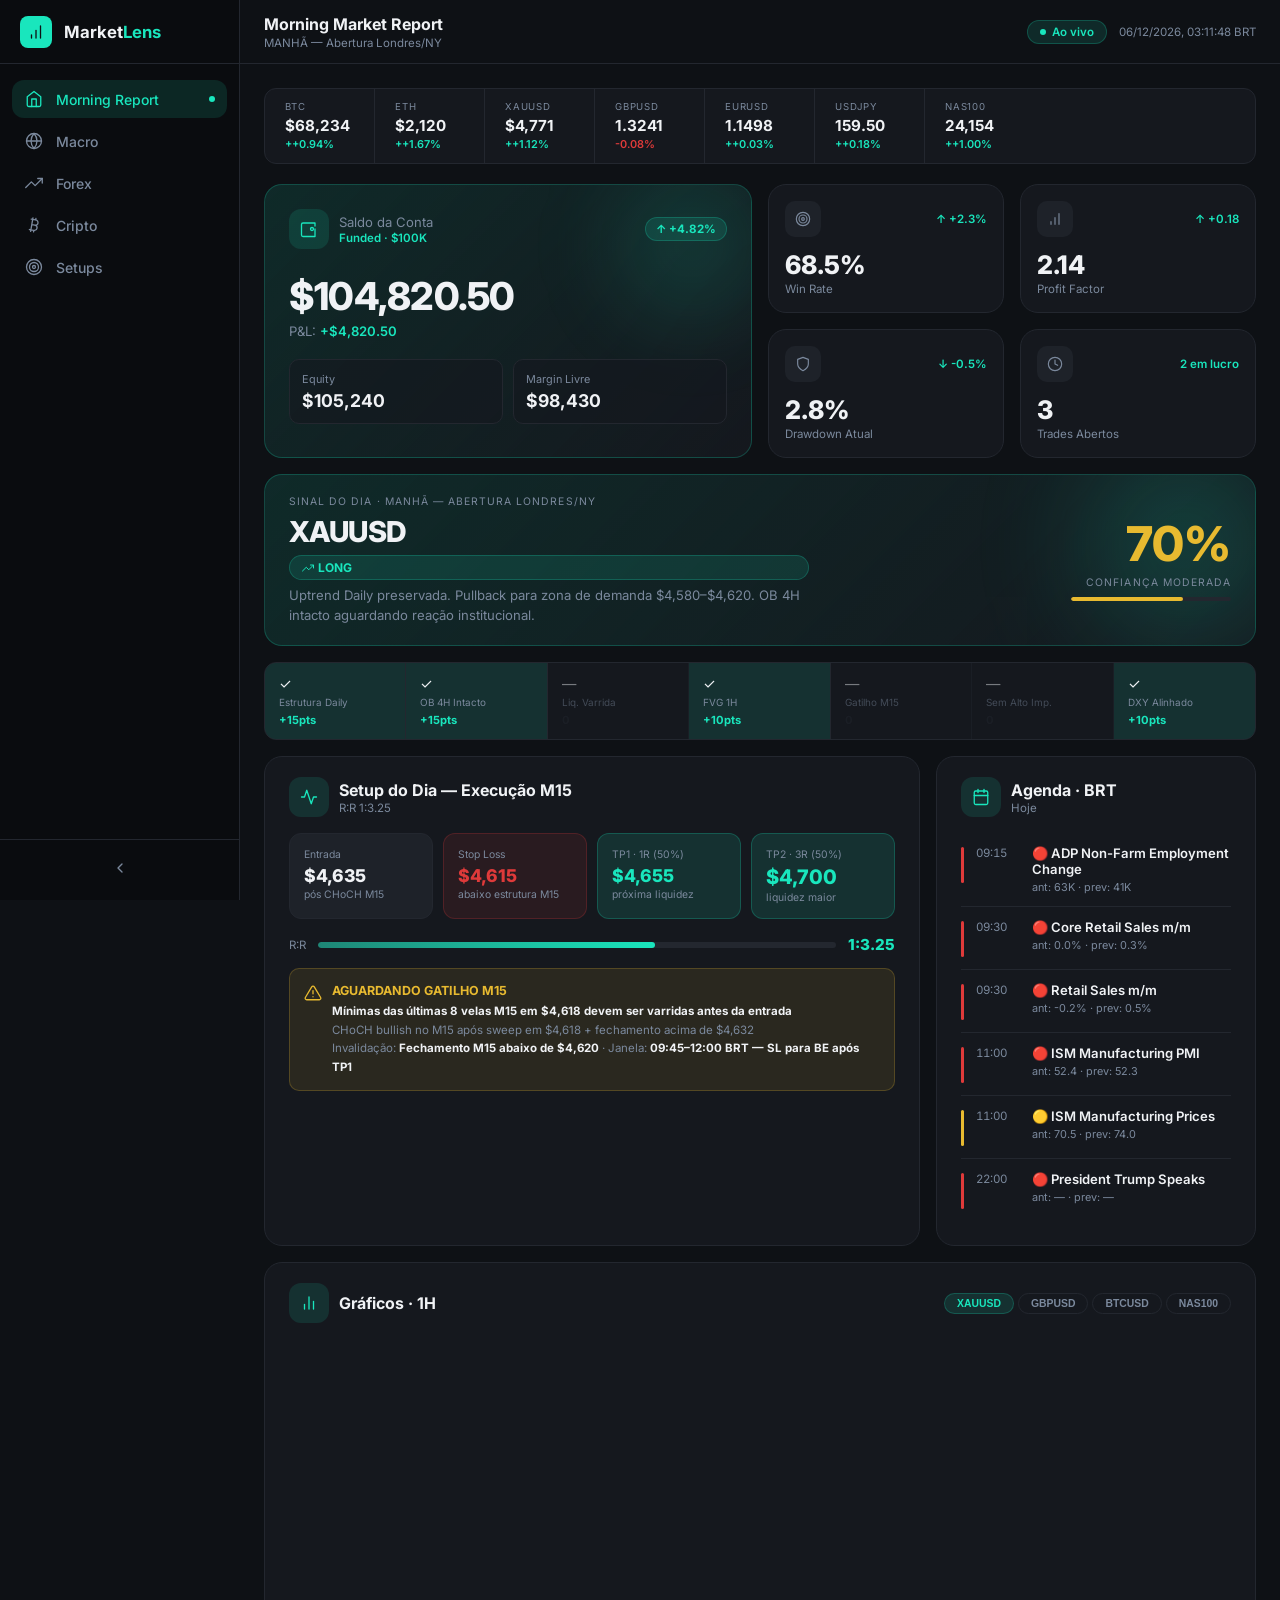
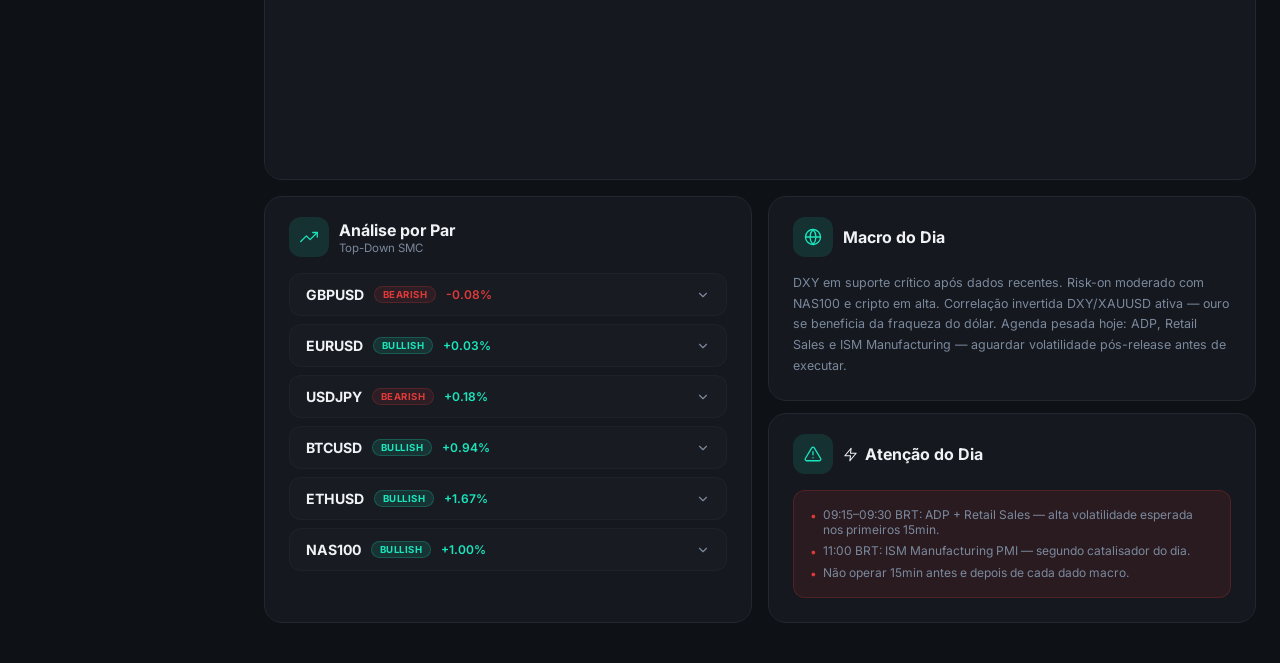
==== index (1).html @ dde90678 "Add files via upload" ====
<!DOCTYPE html>
<html lang="pt-BR" class="dark">
<head>
<meta charset="UTF-8">
<meta name="viewport" content="width=device-width, initial-scale=1.0">
<title>MarketLens · SMC Dashboard</title>
<link href="https://fonts.googleapis.com/css2?family=Inter:wght@300;400;500;600;700;800&display=swap" rel="stylesheet">
<style>
:root {
  --bg:        hsl(220,20%,7%);
  --card:      hsl(220,18%,10%);
  --secondary: hsl(220,16%,14%);
  --muted:     hsl(220,14%,16%);
  --border:    hsl(220,14%,16%);
  --sidebar:   hsl(220,20%,5%);

  --primary:        hsl(168,80%,50%);
  --primary-dim:    hsla(168,80%,50%,0.12);
  --primary-border: hsla(168,80%,50%,0.22);

  --destructive:        hsl(0,72%,55%);
  --destructive-dim:    hsla(0,72%,55%,0.1);
  --destructive-border: hsla(0,72%,55%,0.22);

  --amber:        hsl(45,80%,55%);
  --amber-dim:    hsla(45,80%,55%,0.1);
  --amber-border: hsla(45,80%,55%,0.22);

  --text:    hsl(210,20%,95%);
  --text-lo: hsl(215,15%,55%);
  --radius:  0.75rem;
}

*, *::before, *::after { margin:0; padding:0; box-sizing:border-box; }

body {
  background: var(--bg);
  color: var(--text);
  font-family: 'Inter', sans-serif;
  font-size: 14px;
  -webkit-font-smoothing: antialiased;
  display: flex;
  min-height: 100vh;
}

/* ── SIDEBAR ── */
#sidebar {
  position: fixed; left:0; top:0; height:100vh;
  width: 240px;
  background: var(--sidebar);
  border-right: 1px solid var(--border);
  display: flex; flex-direction: column;
  z-index: 50;
  transition: width 0.3s ease;
}

#sidebar.collapsed { width: 72px; }

.sidebar-logo {
  display: flex; align-items: center; gap: 12px;
  padding: 0 20px; height: 64px;
  border-bottom: 1px solid var(--border);
  flex-shrink: 0;
}

.logo-icon {
  width: 32px; height: 32px;
  background: var(--primary);
  border-radius: 8px;
  display: flex; align-items: center; justify-content: center;
  flex-shrink: 0;
  color: hsl(220,20%,7%);
}

.logo-text { font-size: 1.05rem; font-weight: 700; white-space: nowrap; overflow: hidden; }
.logo-text span { color: var(--primary); }
#sidebar.collapsed .logo-text { display: none; }

.sidebar-nav { flex: 1; padding: 16px 12px; display: flex; flex-direction: column; gap: 4px; }

.nav-item {
  display: flex; align-items: center; gap: 12px;
  padding: 10px 12px; border-radius: var(--radius);
  color: var(--text-lo); cursor: pointer;
  transition: all 0.2s; text-decoration: none;
  white-space: nowrap; overflow: hidden;
}

.nav-item:hover { background: var(--secondary); color: var(--text); }
.nav-item.active { background: var(--primary-dim); color: var(--primary); }

.nav-icon { display:flex; align-items:center; justify-content:center; flex-shrink: 0; width: 20px; }
.nav-label { font-size: 0.875rem; font-weight: 500; }
#sidebar.collapsed .nav-label { display: none; }

.nav-dot { margin-left: auto; width: 6px; height: 6px; border-radius: 50%; background: var(--primary); flex-shrink: 0; }
#sidebar.collapsed .nav-dot { display: none; }

.sidebar-toggle {
  padding: 12px; border-top: 1px solid var(--border);
  display: flex; justify-content: center;
}

.toggle-btn {
  width: 100%; padding: 8px; border-radius: var(--radius);
  background: none; border: none; cursor: pointer;
  color: var(--text-lo); font-size: 1rem;
  transition: all 0.2s;
}
.toggle-btn:hover { background: var(--secondary); color: var(--text); }

/* ── MAIN ── */
#main {
  margin-left: 240px;
  flex: 1; min-height: 100vh;
  transition: margin-left 0.3s ease;
  display: flex; flex-direction: column;
}
body.sidebar-collapsed #main { margin-left: 72px; }

/* ── TOPBAR ── */
.topbar {
  height: 64px;
  border-bottom: 1px solid var(--border);
  display: flex; align-items: center; justify-content: space-between;
  padding: 0 24px;
  background: var(--bg);
  position: sticky; top: 0; z-index: 40;
}

.topbar-left { display: flex; flex-direction: column; gap: 2px; }
.topbar-title { font-size: 1rem; font-weight: 700; }
.topbar-sub { font-size: 0.72rem; color: var(--text-lo); }

.topbar-right { display: flex; align-items: center; gap: 12px; }

.live-badge {
  display: flex; align-items: center; gap: 6px;
  background: var(--primary-dim);
  border: 1px solid var(--primary-border);
  border-radius: 20px; padding: 4px 12px;
  font-size: 0.72rem; color: var(--primary); font-weight: 600;
}
.live-dot { width: 6px; height: 6px; background: var(--primary); border-radius: 50%; animation: blink 1.5s infinite; }
@keyframes blink { 0%,100%{opacity:1} 50%{opacity:0.3} }

.ts { font-size: 0.72rem; color: var(--text-lo); }

/* ── CONTENT ── */
.content { padding: 24px; flex: 1; max-width: 1400px; }

/* ── TICKER ── */
.ticker-wrap {
  background: var(--card); border: 1px solid var(--border);
  border-radius: var(--radius); padding: 0;
  overflow-x: auto; scrollbar-width: none;
  margin-bottom: 20px;
  display: flex;
}
.ticker-wrap::-webkit-scrollbar { display: none; }

.ticker-item {
  display: flex; flex-direction: column; gap: 2px;
  padding: 12px 20px;
  border-right: 1px solid var(--border);
  flex-shrink: 0; min-width: 110px;
  cursor: default;
  transition: background 0.15s;
}
.ticker-item:hover { background: var(--secondary); }
.ticker-item:last-child { border-right: none; }

.t-sym { font-size: 0.6rem; color: var(--text-lo); text-transform: uppercase; letter-spacing: 0.08em; margin-bottom: 2px; }
.t-price { font-size: 0.95rem; font-weight: 700; }
.t-chg { font-size: 0.68rem; font-weight: 600; }
.up { color: var(--primary); }
.dn { color: var(--destructive); }
.fl { color: var(--text-lo); }

/* ── GRID ── */
.grid-2 { display: grid; grid-template-columns: 1fr 1fr; gap: 16px; margin-bottom: 16px; }
.grid-3 { display: grid; grid-template-columns: 1fr 1fr 1fr; gap: 16px; margin-bottom: 16px; }
.grid-4 { display: grid; grid-template-columns: repeat(4,1fr); gap: 12px; margin-bottom: 16px; }
.span2 { grid-column: span 2; }
@media(max-width:1100px) { .grid-3 { grid-template-columns: 1fr 1fr; } }
@media(max-width:768px)  { .grid-2,.grid-3,.grid-4 { grid-template-columns: 1fr; } }

/* ── CARD ── */
.card {
  background: var(--card);
  border: 1px solid var(--border);
  border-radius: calc(var(--radius)*1.5);
  overflow: hidden;
}

.card-header {
  padding: 20px 24px 0;
  display: flex; align-items: center; gap: 10px;
  margin-bottom: 16px;
}
.card-icon-wrap {
  width: 40px; height: 40px;
  border-radius: 12px; background: var(--primary-dim);
  display: flex; align-items: center; justify-content: center;
  flex-shrink: 0; color: var(--primary);
}
.card-title { font-size: 1rem; font-weight: 700; }
.card-sub { font-size: 0.72rem; color: var(--text-lo); margin-top: 1px; }
.card-body { padding: 0 24px 24px; }

/* ── BALANCE CARD ── */
.balance-card {
  background: linear-gradient(135deg, var(--primary-dim), var(--card));
  border: 1px solid var(--primary-border);
  border-radius: calc(var(--radius)*1.5);
  padding: 24px;
  position: relative; overflow: hidden;
}
.balance-card::before {
  content: '';
  position: absolute; top: -20px; right: -20px;
  width: 160px; height: 160px;
  background: var(--primary-dim);
  border-radius: 50%; filter: blur(40px);
}
.bal-header { display: flex; align-items: center; justify-content: space-between; margin-bottom: 24px; position: relative; }
.bal-label-wrap { display: flex; align-items: center; gap: 10px; }
.bal-icon { width: 40px; height: 40px; border-radius: 12px; background: var(--primary-dim); display: flex; align-items: center; justify-content: center; color: var(--primary); }
.bal-label { font-size: 0.82rem; color: var(--text-lo); }
.bal-type { font-size: 0.72rem; color: var(--primary); font-weight: 600; margin-top: 1px; }
.bal-badge { background: var(--primary-dim); border: 1px solid var(--primary-border); color: var(--primary); font-size: 0.72rem; font-weight: 700; padding: 4px 10px; border-radius: 20px; }
.bal-amount { font-size: 2.4rem; font-weight: 800; letter-spacing: -0.02em; position: relative; }
.bal-pnl { font-size: 0.82rem; color: var(--text-lo); margin-top: 4px; position: relative; }
.bal-pnl span { color: var(--primary); font-weight: 600; }
.bal-sub-grid { display: grid; grid-template-columns: 1fr 1fr; gap: 10px; margin-top: 20px; position: relative; }
.bal-sub-item { background: hsla(220,18%,10%,0.6); border: 1px solid var(--border); border-radius: 10px; padding: 12px; }
.bal-sub-label { font-size: 0.68rem; color: var(--text-lo); margin-bottom: 4px; }
.bal-sub-val { font-size: 1.1rem; font-weight: 700; }

/* ── STAT CARDS ── */
.stat-card {
  background: var(--card); border: 1px solid var(--border);
  border-radius: calc(var(--radius)*1.5); padding: 16px;
  transition: border-color 0.2s;
}
.stat-card:hover { border-color: var(--primary-border); }
.stat-top { display: flex; align-items: center; justify-content: space-between; margin-bottom: 12px; }
.stat-icon-wrap { width: 36px; height: 36px; background: var(--secondary); border-radius: 10px; display: flex; align-items: center; justify-content: center; color: var(--text-lo); }
.stat-card:hover .stat-icon-wrap { background: var(--primary-dim); color: var(--primary); }
.stat-change { display: flex; align-items: center; gap: 4px; font-size: 0.72rem; font-weight: 600; }
.stat-val { font-size: 1.6rem; font-weight: 800; }
.stat-label { font-size: 0.72rem; color: var(--text-lo); margin-top: 2px; }

/* ── SIGNAL BANNER ── */
.signal-banner {
  border-radius: calc(var(--radius)*1.5);
  border: 1px solid;
  padding: 20px 24px;
  margin-bottom: 16px;
  display: flex; align-items: center; justify-content: space-between;
  flex-wrap: wrap; gap: 16px;
  position: relative; overflow: hidden;
}
.signal-banner::before {
  content: '';
  position: absolute; top: -30px; right: -30px;
  width: 200px; height: 200px;
  border-radius: 50%; filter: blur(60px); opacity: 0.2;
}
.signal-banner.long  { background: linear-gradient(135deg, var(--primary-dim), var(--card)); border-color: var(--primary-border); }
.signal-banner.long::before  { background: var(--primary); }
.signal-banner.short { background: linear-gradient(135deg, var(--destructive-dim), var(--card)); border-color: var(--destructive-border); }
.signal-banner.short::before { background: var(--destructive); }

.sig-left { display: flex; flex-direction: column; gap: 6px; position: relative; }
.sig-eyebrow { font-size: 0.65rem; color: var(--text-lo); text-transform: uppercase; letter-spacing: 0.1em; }
.sig-asset { font-size: 1.8rem; font-weight: 800; letter-spacing: -0.02em; }
.sig-ctx { font-size: 0.82rem; color: var(--text-lo); max-width: 520px; line-height: 1.5; }
.dir-badge { display: inline-flex; align-items: center; gap: 6px; font-size: 0.75rem; font-weight: 700; padding: 4px 12px; border-radius: 20px; border: 1px solid; }
.dir-badge.long  { background: var(--primary-dim);      color: var(--primary);      border-color: var(--primary-border); }
.dir-badge.short { background: var(--destructive-dim);  color: var(--destructive);  border-color: var(--destructive-border); }

.sig-right { display: flex; flex-direction: column; align-items: flex-end; gap: 8px; position: relative; }
.conf-num { font-size: 3rem; font-weight: 800; line-height: 1; }
.conf-num.hi  { color: var(--primary); }
.conf-num.mid { color: var(--amber); }
.conf-num.lo  { color: var(--destructive); }
.conf-tag { font-size: 0.65rem; color: var(--text-lo); text-transform: uppercase; letter-spacing: 0.1em; }
.conf-bar-wrap { width: 160px; height: 4px; background: var(--muted); border-radius: 2px; overflow: hidden; }
.conf-bar-fill { height: 100%; border-radius: 2px; transition: width 1s ease; }
.signal-banner.long  .conf-bar-fill { background: var(--primary); }
.signal-banner.short .conf-bar-fill { background: var(--destructive); }

/* ── FACTORS ── */
.factors-row {
  display: grid; grid-template-columns: repeat(7,1fr);
  border: 1px solid var(--border); border-radius: var(--radius);
  overflow: hidden; margin-bottom: 16px;
  background: var(--card);
}
@media(max-width:900px) { .factors-row { grid-template-columns: repeat(4,1fr); } }
@media(max-width:500px) { .factors-row { grid-template-columns: repeat(2,1fr); } }

.fc { padding: 12px 14px; border-right: 1px solid var(--border); display: flex; flex-direction: column; gap: 4px; }
.fc:last-child { border-right: none; }
.fc.ok { background: var(--primary-dim); }
.fc.fail { opacity: 0.45; }
.fc-check { font-size: 0.9rem; }
.fc-name { font-size: 0.62rem; color: var(--text-lo); line-height: 1.3; }
.fc-pts { font-size: 0.7rem; font-weight: 700; }
.fc.ok   .fc-pts { color: var(--primary); }
.fc.fail .fc-pts { color: var(--border); }

/* ── SETUP LEVELS ── */
.levels-grid { display: grid; grid-template-columns: repeat(4,1fr); gap: 10px; margin-bottom: 16px; }
@media(max-width:600px) { .levels-grid { grid-template-columns: 1fr 1fr; } }

.level-card { border-radius: 12px; padding: 14px; }
.level-card.entry { background: var(--secondary); border: 1px solid var(--border); }
.level-card.sl    { background: var(--destructive-dim); border: 1px solid var(--destructive-border); }
.level-card.tp    { background: var(--primary-dim); border: 1px solid var(--primary-border); }
.level-label { font-size: 0.65rem; color: var(--text-lo); margin-bottom: 4px; }
.level-val { font-size: 1.1rem; font-weight: 800; }
.level-card.entry .level-val { color: var(--text); }
.level-card.sl    .level-val { color: var(--destructive); }
.level-card.tp    .level-val { color: var(--primary); }
.level-sub { font-size: 0.65rem; color: var(--text-lo); margin-top: 2px; }

/* RR BAR */
.rr-bar-row { display: flex; align-items: center; gap: 12px; margin-bottom: 14px; }
.rr-label { font-size: 0.72rem; color: var(--text-lo); white-space: nowrap; }
.rr-bar { flex: 1; height: 6px; background: var(--muted); border-radius: 3px; overflow: hidden; }
.rr-fill { height: 100%; background: linear-gradient(90deg, hsla(168,80%,50%,0.5), var(--primary)); border-radius: 3px; }
.rr-val { font-size: 0.95rem; font-weight: 800; color: var(--primary); white-space: nowrap; }

/* SWEEP WARNING */
.sweep-warn {
  display: flex; align-items: flex-start; gap: 10px;
  background: var(--amber-dim); border: 1px solid var(--amber-border);
  border-radius: 10px; padding: 14px; margin-bottom: 12px;
}
.sweep-warn-icon { display:flex; align-items:center; flex-shrink: 0; margin-top: 1px; color: var(--amber); }
.sweep-title { font-size: 0.78rem; font-weight: 700; color: var(--amber); margin-bottom: 4px; }
.sweep-body  { font-size: 0.72rem; color: var(--text-lo); line-height: 1.6; }
.sweep-body b { color: var(--text); }

/* ── PAIR CARDS ── */
.pair-card { background: hsla(220,16%,14%,0.4); border: 1px solid hsla(220,14%,16%,0.6); border-radius: 12px; overflow: hidden; margin-bottom: 8px; }
.pair-header { display: flex; align-items: center; justify-content: space-between; padding: 12px 16px; cursor: pointer; transition: background 0.15s; }
.pair-header:hover { background: hsla(220,16%,16%,0.6); }
.pair-left { display: flex; align-items: center; gap: 10px; }
.pair-sym { font-size: 0.88rem; font-weight: 700; }
.bias-pill { font-size: 0.6rem; font-weight: 700; padding: 2px 8px; border-radius: 20px; border: 1px solid; text-transform: uppercase; letter-spacing: 0.05em; }
.bias-bull { background: var(--primary-dim);      color: var(--primary);      border-color: var(--primary-border); }
.bias-bear { background: var(--destructive-dim);  color: var(--destructive);  border-color: var(--destructive-border); }
.bias-neut { background: var(--amber-dim);        color: var(--amber);        border-color: var(--amber-border); }
.pair-chg { font-size: 0.75rem; font-weight: 600; }
.pair-chevron { display:flex; align-items:center; color: var(--text-lo); transition: transform 0.2s; }
.pair-card.open .pair-chevron { transform: rotate(180deg); }
.pair-body { display: none; padding: 0 16px 14px; }
.pair-card.open .pair-body { display: block; }
.pair-summary { font-size: 0.75rem; color: var(--text-lo); line-height: 1.6; margin-bottom: 12px; }
.tf-grid { display: grid; grid-template-columns: repeat(4,1fr); gap: 8px; }
.tf-item { background: hsla(220,18%,10%,0.6); border-radius: 8px; padding: 8px; text-align: center; }
.tf-label { font-size: 0.6rem; font-weight: 700; color: var(--text-lo); margin-bottom: 4px; }
.tf-val { font-size: 0.68rem; }

/* ── EVENTS ── */
.event-item { display: flex; align-items: flex-start; gap: 12px; padding: 12px 0; border-bottom: 1px solid var(--border); }
.event-item:last-child { border-bottom: none; }
.event-bar { width: 3px; min-height: 36px; border-radius: 2px; flex-shrink: 0; margin-top: 2px; }
.ev-high { background: var(--destructive); }
.ev-med  { background: var(--amber); }
.event-time { font-size: 0.72rem; color: var(--text-lo); min-width: 44px; flex-shrink: 0; padding-top: 1px; font-variant-numeric: tabular-nums; }
.event-name { font-size: 0.82rem; font-weight: 600; }
.event-meta { font-size: 0.68rem; color: var(--text-lo); margin-top: 3px; }
.event-result { color: var(--primary); font-weight: 600; }

/* ── REPORT TEXT ── */
.report-text { font-size: 0.78rem; line-height: 1.85; color: var(--text-lo); white-space: pre-wrap; }

/* ── MACRO CARD ── */
.macro-box { background: hsla(220,16%,14%,0.4); border: 1px solid var(--border); border-radius: 12px; padding: 16px; margin-bottom: 12px; }
.macro-box-title { font-size: 0.82rem; font-weight: 700; margin-bottom: 8px; display: flex; align-items: center; gap: 6px; }
.macro-box-body { font-size: 0.78rem; color: var(--text-lo); line-height: 1.65; }

/* ── ATTENTION ── */
.attn-box { background: var(--destructive-dim); border: 1px solid var(--destructive-border); border-radius: 12px; padding: 16px; }
.attn-title { font-size: 0.82rem; font-weight: 700; margin-bottom: 10px; display: flex; align-items: center; gap: 6px; }
.attn-list { list-style: none; display: flex; flex-direction: column; gap: 6px; }
.attn-list li { font-size: 0.75rem; color: var(--text-lo); display: flex; align-items: flex-start; gap: 6px; }
.attn-list li::before { content: '•'; color: var(--destructive); flex-shrink: 0; margin-top: 1px; }

/* ── LOADING ── */
.loading { display: flex; flex-direction: column; align-items: center; justify-content: center; min-height: 60vh; gap: 14px; }
.spinner { width: 28px; height: 28px; border: 2px solid var(--muted); border-top-color: var(--primary); border-radius: 50%; animation: spin 0.8s linear infinite; }
@keyframes spin { to { transform: rotate(360deg); } }
.loading p { font-size: 0.72rem; color: var(--text-lo); text-transform: uppercase; letter-spacing: 0.1em; }

/* ── FADE ── */
.fade { animation: fadeUp 0.4s ease both; }
@keyframes fadeUp { from { opacity:0; transform:translateY(8px); } to { opacity:1; transform:none; } }

/* ── CHART ── */
.chart-tabs { display: flex; gap: 4px; margin-left: auto; }
.chart-tab { font-size: 0.65rem; font-weight: 600; padding: 4px 12px; border-radius: 20px; background: none; border: 1px solid var(--border); color: var(--text-lo); cursor: pointer; transition: all 0.15s; }
.chart-tab:hover { border-color: var(--border); color: var(--text); }
.chart-tab.active { background: var(--primary-dim); border-color: var(--primary-border); color: var(--primary); }
</style>
</head>
<body>

<!-- SIDEBAR -->
<aside id="sidebar">
  <div class="sidebar-logo">
    <div class="logo-icon"><svg width="18" height="18" viewBox="0 0 24 24" fill="none" stroke="currentColor" stroke-width="1.75" stroke-linecap="round" stroke-linejoin="round"><line x1="12" y1="20" x2="12" y2="10"/><line x1="18" y1="20" x2="18" y2="4"/><line x1="6" y1="20" x2="6" y2="16"/></svg></div>
    <div class="logo-text">Market<span>Lens</span></div>
  </div>
  <nav class="sidebar-nav">
    <a class="nav-item active" href="#">
      <span class="nav-icon"><svg width="18" height="18" viewBox="0 0 24 24" fill="none" stroke="currentColor" stroke-width="1.75" stroke-linecap="round" stroke-linejoin="round"><path d="M3 9l9-7 9 7v11a2 2 0 0 1-2 2H5a2 2 0 0 1-2-2z"/><polyline points="9 22 9 12 15 12 15 22"/></svg></span>
      <span class="nav-label">Morning Report</span>
      <span class="nav-dot"></span>
    </a>
    <a class="nav-item" href="#">
      <span class="nav-icon"><svg width="18" height="18" viewBox="0 0 24 24" fill="none" stroke="currentColor" stroke-width="1.75" stroke-linecap="round" stroke-linejoin="round"><circle cx="12" cy="12" r="10"/><line x1="2" y1="12" x2="22" y2="12"/><path d="M12 2a15.3 15.3 0 0 1 4 10 15.3 15.3 0 0 1-4 10 15.3 15.3 0 0 1-4-10 15.3 15.3 0 0 1 4-10z"/></svg></span>
      <span class="nav-label">Macro</span>
    </a>
    <a class="nav-item" href="#">
      <span class="nav-icon"><svg width="18" height="18" viewBox="0 0 24 24" fill="none" stroke="currentColor" stroke-width="1.75" stroke-linecap="round" stroke-linejoin="round"><polyline points="23 6 13.5 15.5 8.5 10.5 1 18"/><polyline points="17 6 23 6 23 12"/></svg></span>
      <span class="nav-label">Forex</span>
    </a>
    <a class="nav-item" href="#">
      <span class="nav-icon"><svg width="18" height="18" viewBox="0 0 24 24" fill="none" stroke="currentColor" stroke-width="1.75" stroke-linecap="round" stroke-linejoin="round"><path d="M11.767 19.089c4.924.868 6.14-6.025 1.216-6.894m-1.216 6.894L5.86 18.047m5.908 1.042-.347 1.97m1.563-8.864c4.924.869 6.14-6.025 1.215-6.893m-1.215 6.893-3.94-.694m5.155-6.2L8.29 4.26m5.908 1.042.348-1.97M7.48 20.364l3.126-17.727"/></svg></span>
      <span class="nav-label">Cripto</span>
    </a>
    <a class="nav-item" href="#">
      <span class="nav-icon"><svg width="18" height="18" viewBox="0 0 24 24" fill="none" stroke="currentColor" stroke-width="1.75" stroke-linecap="round" stroke-linejoin="round"><circle cx="12" cy="12" r="10"/><circle cx="12" cy="12" r="6"/><circle cx="12" cy="12" r="2"/></svg></span>
      <span class="nav-label">Setups</span>
    </a>
  </nav>
  <div class="sidebar-toggle">
    <button class="toggle-btn" id="toggleBtn"><svg width="16" height="16" viewBox="0 0 24 24" fill="none" stroke="currentColor" stroke-width="2" stroke-linecap="round" stroke-linejoin="round"><polyline points="15 18 9 12 15 6"/></svg></button>
  </div>
</aside>

<!-- MAIN -->
<div id="main">
  <div class="topbar">
    <div class="topbar-left">
      <div class="topbar-title">Morning Market Report</div>
      <div class="topbar-sub" id="topbarSub">SMC · Prop Firm · M15 Execution</div>
    </div>
    <div class="topbar-right">
      <div class="live-badge"><div class="live-dot"></div>Ao vivo</div>
      <span class="ts" id="ts">—</span>
    </div>
  </div>

  <div class="content">
    <div id="app">
      <div class="loading">
        <div class="spinner"></div>
        <p>Carregando dados de mercado</p>
      </div>
    </div>
  </div>
</div>

<script>
// ── SIDEBAR TOGGLE ──────────────────────────────────────────────────────────
const sidebar  = document.getElementById('sidebar');
const toggleBtn = document.getElementById('toggleBtn');
let collapsed = false;

toggleBtn.addEventListener('click', () => {
  collapsed = !collapsed;
  sidebar.classList.toggle('collapsed', collapsed);
  document.body.classList.toggle('sidebar-collapsed', collapsed);
  toggleBtn.innerHTML = collapsed ? `<svg width="16" height="16" viewBox="0 0 24 24" fill="none" stroke="currentColor" stroke-width="2" stroke-linecap="round" stroke-linejoin="round"><polyline points="9 18 15 12 9 6"/></svg>` : `<svg width="16" height="16" viewBox="0 0 24 24" fill="none" stroke="currentColor" stroke-width="2" stroke-linecap="round" stroke-linejoin="round"><polyline points="15 18 9 12 15 6"/></svg>`;
});

// ── DEMO DATA ───────────────────────────────────────────────────────────────
const DEMO = {
  timestamp: "02/04/2026 — 09:00 (BRT)",
  sessao: "MANHÃ — Abertura Londres/NY",
  confianca: 70,
  confianca_label: "MODERADA",
  confianca_classe: "medium",
  setup: {
    ativo:"XAUUSD", direcao:"LONG",
    contexto:"Uptrend Daily preservada. Pullback para zona de demanda $4,580–$4,620. OB 4H intacto aguardando reação institucional.",
    gatilho:"CHoCH bullish no M15 após sweep em $4,618 + fechamento acima de $4,632",
    sweep:"Mínimas das últimas 8 velas M15 em $4,618 devem ser varridas antes da entrada",
    entrada:"$4,635", sl:"$4,615", tp1:"$4,655", tp2:"$4,700",
    rr:"1:3.25",
    invalidacao:"Fechamento M15 abaixo de $4,620",
    janela:"09:45–12:00 BRT — SL para BE após TP1"
  },
  fatores:[
    {nome:"Estrutura Daily", ok:true,  pts:"15pts"},
    {nome:"OB 4H Intacto",  ok:true,  pts:"15pts"},
    {nome:"Liq. Varrida",   ok:false, pts:"20pts"},
    {nome:"FVG 1H",         ok:true,  pts:"10pts"},
    {nome:"Gatilho M15",    ok:false, pts:"20pts"},
    {nome:"Sem Alto Imp.",  ok:false, pts:"10pts"},
    {nome:"DXY Alinhado",   ok:true,  pts:"10pts"},
  ],
  precos:{
    "BTC":    {price:"$68,234",change:"+0.94%",up:true},
    "ETH":    {price:"$2,120", change:"+1.67%",up:true},
    "XAUUSD": {price:"$4,771", change:"+1.12%",up:true},
    "GBPUSD": {price:"1.3241", change:"-0.08%",up:false},
    "EURUSD": {price:"1.1498", change:"+0.03%",up:true},
    "USDJPY": {price:"159.50", change:"+0.18%",up:true},
    "NAS100": {price:"24,154", change:"+1.00%",up:true},
  },
  ativos:[
    {nome:"GBPUSD", price:"1.3241", bias:"bearish", chg:"-0.08%", summary:"CHoCH bearish no Daily. SSL em 1.3180 como alvo. OB 4H em 1.3180–1.3200 intacto. M15 aguardando sweep.", tfs:{D:"🔴 Bearish","4H":"🟡 OB 1.3190","1H":"⚪ Lateral",M15:"⚪ Aguardar"}},
    {nome:"EURUSD", price:"1.1498", bias:"bullish", chg:"+0.03%", summary:"Daily bullish acima de 1.1450. BSL em 1.1530 não testada. OB 1H em 1.1460 como suporte. M15 em pullback.", tfs:{D:"🟢 Bullish","4H":"🟢 Estrutura","1H":"🟡 OB 1.1460",M15:"🟡 PB saudável"}},
    {nome:"USDJPY", price:"159.50", bias:"bearish", chg:"+0.18%", summary:"Resistência crítica em 160.00 — risco de intervenção BoJ. OB 4H rejeitado. SSL em 158.50 como alvo.", tfs:{D:"🔴 Resistência","4H":"🔴 OB Rejeit.","1H":"🔴 Tendência",M15:"🔴 Aguardar PB"}},
    {nome:"BTCUSD", price:"$68,234",bias:"bullish", chg:"+0.94%", summary:"Daily bullish. SSL varrida em $66,500. CHoCH 4H confirmado. FVG 1H em $67,200–$67,800 como suporte.", tfs:{D:"🟢 Bullish","4H":"🟢 CHoCH OK","1H":"🟡 FVG suporte",M15:"🟢 Gatilho?"}},
    {nome:"ETHUSD", price:"$2,120", bias:"bullish", chg:"+1.67%", summary:"Mais forte que BTC hoje. OB 4H preservado em $2,050. BSL em $2,180 como alvo. M15 estrutura bullish.", tfs:{D:"🟢 Bullish","4H":"🟢 OB OK","1H":"🟢 Estrutura",M15:"🟡 Aguardar"}},
    {nome:"NAS100", price:"24,154", bias:"bullish", chg:"+1.00%", summary:"Daily bullish. Rompeu resistência em 24,000. BSL em 23,900 como suporte. M15 em pullback saudável.", tfs:{D:"🟢 Bullish","4H":"🟢 Break OK","1H":"🟡 Pullback",M15:"🟡 Aguardar"}},
  ],
  eventos:[
    {hora:"09:15",nome:"ADP Non-Farm Employment Change",impacto:"high",ant:"63K",prev:"41K",resultado:"Aguardando"},
    {hora:"09:30",nome:"Core Retail Sales m/m",impacto:"high",ant:"0.0%",prev:"0.3%",resultado:"Aguardando"},
    {hora:"09:30",nome:"Retail Sales m/m",impacto:"high",ant:"-0.2%",prev:"0.5%",resultado:"Aguardando"},
    {hora:"11:00",nome:"ISM Manufacturing PMI",impacto:"high",ant:"52.4",prev:"52.3",resultado:"Aguardando"},
    {hora:"11:00",nome:"ISM Manufacturing Prices",impacto:"medium",ant:"70.5",prev:"74.0",resultado:"Aguardando"},
    {hora:"22:00",nome:"President Trump Speaks",impacto:"high",ant:"—",prev:"—",resultado:"Aguardando"},
  ],
  macro:"DXY em suporte crítico após dados recentes. Risk-on moderado com NAS100 e cripto em alta. Correlação invertida DXY/XAUUSD ativa — ouro se beneficia da fraqueza do dólar. Agenda pesada hoje: ADP, Retail Sales e ISM Manufacturing — aguardar volatilidade pós-release antes de executar.",
  atencao:[
    "09:15–09:30 BRT: ADP + Retail Sales — alta volatilidade esperada nos primeiros 15min.",
    "11:00 BRT: ISM Manufacturing PMI — segundo catalisador do dia.",
    "Não operar 15min antes e depois de cada dado macro.",
  ],
  resumo:"Viés risk-on com DXY fraco favorecendo XAUUSD e cripto. XAUUSD oferece melhor R:R do dia — aguardar sweep M15 em $4,618 + CHoCH bullish antes de entrar. Nível crítico: $4,618 no M15.",
  relatorio:""
};

// ── RENDER ──────────────────────────────────────────────────────────────────
function biasClass(b) {
  return b==='bullish'?'bias-bull':b==='bearish'?'bias-bear':'bias-neut';
}
function biasLabel(b) {
  return b==='bullish'?'BULLISH':b==='bearish'?'BEARISH':'NEUTRO';
}

function render(d) {
  document.getElementById('ts').textContent = d.timestamp;
  document.getElementById('topbarSub').textContent = d.sessao;

  const s = d.setup;
  const isLong = s.direcao === 'LONG';
  const confCls = d.confianca >= 75 ? 'hi' : d.confianca >= 50 ? 'mid' : 'lo';
  const confLabel = d.confianca >= 75 ? 'ALTA' : d.confianca >= 50 ? 'MODERADA' : 'BAIXA';
  const confColor = d.confianca >= 75 ? 'var(--primary)' : d.confianca >= 50 ? 'var(--amber)' : 'var(--destructive)';
  const rrPct = Math.min((parseFloat(s.rr.replace('1:','')) / 5) * 100, 100);

  // Ticker
  const tickerHTML = Object.entries(d.precos).map(([k,v])=>`
    <div class="ticker-item" data-sym="${k}">
      <span class="t-sym">${k}</span>
      <span class="t-price">${v.price}</span>
      <span class="t-chg ${v.up?'up':'dn'}">${v.up?'+':''}${v.change}</span>
    </div>`).join('');

  // Factors
  const factorsHTML = d.fatores.map(f=>`
    <div class="fc ${f.ok?'ok':'fail'}">
      <span class="fc-check">${f.ok?'✓':'—'}</span>
      <span class="fc-name">${f.nome}</span>
      <span class="fc-pts">${f.ok?'+'+f.pts:'0'}</span>
    </div>`).join('');

  // Events
  const horaAtual = new Date().toLocaleTimeString('pt-BR',{timeZone:'America/Sao_Paulo',hour:'2-digit',minute:'2-digit'});
  const eventsHTML = d.eventos.map(e=>{
    const passou = e.hora <= horaAtual;
    const temRes = e.resultado && e.resultado !== 'Aguardando';
    const icone  = e.impacto==='high'?'🔴':'🟡';
    return `<div class="event-item" style="${passou&&!temRes?'opacity:0.5':''}">
      <div class="event-bar ${e.impacto==='high'?'ev-high':'ev-med'}"></div>
      <span class="event-time">${e.hora}</span>
      <div>
        <div class="event-name">${icone} ${e.nome}</div>
        <div class="event-meta">ant: ${e.ant} · prev: ${e.prev}${temRes?` · <span class="event-result">✓ ${e.resultado}</span>`:''}</div>
      </div>
    </div>`;
  }).join('');

  // Pairs
  const pairsHTML = d.ativos.map(a=>`
    <div class="pair-card" onclick="this.classList.toggle('open')">
      <div class="pair-header">
        <div class="pair-left">
          <span class="pair-sym">${a.nome}</span>
          <span class="bias-pill ${biasClass(a.bias)}">${biasLabel(a.bias)}</span>
          ${a.chg?`<span class="pair-chg ${a.chg.startsWith('-')?'dn':'up'}">${a.chg}</span>`:''}
        </div>
        <span class="pair-chevron"><svg width="14" height="14" viewBox="0 0 24 24" fill="none" stroke="currentColor" stroke-width="2" stroke-linecap="round" stroke-linejoin="round"><polyline points="6 9 12 15 18 9"/></svg></span>
      </div>
      <div class="pair-body">
        <p class="pair-summary">${a.summary}</p>
        <div class="tf-grid">
          ${Object.entries(a.tfs).map(([tf,val])=>`
            <div class="tf-item">
              <div class="tf-label">${tf}</div>
              <div class="tf-val">${val}</div>
            </div>`).join('')}
        </div>
      </div>
    </div>`).join('');

  document.getElementById('app').innerHTML = `
  <div class="fade">

    <!-- TICKER -->
    <div class="ticker-wrap">${tickerHTML}</div>

    <!-- BALANCE + STATS -->
    <div class="grid-2" style="margin-bottom:16px">
      <div class="balance-card">
        <div class="bal-header">
          <div class="bal-label-wrap">
            <div class="bal-icon"><svg width="18" height="18" viewBox="0 0 24 24" fill="none" stroke="currentColor" stroke-width="1.75" stroke-linecap="round" stroke-linejoin="round"><path d="M20 12V22H4a2 2 0 0 1-2-2V6a2 2 0 0 1 2-2h16v4"/><circle cx="16" cy="12" r="2"/></svg></div>
            <div>
              <div class="bal-label">Saldo da Conta</div>
              <div class="bal-type">Funded · $100K</div>
            </div>
          </div>
          <div class="bal-badge">↑ +4.82%</div>
        </div>
        <div class="bal-amount">$104,820.50</div>
        <div class="bal-pnl">P&L: <span>+$4,820.50</span></div>
        <div class="bal-sub-grid">
          <div class="bal-sub-item"><div class="bal-sub-label">Equity</div><div class="bal-sub-val">$105,240</div></div>
          <div class="bal-sub-item"><div class="bal-sub-label">Margin Livre</div><div class="bal-sub-val">$98,430</div></div>
        </div>
      </div>
      <div class="grid-2" style="margin-bottom:0">
        <div class="stat-card">
          <div class="stat-top">
            <div class="stat-icon-wrap"><svg width="16" height="16" viewBox="0 0 24 24" fill="none" stroke="currentColor" stroke-width="1.75" stroke-linecap="round" stroke-linejoin="round"><circle cx="12" cy="12" r="10"/><circle cx="12" cy="12" r="6"/><circle cx="12" cy="12" r="2"/></svg></div>
            <div class="stat-change up">↑ +2.3%</div>
          </div>
          <div class="stat-val">68.5%</div>
          <div class="stat-label">Win Rate</div>
        </div>
        <div class="stat-card">
          <div class="stat-top">
            <div class="stat-icon-wrap"><svg width="16" height="16" viewBox="0 0 24 24" fill="none" stroke="currentColor" stroke-width="1.75" stroke-linecap="round" stroke-linejoin="round"><line x1="12" y1="20" x2="12" y2="10"/><line x1="18" y1="20" x2="18" y2="4"/><line x1="6" y1="20" x2="6" y2="16"/></svg></div>
            <div class="stat-change up">↑ +0.18</div>
          </div>
          <div class="stat-val">2.14</div>
          <div class="stat-label">Profit Factor</div>
        </div>
        <div class="stat-card">
          <div class="stat-top">
            <div class="stat-icon-wrap"><svg width="16" height="16" viewBox="0 0 24 24" fill="none" stroke="currentColor" stroke-width="1.75" stroke-linecap="round" stroke-linejoin="round"><path d="M12 22s8-4 8-10V5l-8-3-8 3v7c0 6 8 10 8 10z"/></svg></div>
            <div class="stat-change up">↓ -0.5%</div>
          </div>
          <div class="stat-val">2.8%</div>
          <div class="stat-label">Drawdown Atual</div>
        </div>
        <div class="stat-card">
          <div class="stat-top">
            <div class="stat-icon-wrap"><svg width="16" height="16" viewBox="0 0 24 24" fill="none" stroke="currentColor" stroke-width="1.75" stroke-linecap="round" stroke-linejoin="round"><circle cx="12" cy="12" r="10"/><polyline points="12 6 12 12 16 14"/></svg></div>
            <div class="stat-change up">2 em lucro</div>
          </div>
          <div class="stat-val">3</div>
          <div class="stat-label">Trades Abertos</div>
        </div>
      </div>
    </div>

    <!-- SIGNAL BANNER -->
    <div class="signal-banner ${isLong?'long':'short'}">
      <div class="sig-left">
        <span class="sig-eyebrow">Sinal do Dia · ${d.sessao}</span>
        <div class="sig-asset">${s.ativo}</div>
        <div class="dir-badge ${isLong?'long':'short'}">${isLong?`<span style='display:inline-flex;align-items:center;gap:4px'><svg width="12" height="12" viewBox="0 0 24 24" fill="none" stroke="currentColor" stroke-width="2" stroke-linecap="round" stroke-linejoin="round"><polyline points="23 6 13.5 15.5 8.5 10.5 1 18"/><polyline points="17 6 23 6 23 12"/></svg> LONG</span>`:`<span style='display:inline-flex;align-items:center;gap:4px'><svg width="12" height="12" viewBox="0 0 24 24" fill="none" stroke="currentColor" stroke-width="2" stroke-linecap="round" stroke-linejoin="round"><polyline points="23 18 13.5 8.5 8.5 13.5 1 6"/><polyline points="17 18 23 18 23 12"/></svg> SHORT</span>`}</div>
        <div class="sig-ctx">${s.contexto}</div>
      </div>
      <div class="sig-right">
        <div class="conf-num ${confCls}">${d.confianca}%</div>
        <div class="conf-tag">Confiança ${confLabel}</div>
        <div class="conf-bar-wrap">
          <div class="conf-bar-fill" style="width:${d.confianca}%;background:${confColor}"></div>
        </div>
      </div>
    </div>

    <!-- FACTORS -->
    <div class="factors-row">${factorsHTML}</div>

    <!-- SETUP + EVENTS + PAIRS -->
    <div class="grid-3" style="margin-bottom:16px">

      <!-- SETUP -->
      <div class="card span2">
        <div class="card-header">
          <div class="card-icon-wrap"><svg width="18" height="18" viewBox="0 0 24 24" fill="none" stroke="currentColor" stroke-width="1.75" stroke-linecap="round" stroke-linejoin="round"><polyline points="22 12 18 12 15 21 9 3 6 12 2 12"/></svg></div>
          <div>
            <div class="card-title">Setup do Dia — Execução M15</div>
            <div class="card-sub">R:R ${s.rr}</div>
          </div>
        </div>
        <div class="card-body">
          <div class="levels-grid">
            <div class="level-card entry">
              <div class="level-label">Entrada</div>
              <div class="level-val">${s.entrada}</div>
              <div class="level-sub">pós CHoCH M15</div>
            </div>
            <div class="level-card sl">
              <div class="level-label">Stop Loss</div>
              <div class="level-val">${s.sl}</div>
              <div class="level-sub">abaixo estrutura M15</div>
            </div>
            <div class="level-card tp">
              <div class="level-label">TP1 · 1R (50%)</div>
              <div class="level-val">${s.tp1}</div>
              <div class="level-sub">próxima liquidez</div>
            </div>
            <div class="level-card tp">
              <div class="level-label">TP2 · 3R (50%)</div>
              <div class="level-val" style="font-size:1.25rem">${s.tp2}</div>
              <div class="level-sub">liquidez maior</div>
            </div>
          </div>

          <div class="rr-bar-row">
            <span class="rr-label">R:R</span>
            <div class="rr-bar"><div class="rr-fill" style="width:${rrPct}%"></div></div>
            <span class="rr-val">${s.rr}</span>
          </div>

          <div class="sweep-warn">
            <div class="sweep-warn-icon"><svg width="18" height="18" viewBox="0 0 24 24" fill="none" stroke="currentColor" stroke-width="1.75" stroke-linecap="round" stroke-linejoin="round"><path d="M10.29 3.86L1.82 18a2 2 0 0 0 1.71 3h16.94a2 2 0 0 0 1.71-3L13.71 3.86a2 2 0 0 0-3.42 0z"/><line x1="12" y1="9" x2="12" y2="13"/><line x1="12" y1="17" x2="12.01" y2="17"/></svg></div>
            <div>
              <div class="sweep-title">AGUARDANDO GATILHO M15</div>
              <div class="sweep-body"><b>${s.sweep}</b><br>${s.gatilho}<br>Invalidação: <b>${s.invalidacao}</b> · Janela: <b>${s.janela}</b></div>
            </div>
          </div>
        </div>
      </div>

      <!-- EVENTS -->
      <div class="card">
        <div class="card-header">
          <div class="card-icon-wrap"><svg width="18" height="18" viewBox="0 0 24 24" fill="none" stroke="currentColor" stroke-width="1.75" stroke-linecap="round" stroke-linejoin="round"><rect x="3" y="4" width="18" height="18" rx="2" ry="2"/><line x1="16" y1="2" x2="16" y2="6"/><line x1="8" y1="2" x2="8" y2="6"/><line x1="3" y1="10" x2="21" y2="10"/></svg></div>
          <div>
            <div class="card-title">Agenda · BRT</div>
            <div class="card-sub">Hoje</div>
          </div>
        </div>
        <div class="card-body">${eventsHTML}</div>
      </div>

    </div>

    <!-- GRÁFICOS -->
    <div class="card" style="margin-bottom:16px">
      <div class="card-header">
        <div class="card-icon-wrap"><svg width="18" height="18" viewBox="0 0 24 24" fill="none" stroke="currentColor" stroke-width="1.75" stroke-linecap="round" stroke-linejoin="round"><line x1="18" y1="20" x2="18" y2="10"/><line x1="12" y1="20" x2="12" y2="4"/><line x1="6" y1="20" x2="6" y2="14"/></svg></div>
        <div><div class="card-title">Gráficos · 1H</div></div>
        <div class="chart-tabs">
          <button class="chart-tab active" onclick="switchChart(this,'OANDA:XAUUSD')">XAUUSD</button>
          <button class="chart-tab" onclick="switchChart(this,'OANDA:GBPUSD')">GBPUSD</button>
          <button class="chart-tab" onclick="switchChart(this,'BITSTAMP:BTCUSD')">BTCUSD</button>
          <button class="chart-tab" onclick="switchChart(this,'NASDAQ:QQQ')">NAS100</button>
        </div>
      </div>
      <div style="height:440px;background:var(--card)" id="tv-container"></div>
    </div>

    <!-- ANÁLISE POR PAR + MACRO -->
    <div class="grid-2" style="margin-bottom:16px">
      <div class="card">
        <div class="card-header">
          <div class="card-icon-wrap"><svg width="18" height="18" viewBox="0 0 24 24" fill="none" stroke="currentColor" stroke-width="1.75" stroke-linecap="round" stroke-linejoin="round"><polyline points="23 6 13.5 15.5 8.5 10.5 1 18"/><polyline points="17 6 23 6 23 12"/></svg></div>
          <div><div class="card-title">Análise por Par</div><div class="card-sub">Top-Down SMC</div></div>
        </div>
        <div class="card-body">${pairsHTML}</div>
      </div>

      <div style="display:flex;flex-direction:column;gap:12px">
        <div class="card" style="flex:1">
          <div class="card-header">
            <div class="card-icon-wrap"><svg width="18" height="18" viewBox="0 0 24 24" fill="none" stroke="currentColor" stroke-width="1.75" stroke-linecap="round" stroke-linejoin="round"><circle cx="12" cy="12" r="10"/><line x1="2" y1="12" x2="22" y2="12"/><path d="M12 2a15.3 15.3 0 0 1 4 10 15.3 15.3 0 0 1-4 10 15.3 15.3 0 0 1-4-10 15.3 15.3 0 0 1 4-10z"/></svg></div>
            <div><div class="card-title">Macro do Dia</div></div>
          </div>
          <div class="card-body">
            <div class="macro-box-body">${d.macro || d.relatorio}</div>
          </div>
        </div>

        <div class="card">
          <div class="card-header">
            <div class="card-icon-wrap"><svg width="18" height="18" viewBox="0 0 24 24" fill="none" stroke="currentColor" stroke-width="1.75" stroke-linecap="round" stroke-linejoin="round"><path d="M10.29 3.86L1.82 18a2 2 0 0 0 1.71 3h16.94a2 2 0 0 0 1.71-3L13.71 3.86a2 2 0 0 0-3.42 0z"/><line x1="12" y1="9" x2="12" y2="13"/><line x1="12" y1="17" x2="12.01" y2="17"/></svg></div>
            <div><div class="card-title" style="display:flex;align-items:center;gap:7px"><svg width="15" height="15" viewBox="0 0 24 24" fill="none" stroke="currentColor" stroke-width="1.75" stroke-linecap="round" stroke-linejoin="round"><polygon points="13 2 3 14 12 14 11 22 21 10 12 10 13 2"/></svg> Atenção do Dia</div></div>
          </div>
          <div class="card-body">
            <div class="attn-box">
              <ul class="attn-list">
                ${(d.atencao||['Ver análise completa']).map(i=>`<li>${i}</li>`).join('')}
              </ul>
            </div>
          </div>
        </div>
      </div>
    </div>

    <!-- ANÁLISE COMPLETA -->
    ${d.relatorio ? `
    <div class="card" style="margin-bottom:16px">
      <div class="card-header">
        <div class="card-icon-wrap"><svg width="18" height="18" viewBox="0 0 24 24" fill="none" stroke="currentColor" stroke-width="1.75" stroke-linecap="round" stroke-linejoin="round"><polygon points="12 2 15.09 8.26 22 9.27 17 14.14 18.18 21.02 12 17.77 5.82 21.02 7 14.14 2 9.27 8.91 8.26 12 2"/></svg></div>
        <div><div class="card-title">Análise Completa</div></div>
      </div>
      <div class="card-body">
        <div class="report-text">${d.relatorio}</div>
      </div>
    </div>` : ''}

  </div>`;

  // Carrega gráfico
  setTimeout(() => loadTVWidget('OANDA:XAUUSD'), 300);
}

// ── TRADINGVIEW ──────────────────────────────────────────────────────────────
let tvLoaded = false;

function loadTVWidget(symbol) {
  const container = document.getElementById('tv-container');
  if (!container) return;
  container.innerHTML = '';

  if (!tvLoaded) {
    const s = document.createElement('script');
    s.src = 'https://s3.tradingview.com/tv.js';
    s.onload = () => { tvLoaded = true; createWidget(symbol); };
    document.body.appendChild(s);
  } else {
    createWidget(symbol);
  }
}

function createWidget(symbol) {
  new TradingView.widget({
    container_id: 'tv-container',
    symbol, interval: '60',
    timezone: 'America/Sao_Paulo',
    theme: 'dark', style: '1', locale: 'br',
    toolbar_bg: '#0e1116',
    enable_publishing: false,
    hide_top_toolbar: false,
    backgroundColor: '#0e1116',
    gridColor: 'rgba(30,35,48,0.8)',
    width: '100%', height: 440,
    studies: ['Volume@tv-basicstudies'],
    disabled_features: ['header_symbol_search','header_screenshot','header_compare'],
  });
}

function switchChart(btn, symbol) {
  document.querySelectorAll('.chart-tab').forEach(t => t.classList.remove('active'));
  btn.classList.add('active');
  loadTVWidget(symbol);
}

// ── LIVE PRICES ──────────────────────────────────────────────────────────────
let lastPrices = {};

async function fetchLivePrices() {
  const prices = {};
  try {
    const r = await fetch('https://api.coingecko.com/api/v3/simple/price?ids=bitcoin,ethereum&vs_currencies=usd&include_24hr_change=true', {cache:'no-store'});
    const d = await r.json();
    prices['BTC'] = {price:'$'+d.bitcoin.usd.toLocaleString('en-US',{maximumFractionDigits:0}), change:(d.bitcoin.usd_24h_change||0).toFixed(2)+'%', up:(d.bitcoin.usd_24h_change||0)>=0, raw:d.bitcoin.usd};
    prices['ETH'] = {price:'$'+d.ethereum.usd.toLocaleString('en-US',{minimumFractionDigits:2,maximumFractionDigits:2}), change:(d.ethereum.usd_24h_change||0).toFixed(2)+'%', up:(d.ethereum.usd_24h_change||0)>=0, raw:d.ethereum.usd};
  } catch {}
  try {
    const r = await fetch('https://api.frankfurter.app/latest?from=USD&to=GBP,EUR,JPY',{cache:'no-store'});
    const d = await r.json();
    if(d.rates.GBP) prices['GBPUSD']={price:(1/d.rates.GBP).toFixed(5),change:'—',up:true,raw:1/d.rates.GBP};
    if(d.rates.EUR) prices['EURUSD']={price:(1/d.rates.EUR).toFixed(5),change:'—',up:true,raw:1/d.rates.EUR};
    if(d.rates.JPY) prices['USDJPY']={price:d.rates.JPY.toFixed(3),change:'—',up:true,raw:d.rates.JPY};
  } catch {}
  return prices;
}

function updateTicker(prices) {
  Object.entries(prices).forEach(([sym,v]) => {
    const el = document.querySelector(`.ticker-item[data-sym="${sym}"]`);
    if (!el) return;
    const pe = el.querySelector('.t-price');
    const ce = el.querySelector('.t-chg');
    const prev = lastPrices[sym];
    if (prev && prev.raw !== v.raw) {
      pe.style.transition = 'color 0.15s';
      pe.style.color = v.raw > prev.raw ? 'var(--primary)' : 'var(--destructive)';
      setTimeout(() => { pe.style.color = ''; }, 800);
    }
    pe.textContent = v.price;
    const chgNum = parseFloat(v.change);
    ce.textContent = (!isNaN(chgNum) && chgNum >= 0 ? '+' : '') + v.change;
    ce.className = 't-chg ' + (v.up ? 'up' : 'dn');
  });

  const brt = new Intl.DateTimeFormat('pt-BR',{timeZone:'America/Sao_Paulo',day:'2-digit',month:'2-digit',year:'numeric',hour:'2-digit',minute:'2-digit',second:'2-digit'}).format(new Date());
  document.getElementById('ts').textContent = brt + ' BRT';
  lastPrices = {...lastPrices, ...prices};
}

async function refreshPrices() {
  updateTicker(await fetchLivePrices());
}

// ── INIT ─────────────────────────────────────────────────────────────────────
async function init() {
  try {
    const r = await fetch('report_data.json?t=' + Date.now());
    if (!r.ok) throw new Error();
    render(await r.json());
  } catch { render(DEMO); }
  await refreshPrices();
}

init();
setInterval(init, 5 * 60 * 1000);
setInterval(refreshPrices, 30 * 1000);
</script>
</body>
</html>
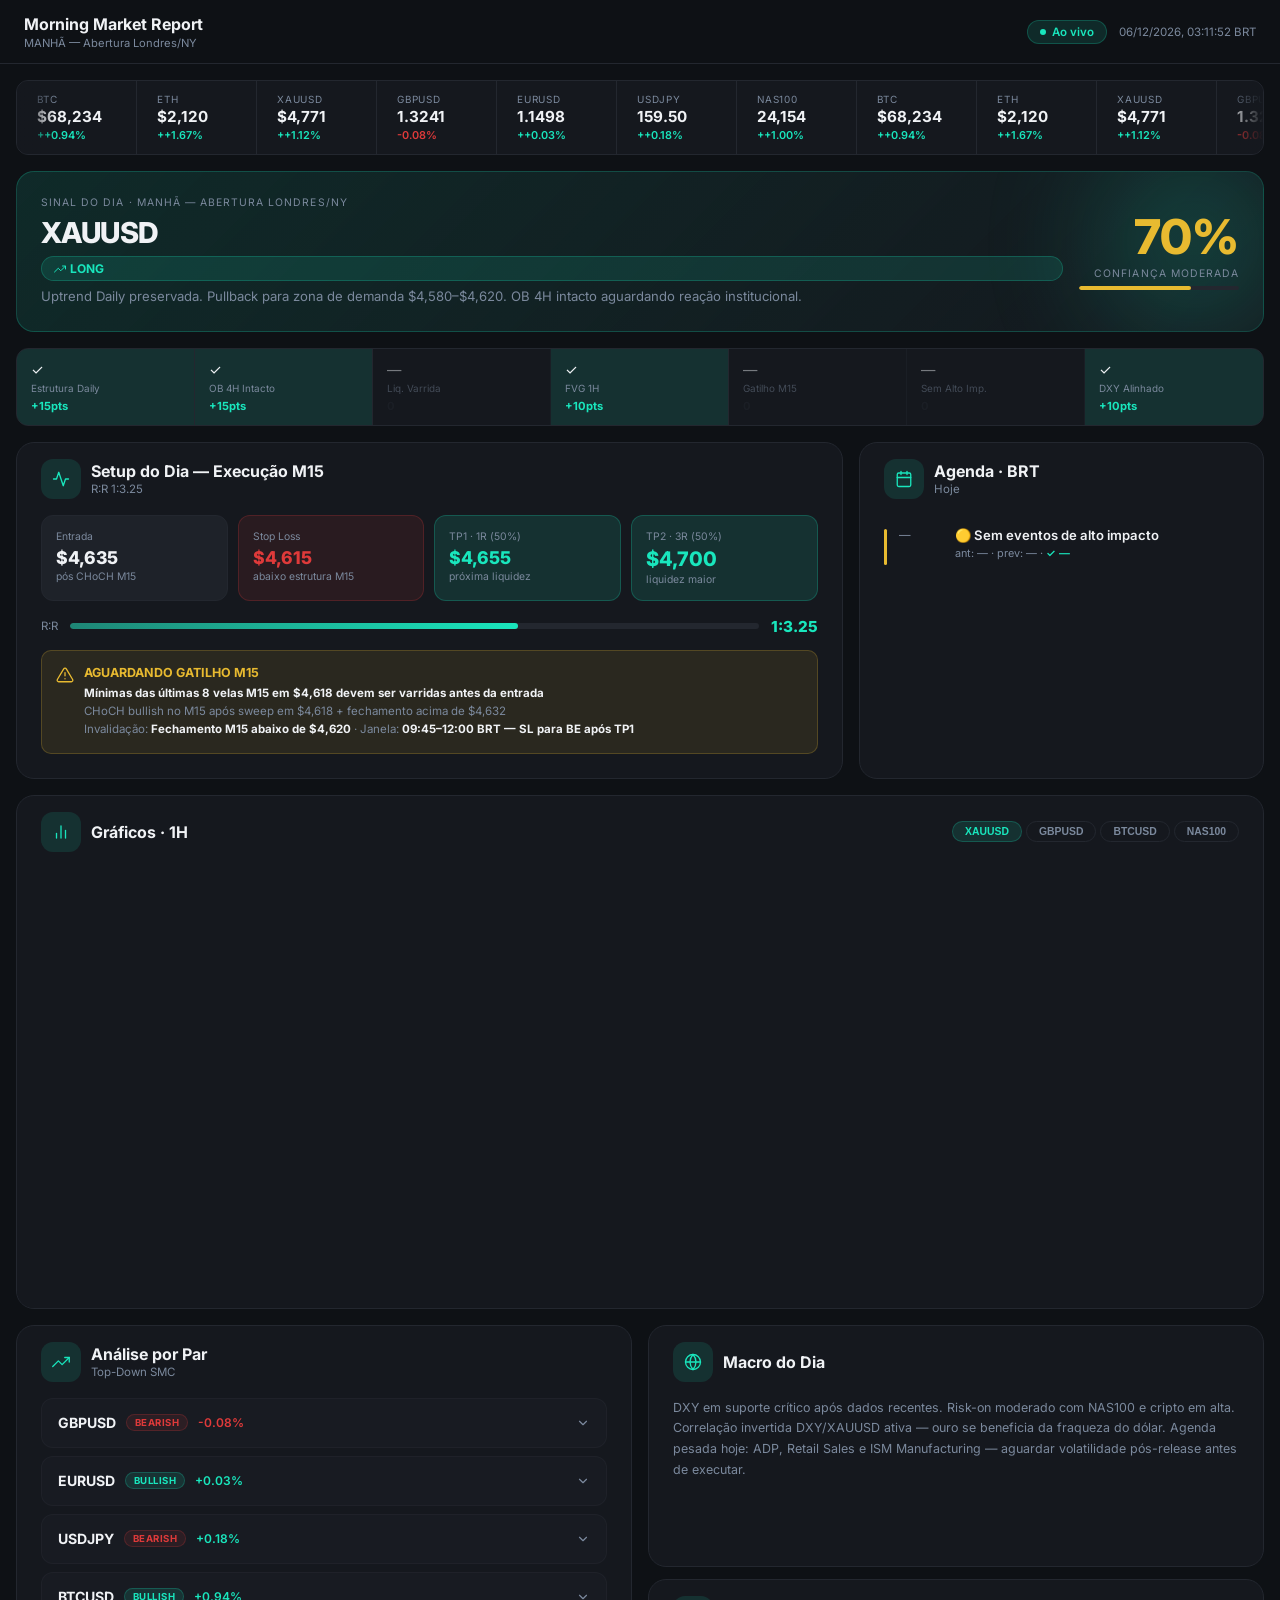
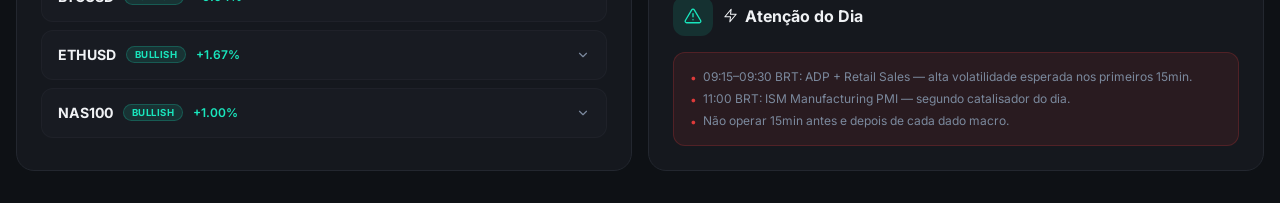
==== commit 649bc214: "Add files via upload" ====
--- a/index (1).html
+++ b/index (1).html
@@ -2,7 +2,7 @@
 <html lang="pt-BR" class="dark">
 <head>
 <meta charset="UTF-8">
-<meta name="viewport" content="width=device-width, initial-scale=1.0">
+<meta name="viewport" content="width=device-width, initial-scale=1.0, maximum-scale=1.0, user-scalable=no">
 <title>MarketLens · SMC Dashboard</title>
 <link href="https://fonts.googleapis.com/css2?family=Inter:wght@300;400;500;600;700;800&display=swap" rel="stylesheet">
 <style>
@@ -12,7 +12,6 @@
   --secondary: hsl(220,16%,14%);
   --muted:     hsl(220,14%,16%);
   --border:    hsl(220,14%,16%);
-  --sidebar:   hsl(220,20%,5%);
 
   --primary:        hsl(168,80%,50%);
   --primary-dim:    hsla(168,80%,50%,0.12);
@@ -29,420 +28,241 @@
   --text:    hsl(210,20%,95%);
   --text-lo: hsl(215,15%,55%);
   --radius:  0.75rem;
-}
-
+
+  /* Fluid spacing */
+  --space-sm: clamp(8px,  2vw, 16px);
+  --space-md: clamp(12px, 3vw, 24px);
+  --space-lg: clamp(16px, 4vw, 32px);
+}
+
+/* ── RESET ── */
 *, *::before, *::after { margin:0; padding:0; box-sizing:border-box; }
-
+html { -webkit-text-size-adjust:100%; overflow-x:hidden; }
 body {
   background: var(--bg);
   color: var(--text);
   font-family: 'Inter', sans-serif;
-  font-size: 14px;
+  font-size: clamp(13px, 1.8vw, 15px);
   -webkit-font-smoothing: antialiased;
-  display: flex;
   min-height: 100vh;
-}
-
-/* ── SIDEBAR ── */
-#sidebar {
-  position: fixed; left:0; top:0; height:100vh;
-  width: 240px;
-  background: var(--sidebar);
-  border-right: 1px solid var(--border);
-  display: flex; flex-direction: column;
-  z-index: 50;
-  transition: width 0.3s ease;
-}
-
-#sidebar.collapsed { width: 72px; }
-
-.sidebar-logo {
-  display: flex; align-items: center; gap: 12px;
-  padding: 0 20px; height: 64px;
-  border-bottom: 1px solid var(--border);
-  flex-shrink: 0;
-}
-
-.logo-icon {
-  width: 32px; height: 32px;
-  background: var(--primary);
-  border-radius: 8px;
-  display: flex; align-items: center; justify-content: center;
-  flex-shrink: 0;
-  color: hsl(220,20%,7%);
-}
-
-.logo-text { font-size: 1.05rem; font-weight: 700; white-space: nowrap; overflow: hidden; }
-.logo-text span { color: var(--primary); }
-#sidebar.collapsed .logo-text { display: none; }
-
-.sidebar-nav { flex: 1; padding: 16px 12px; display: flex; flex-direction: column; gap: 4px; }
-
-.nav-item {
-  display: flex; align-items: center; gap: 12px;
-  padding: 10px 12px; border-radius: var(--radius);
-  color: var(--text-lo); cursor: pointer;
-  transition: all 0.2s; text-decoration: none;
-  white-space: nowrap; overflow: hidden;
-}
-
-.nav-item:hover { background: var(--secondary); color: var(--text); }
-.nav-item.active { background: var(--primary-dim); color: var(--primary); }
-
-.nav-icon { display:flex; align-items:center; justify-content:center; flex-shrink: 0; width: 20px; }
-.nav-label { font-size: 0.875rem; font-weight: 500; }
-#sidebar.collapsed .nav-label { display: none; }
-
-.nav-dot { margin-left: auto; width: 6px; height: 6px; border-radius: 50%; background: var(--primary); flex-shrink: 0; }
-#sidebar.collapsed .nav-dot { display: none; }
-
-.sidebar-toggle {
-  padding: 12px; border-top: 1px solid var(--border);
-  display: flex; justify-content: center;
-}
-
-.toggle-btn {
-  width: 100%; padding: 8px; border-radius: var(--radius);
-  background: none; border: none; cursor: pointer;
-  color: var(--text-lo); font-size: 1rem;
-  transition: all 0.2s;
-}
-.toggle-btn:hover { background: var(--secondary); color: var(--text); }
+  overflow-x: hidden;
+  width: 100%;
+}
 
 /* ── MAIN ── */
-#main {
-  margin-left: 240px;
-  flex: 1; min-height: 100vh;
-  transition: margin-left 0.3s ease;
-  display: flex; flex-direction: column;
-}
-body.sidebar-collapsed #main { margin-left: 72px; }
+#main { display:flex; flex-direction:column; min-height:100vh; width:100%; }
 
 /* ── TOPBAR ── */
 .topbar {
-  height: 64px;
+  height: clamp(52px, 8vh, 64px);
   border-bottom: 1px solid var(--border);
   display: flex; align-items: center; justify-content: space-between;
-  padding: 0 24px;
+  padding: 0 var(--space-md);
   background: var(--bg);
-  position: sticky; top: 0; z-index: 40;
-}
-
-.topbar-left { display: flex; flex-direction: column; gap: 2px; }
-.topbar-title { font-size: 1rem; font-weight: 700; }
-.topbar-sub { font-size: 0.72rem; color: var(--text-lo); }
-
-.topbar-right { display: flex; align-items: center; gap: 12px; }
-
-.live-badge {
-  display: flex; align-items: center; gap: 6px;
-  background: var(--primary-dim);
-  border: 1px solid var(--primary-border);
-  border-radius: 20px; padding: 4px 12px;
-  font-size: 0.72rem; color: var(--primary); font-weight: 600;
-}
-.live-dot { width: 6px; height: 6px; background: var(--primary); border-radius: 50%; animation: blink 1.5s infinite; }
+  position: sticky; top:0; z-index:40;
+  width: 100%;
+  overflow: hidden;
+}
+.topbar-left { display:flex; flex-direction:column; gap:2px; min-width:0; overflow:hidden; }
+.topbar-title { font-size: clamp(0.82rem, 2.5vw, 1rem); font-weight:700; white-space:nowrap; overflow:hidden; text-overflow:ellipsis; }
+.topbar-sub { font-size:0.7rem; color:var(--text-lo); white-space:nowrap; overflow:hidden; text-overflow:ellipsis; }
+.topbar-right { display:flex; align-items:center; gap:clamp(6px,2vw,12px); flex-shrink:0; }
+.live-badge { display:flex; align-items:center; gap:6px; background:var(--primary-dim); border:1px solid var(--primary-border); border-radius:20px; padding:4px clamp(8px,2vw,12px); font-size:clamp(0.62rem,1.5vw,0.72rem); color:var(--primary); font-weight:600; white-space:nowrap; }
+.live-dot { width:6px; height:6px; background:var(--primary); border-radius:50%; animation:blink 1.5s infinite; flex-shrink:0; }
 @keyframes blink { 0%,100%{opacity:1} 50%{opacity:0.3} }
-
-.ts { font-size: 0.72rem; color: var(--text-lo); }
+.ts { font-size:clamp(0.6rem,1.4vw,0.72rem); color:var(--text-lo); white-space:nowrap; }
 
 /* ── CONTENT ── */
-.content { padding: 24px; flex: 1; max-width: 1400px; }
+.content { padding:var(--space-sm); flex:1; width:100%; max-width:1400px; margin:0 auto; }
 
 /* ── TICKER ── */
 .ticker-wrap {
-  background: var(--card); border: 1px solid var(--border);
-  border-radius: var(--radius); padding: 0;
-  overflow-x: auto; scrollbar-width: none;
-  margin-bottom: 20px;
-  display: flex;
-}
-.ticker-wrap::-webkit-scrollbar { display: none; }
-
-.ticker-item {
-  display: flex; flex-direction: column; gap: 2px;
-  padding: 12px 20px;
-  border-right: 1px solid var(--border);
-  flex-shrink: 0; min-width: 110px;
-  cursor: default;
-  transition: background 0.15s;
-}
-.ticker-item:hover { background: var(--secondary); }
-.ticker-item:last-child { border-right: none; }
-
-.t-sym { font-size: 0.6rem; color: var(--text-lo); text-transform: uppercase; letter-spacing: 0.08em; margin-bottom: 2px; }
-.t-price { font-size: 0.95rem; font-weight: 700; }
-.t-chg { font-size: 0.68rem; font-weight: 600; }
-.up { color: var(--primary); }
-.dn { color: var(--destructive); }
-.fl { color: var(--text-lo); }
-
-/* ── GRID ── */
-.grid-2 { display: grid; grid-template-columns: 1fr 1fr; gap: 16px; margin-bottom: 16px; }
-.grid-3 { display: grid; grid-template-columns: 1fr 1fr 1fr; gap: 16px; margin-bottom: 16px; }
-.grid-4 { display: grid; grid-template-columns: repeat(4,1fr); gap: 12px; margin-bottom: 16px; }
-.span2 { grid-column: span 2; }
-@media(max-width:1100px) { .grid-3 { grid-template-columns: 1fr 1fr; } }
-@media(max-width:768px)  { .grid-2,.grid-3,.grid-4 { grid-template-columns: 1fr; } }
+  background:var(--card); border:1px solid var(--border);
+  border-radius:var(--radius);
+  margin-bottom:var(--space-sm);
+  overflow:hidden; position:relative; width:100%;
+}
+.ticker-wrap::before,.ticker-wrap::after {
+  content:''; position:absolute; top:0; bottom:0; width:40px; z-index:2; pointer-events:none;
+}
+.ticker-wrap::before { left:0;  background:linear-gradient(to right, var(--card), transparent); }
+.ticker-wrap::after  { right:0; background:linear-gradient(to left,  var(--card), transparent); }
+.ticker-track { display:flex; width:max-content; animation:ticker-scroll 40s linear infinite; }
+.ticker-track:hover { animation-play-state:paused; }
+@keyframes ticker-scroll { 0%{transform:translateX(0)} 100%{transform:translateX(-50%)} }
+.ticker-item { display:flex; flex-direction:column; gap:2px; padding:clamp(8px,2vw,12px) clamp(12px,3vw,20px); border-right:1px solid var(--border); flex-shrink:0; min-width:clamp(80px,15vw,120px); transition:background 0.15s; cursor:default; }
+.ticker-item:hover { background:var(--secondary); }
+.t-sym   { font-size:clamp(0.55rem,1.2vw,0.62rem); color:var(--text-lo); text-transform:uppercase; letter-spacing:0.08em; }
+.t-price { font-size:clamp(0.8rem,2vw,0.95rem); font-weight:700; }
+.t-chg   { font-size:clamp(0.6rem,1.4vw,0.68rem); font-weight:600; }
+.up  { color:var(--primary); }
+.dn  { color:var(--destructive); }
+.fl  { color:var(--text-lo); }
+
+/* ── GRID RESPONSIVO ── */
+.grid-auto { display:grid; grid-template-columns:repeat(auto-fit, minmax(min(100%, 280px), 1fr)); gap:var(--space-sm); margin-bottom:var(--space-sm); }
+.grid-2    { display:grid; grid-template-columns:repeat(2,1fr); gap:var(--space-sm); margin-bottom:var(--space-sm); }
+.grid-3    { display:grid; grid-template-columns:repeat(3,1fr); gap:var(--space-sm); margin-bottom:var(--space-sm); }
+.span2     { grid-column:span 2; }
+
+@media(max-width:900px) { .grid-3 { grid-template-columns:1fr 1fr; } .span2 { grid-column:span 1; } }
+@media(max-width:600px) { .grid-2,.grid-3 { grid-template-columns:1fr; } .span2 { grid-column:span 1; } }
 
 /* ── CARD ── */
-.card {
-  background: var(--card);
-  border: 1px solid var(--border);
-  border-radius: calc(var(--radius)*1.5);
-  overflow: hidden;
-}
-
-.card-header {
-  padding: 20px 24px 0;
-  display: flex; align-items: center; gap: 10px;
-  margin-bottom: 16px;
-}
-.card-icon-wrap {
-  width: 40px; height: 40px;
-  border-radius: 12px; background: var(--primary-dim);
-  display: flex; align-items: center; justify-content: center;
-  flex-shrink: 0; color: var(--primary);
-}
-.card-title { font-size: 1rem; font-weight: 700; }
-.card-sub { font-size: 0.72rem; color: var(--text-lo); margin-top: 1px; }
-.card-body { padding: 0 24px 24px; }
-
-/* ── BALANCE CARD ── */
-.balance-card {
-  background: linear-gradient(135deg, var(--primary-dim), var(--card));
-  border: 1px solid var(--primary-border);
-  border-radius: calc(var(--radius)*1.5);
-  padding: 24px;
-  position: relative; overflow: hidden;
-}
-.balance-card::before {
-  content: '';
-  position: absolute; top: -20px; right: -20px;
-  width: 160px; height: 160px;
-  background: var(--primary-dim);
-  border-radius: 50%; filter: blur(40px);
-}
-.bal-header { display: flex; align-items: center; justify-content: space-between; margin-bottom: 24px; position: relative; }
-.bal-label-wrap { display: flex; align-items: center; gap: 10px; }
-.bal-icon { width: 40px; height: 40px; border-radius: 12px; background: var(--primary-dim); display: flex; align-items: center; justify-content: center; color: var(--primary); }
-.bal-label { font-size: 0.82rem; color: var(--text-lo); }
-.bal-type { font-size: 0.72rem; color: var(--primary); font-weight: 600; margin-top: 1px; }
-.bal-badge { background: var(--primary-dim); border: 1px solid var(--primary-border); color: var(--primary); font-size: 0.72rem; font-weight: 700; padding: 4px 10px; border-radius: 20px; }
-.bal-amount { font-size: 2.4rem; font-weight: 800; letter-spacing: -0.02em; position: relative; }
-.bal-pnl { font-size: 0.82rem; color: var(--text-lo); margin-top: 4px; position: relative; }
-.bal-pnl span { color: var(--primary); font-weight: 600; }
-.bal-sub-grid { display: grid; grid-template-columns: 1fr 1fr; gap: 10px; margin-top: 20px; position: relative; }
-.bal-sub-item { background: hsla(220,18%,10%,0.6); border: 1px solid var(--border); border-radius: 10px; padding: 12px; }
-.bal-sub-label { font-size: 0.68rem; color: var(--text-lo); margin-bottom: 4px; }
-.bal-sub-val { font-size: 1.1rem; font-weight: 700; }
-
-/* ── STAT CARDS ── */
-.stat-card {
-  background: var(--card); border: 1px solid var(--border);
-  border-radius: calc(var(--radius)*1.5); padding: 16px;
-  transition: border-color 0.2s;
-}
-.stat-card:hover { border-color: var(--primary-border); }
-.stat-top { display: flex; align-items: center; justify-content: space-between; margin-bottom: 12px; }
-.stat-icon-wrap { width: 36px; height: 36px; background: var(--secondary); border-radius: 10px; display: flex; align-items: center; justify-content: center; color: var(--text-lo); }
-.stat-card:hover .stat-icon-wrap { background: var(--primary-dim); color: var(--primary); }
-.stat-change { display: flex; align-items: center; gap: 4px; font-size: 0.72rem; font-weight: 600; }
-.stat-val { font-size: 1.6rem; font-weight: 800; }
-.stat-label { font-size: 0.72rem; color: var(--text-lo); margin-top: 2px; }
+.card { background:var(--card); border:1px solid var(--border); border-radius:calc(var(--radius)*1.5); overflow:hidden; min-width:0; width:100%; }
+.card-header { padding:var(--space-sm) var(--space-md) 0; display:flex; align-items:center; gap:10px; margin-bottom:clamp(10px,2vw,16px); }
+.card-icon-wrap { width:clamp(28px,5vw,40px); height:clamp(28px,5vw,40px); border-radius:clamp(8px,1.5vw,12px); background:var(--primary-dim); display:flex; align-items:center; justify-content:center; flex-shrink:0; color:var(--primary); }
+.card-title { font-size:clamp(0.82rem,2.2vw,1rem); font-weight:700; }
+.card-sub   { font-size:clamp(0.62rem,1.4vw,0.72rem); color:var(--text-lo); margin-top:1px; }
+.card-body  { padding:0 var(--space-md) var(--space-md); }
 
 /* ── SIGNAL BANNER ── */
 .signal-banner {
-  border-radius: calc(var(--radius)*1.5);
-  border: 1px solid;
-  padding: 20px 24px;
-  margin-bottom: 16px;
-  display: flex; align-items: center; justify-content: space-between;
-  flex-wrap: wrap; gap: 16px;
-  position: relative; overflow: hidden;
-}
-.signal-banner::before {
-  content: '';
-  position: absolute; top: -30px; right: -30px;
-  width: 200px; height: 200px;
-  border-radius: 50%; filter: blur(60px); opacity: 0.2;
-}
-.signal-banner.long  { background: linear-gradient(135deg, var(--primary-dim), var(--card)); border-color: var(--primary-border); }
-.signal-banner.long::before  { background: var(--primary); }
-.signal-banner.short { background: linear-gradient(135deg, var(--destructive-dim), var(--card)); border-color: var(--destructive-border); }
-.signal-banner.short::before { background: var(--destructive); }
-
-.sig-left { display: flex; flex-direction: column; gap: 6px; position: relative; }
-.sig-eyebrow { font-size: 0.65rem; color: var(--text-lo); text-transform: uppercase; letter-spacing: 0.1em; }
-.sig-asset { font-size: 1.8rem; font-weight: 800; letter-spacing: -0.02em; }
-.sig-ctx { font-size: 0.82rem; color: var(--text-lo); max-width: 520px; line-height: 1.5; }
-.dir-badge { display: inline-flex; align-items: center; gap: 6px; font-size: 0.75rem; font-weight: 700; padding: 4px 12px; border-radius: 20px; border: 1px solid; }
-.dir-badge.long  { background: var(--primary-dim);      color: var(--primary);      border-color: var(--primary-border); }
-.dir-badge.short { background: var(--destructive-dim);  color: var(--destructive);  border-color: var(--destructive-border); }
-
-.sig-right { display: flex; flex-direction: column; align-items: flex-end; gap: 8px; position: relative; }
-.conf-num { font-size: 3rem; font-weight: 800; line-height: 1; }
-.conf-num.hi  { color: var(--primary); }
-.conf-num.mid { color: var(--amber); }
-.conf-num.lo  { color: var(--destructive); }
-.conf-tag { font-size: 0.65rem; color: var(--text-lo); text-transform: uppercase; letter-spacing: 0.1em; }
-.conf-bar-wrap { width: 160px; height: 4px; background: var(--muted); border-radius: 2px; overflow: hidden; }
-.conf-bar-fill { height: 100%; border-radius: 2px; transition: width 1s ease; }
-.signal-banner.long  .conf-bar-fill { background: var(--primary); }
-.signal-banner.short .conf-bar-fill { background: var(--destructive); }
+  border-radius:calc(var(--radius)*1.5); border:1px solid;
+  padding:var(--space-md);
+  margin-bottom:var(--space-sm);
+  display:flex; align-items:center; justify-content:space-between;
+  flex-wrap:wrap; gap:clamp(10px,3vw,16px);
+  position:relative; overflow:hidden; width:100%;
+}
+.signal-banner::before { content:''; position:absolute; top:-30px; right:-30px; width:200px; height:200px; border-radius:50%; filter:blur(60px); opacity:0.2; }
+.signal-banner.long  { background:linear-gradient(135deg,var(--primary-dim),var(--card)); border-color:var(--primary-border); }
+.signal-banner.long::before  { background:var(--primary); }
+.signal-banner.short { background:linear-gradient(135deg,var(--destructive-dim),var(--card)); border-color:var(--destructive-border); }
+.signal-banner.short::before { background:var(--destructive); }
+.sig-left  { display:flex; flex-direction:column; gap:6px; position:relative; min-width:0; flex:1; }
+.sig-eyebrow { font-size:clamp(0.6rem,1.4vw,0.65rem); color:var(--text-lo); text-transform:uppercase; letter-spacing:0.1em; }
+.sig-asset { font-size:clamp(1.4rem,5vw,1.8rem); font-weight:800; letter-spacing:-0.02em; }
+.sig-ctx   { font-size:clamp(0.72rem,1.8vw,0.82rem); color:var(--text-lo); line-height:1.5; }
+.dir-badge { display:inline-flex; align-items:center; gap:6px; font-size:clamp(0.65rem,1.6vw,0.75rem); font-weight:700; padding:4px clamp(8px,2vw,12px); border-radius:20px; border:1px solid; }
+.dir-badge.long  { background:var(--primary-dim);     color:var(--primary);     border-color:var(--primary-border); }
+.dir-badge.short { background:var(--destructive-dim); color:var(--destructive); border-color:var(--destructive-border); }
+.sig-right { display:flex; flex-direction:column; align-items:flex-end; gap:6px; position:relative; flex-shrink:0; }
+.conf-num  { font-size:clamp(2rem,7vw,3rem); font-weight:800; line-height:1; }
+.conf-num.hi  { color:var(--primary); }
+.conf-num.mid { color:var(--amber); }
+.conf-num.lo  { color:var(--destructive); }
+.conf-tag  { font-size:clamp(0.6rem,1.4vw,0.65rem); color:var(--text-lo); text-transform:uppercase; letter-spacing:0.1em; }
+.conf-bar-wrap { width:clamp(80px,15vw,160px); height:4px; background:var(--muted); border-radius:2px; overflow:hidden; }
+.conf-bar-fill { height:100%; border-radius:2px; transition:width 1s ease; }
+.signal-banner.long  .conf-bar-fill { background:var(--primary); }
+.signal-banner.short .conf-bar-fill { background:var(--destructive); }
 
 /* ── FACTORS ── */
-.factors-row {
-  display: grid; grid-template-columns: repeat(7,1fr);
-  border: 1px solid var(--border); border-radius: var(--radius);
-  overflow: hidden; margin-bottom: 16px;
-  background: var(--card);
-}
-@media(max-width:900px) { .factors-row { grid-template-columns: repeat(4,1fr); } }
-@media(max-width:500px) { .factors-row { grid-template-columns: repeat(2,1fr); } }
-
-.fc { padding: 12px 14px; border-right: 1px solid var(--border); display: flex; flex-direction: column; gap: 4px; }
-.fc:last-child { border-right: none; }
-.fc.ok { background: var(--primary-dim); }
-.fc.fail { opacity: 0.45; }
-.fc-check { font-size: 0.9rem; }
-.fc-name { font-size: 0.62rem; color: var(--text-lo); line-height: 1.3; }
-.fc-pts { font-size: 0.7rem; font-weight: 700; }
-.fc.ok   .fc-pts { color: var(--primary); }
-.fc.fail .fc-pts { color: var(--border); }
-
-/* ── SETUP LEVELS ── */
-.levels-grid { display: grid; grid-template-columns: repeat(4,1fr); gap: 10px; margin-bottom: 16px; }
-@media(max-width:600px) { .levels-grid { grid-template-columns: 1fr 1fr; } }
-
-.level-card { border-radius: 12px; padding: 14px; }
-.level-card.entry { background: var(--secondary); border: 1px solid var(--border); }
-.level-card.sl    { background: var(--destructive-dim); border: 1px solid var(--destructive-border); }
-.level-card.tp    { background: var(--primary-dim); border: 1px solid var(--primary-border); }
-.level-label { font-size: 0.65rem; color: var(--text-lo); margin-bottom: 4px; }
-.level-val { font-size: 1.1rem; font-weight: 800; }
-.level-card.entry .level-val { color: var(--text); }
-.level-card.sl    .level-val { color: var(--destructive); }
-.level-card.tp    .level-val { color: var(--primary); }
-.level-sub { font-size: 0.65rem; color: var(--text-lo); margin-top: 2px; }
+.factors-row { display:grid; grid-template-columns:repeat(7,1fr); border:1px solid var(--border); border-radius:var(--radius); overflow:hidden; margin-bottom:var(--space-sm); background:var(--card); width:100%; }
+@media(max-width:900px) { .factors-row { grid-template-columns:repeat(4,1fr); } }
+@media(max-width:480px) { .factors-row { grid-template-columns:repeat(2,1fr); } }
+.fc { padding:clamp(8px,2vw,12px) clamp(10px,2.5vw,14px); border-right:1px solid var(--border); display:flex; flex-direction:column; gap:4px; min-width:0; }
+.fc:last-child { border-right:none; }
+.fc.ok   { background:var(--primary-dim); }
+.fc.fail { opacity:0.45; }
+.fc-check { font-size:0.9rem; }
+.fc-name  { font-size:clamp(0.58rem,1.3vw,0.62rem); color:var(--text-lo); line-height:1.3; }
+.fc-pts   { font-size:clamp(0.62rem,1.5vw,0.7rem); font-weight:700; }
+.fc.ok   .fc-pts { color:var(--primary); }
+.fc.fail .fc-pts { color:var(--border); }
+
+/* ── LEVELS ── */
+.levels-grid { display:grid; grid-template-columns:repeat(4,1fr); gap:clamp(6px,1.5vw,10px); margin-bottom:clamp(10px,2vw,16px); }
+@media(max-width:600px) { .levels-grid { grid-template-columns:1fr 1fr; } }
+.level-card { border-radius:clamp(8px,1.5vw,12px); padding:clamp(10px,2.5vw,14px); }
+.level-card.entry { background:var(--secondary); border:1px solid var(--border); }
+.level-card.sl    { background:var(--destructive-dim); border:1px solid var(--destructive-border); }
+.level-card.tp    { background:var(--primary-dim); border:1px solid var(--primary-border); }
+.level-label { font-size:clamp(0.58rem,1.3vw,0.65rem); color:var(--text-lo); margin-bottom:4px; }
+.level-val   { font-size:clamp(0.88rem,2.5vw,1.1rem); font-weight:800; }
+.level-card.entry .level-val { color:var(--text); }
+.level-card.sl    .level-val { color:var(--destructive); }
+.level-card.tp    .level-val { color:var(--primary); }
+.level-sub { font-size:clamp(0.58rem,1.3vw,0.65rem); color:var(--text-lo); margin-top:2px; }
 
 /* RR BAR */
-.rr-bar-row { display: flex; align-items: center; gap: 12px; margin-bottom: 14px; }
-.rr-label { font-size: 0.72rem; color: var(--text-lo); white-space: nowrap; }
-.rr-bar { flex: 1; height: 6px; background: var(--muted); border-radius: 3px; overflow: hidden; }
-.rr-fill { height: 100%; background: linear-gradient(90deg, hsla(168,80%,50%,0.5), var(--primary)); border-radius: 3px; }
-.rr-val { font-size: 0.95rem; font-weight: 800; color: var(--primary); white-space: nowrap; }
-
-/* SWEEP WARNING */
-.sweep-warn {
-  display: flex; align-items: flex-start; gap: 10px;
-  background: var(--amber-dim); border: 1px solid var(--amber-border);
-  border-radius: 10px; padding: 14px; margin-bottom: 12px;
-}
-.sweep-warn-icon { display:flex; align-items:center; flex-shrink: 0; margin-top: 1px; color: var(--amber); }
-.sweep-title { font-size: 0.78rem; font-weight: 700; color: var(--amber); margin-bottom: 4px; }
-.sweep-body  { font-size: 0.72rem; color: var(--text-lo); line-height: 1.6; }
-.sweep-body b { color: var(--text); }
+.rr-bar-row { display:flex; align-items:center; gap:clamp(8px,2vw,12px); margin-bottom:clamp(10px,2vw,14px); }
+.rr-label { font-size:clamp(0.65rem,1.5vw,0.72rem); color:var(--text-lo); white-space:nowrap; }
+.rr-bar   { flex:1; height:6px; background:var(--muted); border-radius:3px; overflow:hidden; min-width:0; }
+.rr-fill  { height:100%; background:linear-gradient(90deg,hsla(168,80%,50%,0.5),var(--primary)); border-radius:3px; }
+.rr-val   { font-size:clamp(0.82rem,2.2vw,0.95rem); font-weight:800; color:var(--primary); white-space:nowrap; }
+
+/* SWEEP */
+.sweep-warn { display:flex; align-items:flex-start; gap:clamp(8px,2vw,10px); background:var(--amber-dim); border:1px solid var(--amber-border); border-radius:10px; padding:clamp(10px,2.5vw,14px); }
+.sweep-warn-icon { display:flex; align-items:center; flex-shrink:0; margin-top:1px; color:var(--amber); }
+.sweep-title { font-size:clamp(0.7rem,1.8vw,0.78rem); font-weight:700; color:var(--amber); margin-bottom:4px; }
+.sweep-body  { font-size:clamp(0.65rem,1.6vw,0.72rem); color:var(--text-lo); line-height:1.6; }
+.sweep-body b { color:var(--text); }
 
 /* ── PAIR CARDS ── */
-.pair-card { background: hsla(220,16%,14%,0.4); border: 1px solid hsla(220,14%,16%,0.6); border-radius: 12px; overflow: hidden; margin-bottom: 8px; }
-.pair-header { display: flex; align-items: center; justify-content: space-between; padding: 12px 16px; cursor: pointer; transition: background 0.15s; }
-.pair-header:hover { background: hsla(220,16%,16%,0.6); }
-.pair-left { display: flex; align-items: center; gap: 10px; }
-.pair-sym { font-size: 0.88rem; font-weight: 700; }
-.bias-pill { font-size: 0.6rem; font-weight: 700; padding: 2px 8px; border-radius: 20px; border: 1px solid; text-transform: uppercase; letter-spacing: 0.05em; }
-.bias-bull { background: var(--primary-dim);      color: var(--primary);      border-color: var(--primary-border); }
-.bias-bear { background: var(--destructive-dim);  color: var(--destructive);  border-color: var(--destructive-border); }
-.bias-neut { background: var(--amber-dim);        color: var(--amber);        border-color: var(--amber-border); }
-.pair-chg { font-size: 0.75rem; font-weight: 600; }
-.pair-chevron { display:flex; align-items:center; color: var(--text-lo); transition: transform 0.2s; }
-.pair-card.open .pair-chevron { transform: rotate(180deg); }
-.pair-body { display: none; padding: 0 16px 14px; }
-.pair-card.open .pair-body { display: block; }
-.pair-summary { font-size: 0.75rem; color: var(--text-lo); line-height: 1.6; margin-bottom: 12px; }
-.tf-grid { display: grid; grid-template-columns: repeat(4,1fr); gap: 8px; }
-.tf-item { background: hsla(220,18%,10%,0.6); border-radius: 8px; padding: 8px; text-align: center; }
-.tf-label { font-size: 0.6rem; font-weight: 700; color: var(--text-lo); margin-bottom: 4px; }
-.tf-val { font-size: 0.68rem; }
+.pair-card { background:hsla(220,16%,14%,0.4); border:1px solid hsla(220,14%,16%,0.6); border-radius:12px; overflow:hidden; margin-bottom:8px; }
+.pair-header { display:flex; align-items:center; justify-content:space-between; padding:clamp(10px,2.5vw,14px) clamp(12px,3vw,16px); cursor:pointer; transition:background 0.15s; min-height:48px; }
+.pair-header:hover { background:hsla(220,16%,16%,0.6); }
+.pair-left { display:flex; align-items:center; gap:clamp(6px,1.5vw,10px); flex-wrap:wrap; min-width:0; }
+.pair-sym  { font-size:clamp(0.78rem,2vw,0.88rem); font-weight:700; }
+.bias-pill { font-size:clamp(0.55rem,1.3vw,0.6rem); font-weight:700; padding:2px clamp(6px,1.5vw,8px); border-radius:20px; border:1px solid; text-transform:uppercase; letter-spacing:0.05em; white-space:nowrap; }
+.bias-bull { background:var(--primary-dim);     color:var(--primary);     border-color:var(--primary-border); }
+.bias-bear { background:var(--destructive-dim); color:var(--destructive); border-color:var(--destructive-border); }
+.bias-neut { background:var(--amber-dim);       color:var(--amber);       border-color:var(--amber-border); }
+.pair-chg  { font-size:clamp(0.68rem,1.7vw,0.75rem); font-weight:600; }
+.pair-chevron { display:flex; align-items:center; color:var(--text-lo); transition:transform 0.2s; flex-shrink:0; }
+.pair-card.open .pair-chevron { transform:rotate(180deg); }
+.pair-body { display:none; padding:0 clamp(12px,3vw,16px) clamp(10px,2.5vw,14px); }
+.pair-card.open .pair-body { display:block; }
+.pair-summary { font-size:clamp(0.68rem,1.7vw,0.75rem); color:var(--text-lo); line-height:1.6; margin-bottom:12px; }
+.tf-grid  { display:grid; grid-template-columns:repeat(4,1fr); gap:clamp(4px,1vw,8px); }
+@media(max-width:480px) { .tf-grid { grid-template-columns:repeat(2,1fr); } }
+.tf-item  { background:hsla(220,18%,10%,0.6); border-radius:8px; padding:clamp(6px,1.5vw,8px); text-align:center; }
+.tf-label { font-size:clamp(0.55rem,1.3vw,0.6rem); font-weight:700; color:var(--text-lo); margin-bottom:4px; }
+.tf-val   { font-size:clamp(0.62rem,1.5vw,0.68rem); }
 
 /* ── EVENTS ── */
-.event-item { display: flex; align-items: flex-start; gap: 12px; padding: 12px 0; border-bottom: 1px solid var(--border); }
-.event-item:last-child { border-bottom: none; }
-.event-bar { width: 3px; min-height: 36px; border-radius: 2px; flex-shrink: 0; margin-top: 2px; }
-.ev-high { background: var(--destructive); }
-.ev-med  { background: var(--amber); }
-.event-time { font-size: 0.72rem; color: var(--text-lo); min-width: 44px; flex-shrink: 0; padding-top: 1px; font-variant-numeric: tabular-nums; }
-.event-name { font-size: 0.82rem; font-weight: 600; }
-.event-meta { font-size: 0.68rem; color: var(--text-lo); margin-top: 3px; }
-.event-result { color: var(--primary); font-weight: 600; }
-
-/* ── REPORT TEXT ── */
-.report-text { font-size: 0.78rem; line-height: 1.85; color: var(--text-lo); white-space: pre-wrap; }
-
-/* ── MACRO CARD ── */
-.macro-box { background: hsla(220,16%,14%,0.4); border: 1px solid var(--border); border-radius: 12px; padding: 16px; margin-bottom: 12px; }
-.macro-box-title { font-size: 0.82rem; font-weight: 700; margin-bottom: 8px; display: flex; align-items: center; gap: 6px; }
-.macro-box-body { font-size: 0.78rem; color: var(--text-lo); line-height: 1.65; }
+.event-item { display:flex; align-items:flex-start; gap:clamp(8px,2vw,12px); padding:clamp(8px,2vw,12px) 0; border-bottom:1px solid var(--border); }
+.event-item:last-child { border-bottom:none; }
+.event-bar  { width:3px; min-height:36px; border-radius:2px; flex-shrink:0; margin-top:2px; }
+.ev-high { background:var(--destructive); }
+.ev-med  { background:var(--amber); }
+.event-time { font-size:clamp(0.65rem,1.5vw,0.72rem); color:var(--text-lo); min-width:44px; flex-shrink:0; padding-top:1px; font-variant-numeric:tabular-nums; }
+.event-name { font-size:clamp(0.74rem,1.9vw,0.82rem); font-weight:600; }
+.event-meta { font-size:clamp(0.62rem,1.4vw,0.68rem); color:var(--text-lo); margin-top:3px; }
+.event-result { color:var(--primary); font-weight:600; }
+
+/* ── REPORT ── */
+.report-text { font-size:clamp(0.7rem,1.8vw,0.78rem); line-height:1.85; color:var(--text-lo); white-space:pre-wrap; word-break:break-word; }
+
+/* ── MACRO ── */
+.macro-box-body { font-size:clamp(0.72rem,1.8vw,0.78rem); color:var(--text-lo); line-height:1.65; }
 
 /* ── ATTENTION ── */
-.attn-box { background: var(--destructive-dim); border: 1px solid var(--destructive-border); border-radius: 12px; padding: 16px; }
-.attn-title { font-size: 0.82rem; font-weight: 700; margin-bottom: 10px; display: flex; align-items: center; gap: 6px; }
-.attn-list { list-style: none; display: flex; flex-direction: column; gap: 6px; }
-.attn-list li { font-size: 0.75rem; color: var(--text-lo); display: flex; align-items: flex-start; gap: 6px; }
-.attn-list li::before { content: '•'; color: var(--destructive); flex-shrink: 0; margin-top: 1px; }
+.attn-box { background:var(--destructive-dim); border:1px solid var(--destructive-border); border-radius:12px; padding:clamp(12px,3vw,16px); }
+.attn-title { font-size:clamp(0.78rem,2vw,0.82rem); font-weight:700; margin-bottom:10px; display:flex; align-items:center; gap:6px; }
+.attn-list { list-style:none; display:flex; flex-direction:column; gap:6px; }
+.attn-list li { font-size:clamp(0.68rem,1.7vw,0.75rem); color:var(--text-lo); display:flex; align-items:flex-start; gap:6px; }
+.attn-list li::before { content:'•'; color:var(--destructive); flex-shrink:0; margin-top:1px; }
+
+/* ── CHART ── */
+.chart-tabs { display:flex; gap:4px; margin-left:auto; overflow-x:auto; scrollbar-width:none; flex-wrap:nowrap; }
+.chart-tabs::-webkit-scrollbar { display:none; }
+.chart-tab { font-size:clamp(0.58rem,1.4vw,0.65rem); font-weight:600; padding:4px clamp(8px,2vw,12px); border-radius:20px; background:none; border:1px solid var(--border); color:var(--text-lo); cursor:pointer; transition:all 0.15s; flex-shrink:0; }
+.chart-tab:hover { color:var(--text); }
+.chart-tab.active { background:var(--primary-dim); border-color:var(--primary-border); color:var(--primary); }
 
 /* ── LOADING ── */
-.loading { display: flex; flex-direction: column; align-items: center; justify-content: center; min-height: 60vh; gap: 14px; }
-.spinner { width: 28px; height: 28px; border: 2px solid var(--muted); border-top-color: var(--primary); border-radius: 50%; animation: spin 0.8s linear infinite; }
-@keyframes spin { to { transform: rotate(360deg); } }
-.loading p { font-size: 0.72rem; color: var(--text-lo); text-transform: uppercase; letter-spacing: 0.1em; }
+.loading { display:flex; flex-direction:column; align-items:center; justify-content:center; min-height:60vh; gap:14px; }
+.spinner { width:28px; height:28px; border:2px solid var(--muted); border-top-color:var(--primary); border-radius:50%; animation:spin 0.8s linear infinite; }
+@keyframes spin { to { transform:rotate(360deg); } }
+.loading p { font-size:0.72rem; color:var(--text-lo); text-transform:uppercase; letter-spacing:0.1em; }
 
 /* ── FADE ── */
-.fade { animation: fadeUp 0.4s ease both; }
-@keyframes fadeUp { from { opacity:0; transform:translateY(8px); } to { opacity:1; transform:none; } }
-
-/* ── CHART ── */
-.chart-tabs { display: flex; gap: 4px; margin-left: auto; }
-.chart-tab { font-size: 0.65rem; font-weight: 600; padding: 4px 12px; border-radius: 20px; background: none; border: 1px solid var(--border); color: var(--text-lo); cursor: pointer; transition: all 0.15s; }
-.chart-tab:hover { border-color: var(--border); color: var(--text); }
-.chart-tab.active { background: var(--primary-dim); border-color: var(--primary-border); color: var(--primary); }
+.fade { animation:fadeUp 0.4s ease both; }
+@keyframes fadeUp { from{opacity:0;transform:translateY(8px)} to{opacity:1;transform:none} }
+
+/* ── TOPBAR MOBILE ── */
+@media(max-width:480px) {
+  .topbar-sub { display:none; }
+  .ts { display:none; }
+}
 </style>
 </head>
 <body>
 
-<!-- SIDEBAR -->
-<aside id="sidebar">
-  <div class="sidebar-logo">
-    <div class="logo-icon"><svg width="18" height="18" viewBox="0 0 24 24" fill="none" stroke="currentColor" stroke-width="1.75" stroke-linecap="round" stroke-linejoin="round"><line x1="12" y1="20" x2="12" y2="10"/><line x1="18" y1="20" x2="18" y2="4"/><line x1="6" y1="20" x2="6" y2="16"/></svg></div>
-    <div class="logo-text">Market<span>Lens</span></div>
-  </div>
-  <nav class="sidebar-nav">
-    <a class="nav-item active" href="#">
-      <span class="nav-icon"><svg width="18" height="18" viewBox="0 0 24 24" fill="none" stroke="currentColor" stroke-width="1.75" stroke-linecap="round" stroke-linejoin="round"><path d="M3 9l9-7 9 7v11a2 2 0 0 1-2 2H5a2 2 0 0 1-2-2z"/><polyline points="9 22 9 12 15 12 15 22"/></svg></span>
-      <span class="nav-label">Morning Report</span>
-      <span class="nav-dot"></span>
-    </a>
-    <a class="nav-item" href="#">
-      <span class="nav-icon"><svg width="18" height="18" viewBox="0 0 24 24" fill="none" stroke="currentColor" stroke-width="1.75" stroke-linecap="round" stroke-linejoin="round"><circle cx="12" cy="12" r="10"/><line x1="2" y1="12" x2="22" y2="12"/><path d="M12 2a15.3 15.3 0 0 1 4 10 15.3 15.3 0 0 1-4 10 15.3 15.3 0 0 1-4-10 15.3 15.3 0 0 1 4-10z"/></svg></span>
-      <span class="nav-label">Macro</span>
-    </a>
-    <a class="nav-item" href="#">
-      <span class="nav-icon"><svg width="18" height="18" viewBox="0 0 24 24" fill="none" stroke="currentColor" stroke-width="1.75" stroke-linecap="round" stroke-linejoin="round"><polyline points="23 6 13.5 15.5 8.5 10.5 1 18"/><polyline points="17 6 23 6 23 12"/></svg></span>
-      <span class="nav-label">Forex</span>
-    </a>
-    <a class="nav-item" href="#">
-      <span class="nav-icon"><svg width="18" height="18" viewBox="0 0 24 24" fill="none" stroke="currentColor" stroke-width="1.75" stroke-linecap="round" stroke-linejoin="round"><path d="M11.767 19.089c4.924.868 6.14-6.025 1.216-6.894m-1.216 6.894L5.86 18.047m5.908 1.042-.347 1.97m1.563-8.864c4.924.869 6.14-6.025 1.215-6.893m-1.215 6.893-3.94-.694m5.155-6.2L8.29 4.26m5.908 1.042.348-1.97M7.48 20.364l3.126-17.727"/></svg></span>
-      <span class="nav-label">Cripto</span>
-    </a>
-    <a class="nav-item" href="#">
-      <span class="nav-icon"><svg width="18" height="18" viewBox="0 0 24 24" fill="none" stroke="currentColor" stroke-width="1.75" stroke-linecap="round" stroke-linejoin="round"><circle cx="12" cy="12" r="10"/><circle cx="12" cy="12" r="6"/><circle cx="12" cy="12" r="2"/></svg></span>
-      <span class="nav-label">Setups</span>
-    </a>
-  </nav>
-  <div class="sidebar-toggle">
-    <button class="toggle-btn" id="toggleBtn"><svg width="16" height="16" viewBox="0 0 24 24" fill="none" stroke="currentColor" stroke-width="2" stroke-linecap="round" stroke-linejoin="round"><polyline points="15 18 9 12 15 6"/></svg></button>
-  </div>
-</aside>
+
 
 <!-- MAIN -->
 <div id="main">
@@ -468,17 +288,7 @@
 </div>
 
 <script>
-// ── SIDEBAR TOGGLE ──────────────────────────────────────────────────────────
-const sidebar  = document.getElementById('sidebar');
-const toggleBtn = document.getElementById('toggleBtn');
-let collapsed = false;
-
-toggleBtn.addEventListener('click', () => {
-  collapsed = !collapsed;
-  sidebar.classList.toggle('collapsed', collapsed);
-  document.body.classList.toggle('sidebar-collapsed', collapsed);
-  toggleBtn.innerHTML = collapsed ? `<svg width="16" height="16" viewBox="0 0 24 24" fill="none" stroke="currentColor" stroke-width="2" stroke-linecap="round" stroke-linejoin="round"><polyline points="9 18 15 12 9 6"/></svg>` : `<svg width="16" height="16" viewBox="0 0 24 24" fill="none" stroke="currentColor" stroke-width="2" stroke-linecap="round" stroke-linejoin="round"><polyline points="15 18 9 12 15 6"/></svg>`;
-});
+
 
 // ── DEMO DATA ───────────────────────────────────────────────────────────────
 const DEMO = {
@@ -561,12 +371,14 @@
   const rrPct = Math.min((parseFloat(s.rr.replace('1:','')) / 5) * 100, 100);
 
   // Ticker
-  const tickerHTML = Object.entries(d.precos).map(([k,v])=>`
+  const tickerItems = Object.entries(d.precos).map(([k,v])=>`
     <div class="ticker-item" data-sym="${k}">
       <span class="t-sym">${k}</span>
       <span class="t-price">${v.price}</span>
       <span class="t-chg ${v.up?'up':'dn'}">${v.up?'+':''}${v.change}</span>
     </div>`).join('');
+  // Duplica para loop infinito suave
+  const tickerHTML = `<div class="ticker-track">${tickerItems}${tickerItems}</div>`;
 
   // Factors
   const factorsHTML = d.fatores.map(f=>`
@@ -621,61 +433,7 @@
     <!-- TICKER -->
     <div class="ticker-wrap">${tickerHTML}</div>
 
-    <!-- BALANCE + STATS -->
-    <div class="grid-2" style="margin-bottom:16px">
-      <div class="balance-card">
-        <div class="bal-header">
-          <div class="bal-label-wrap">
-            <div class="bal-icon"><svg width="18" height="18" viewBox="0 0 24 24" fill="none" stroke="currentColor" stroke-width="1.75" stroke-linecap="round" stroke-linejoin="round"><path d="M20 12V22H4a2 2 0 0 1-2-2V6a2 2 0 0 1 2-2h16v4"/><circle cx="16" cy="12" r="2"/></svg></div>
-            <div>
-              <div class="bal-label">Saldo da Conta</div>
-              <div class="bal-type">Funded · $100K</div>
-            </div>
-          </div>
-          <div class="bal-badge">↑ +4.82%</div>
-        </div>
-        <div class="bal-amount">$104,820.50</div>
-        <div class="bal-pnl">P&L: <span>+$4,820.50</span></div>
-        <div class="bal-sub-grid">
-          <div class="bal-sub-item"><div class="bal-sub-label">Equity</div><div class="bal-sub-val">$105,240</div></div>
-          <div class="bal-sub-item"><div class="bal-sub-label">Margin Livre</div><div class="bal-sub-val">$98,430</div></div>
-        </div>
-      </div>
-      <div class="grid-2" style="margin-bottom:0">
-        <div class="stat-card">
-          <div class="stat-top">
-            <div class="stat-icon-wrap"><svg width="16" height="16" viewBox="0 0 24 24" fill="none" stroke="currentColor" stroke-width="1.75" stroke-linecap="round" stroke-linejoin="round"><circle cx="12" cy="12" r="10"/><circle cx="12" cy="12" r="6"/><circle cx="12" cy="12" r="2"/></svg></div>
-            <div class="stat-change up">↑ +2.3%</div>
-          </div>
-          <div class="stat-val">68.5%</div>
-          <div class="stat-label">Win Rate</div>
-        </div>
-        <div class="stat-card">
-          <div class="stat-top">
-            <div class="stat-icon-wrap"><svg width="16" height="16" viewBox="0 0 24 24" fill="none" stroke="currentColor" stroke-width="1.75" stroke-linecap="round" stroke-linejoin="round"><line x1="12" y1="20" x2="12" y2="10"/><line x1="18" y1="20" x2="18" y2="4"/><line x1="6" y1="20" x2="6" y2="16"/></svg></div>
-            <div class="stat-change up">↑ +0.18</div>
-          </div>
-          <div class="stat-val">2.14</div>
-          <div class="stat-label">Profit Factor</div>
-        </div>
-        <div class="stat-card">
-          <div class="stat-top">
-            <div class="stat-icon-wrap"><svg width="16" height="16" viewBox="0 0 24 24" fill="none" stroke="currentColor" stroke-width="1.75" stroke-linecap="round" stroke-linejoin="round"><path d="M12 22s8-4 8-10V5l-8-3-8 3v7c0 6 8 10 8 10z"/></svg></div>
-            <div class="stat-change up">↓ -0.5%</div>
-          </div>
-          <div class="stat-val">2.8%</div>
-          <div class="stat-label">Drawdown Atual</div>
-        </div>
-        <div class="stat-card">
-          <div class="stat-top">
-            <div class="stat-icon-wrap"><svg width="16" height="16" viewBox="0 0 24 24" fill="none" stroke="currentColor" stroke-width="1.75" stroke-linecap="round" stroke-linejoin="round"><circle cx="12" cy="12" r="10"/><polyline points="12 6 12 12 16 14"/></svg></div>
-            <div class="stat-change up">2 em lucro</div>
-          </div>
-          <div class="stat-val">3</div>
-          <div class="stat-label">Trades Abertos</div>
-        </div>
-      </div>
-    </div>
+    
 
     <!-- SIGNAL BANNER -->
     <div class="signal-banner ${isLong?'long':'short'}">
@@ -758,7 +516,7 @@
             <div class="card-sub">Hoje</div>
           </div>
         </div>
-        <div class="card-body">${eventsHTML}</div>
+        <div class="card-body" id="calendar-container">${eventsHTML}</div>
       </div>
 
     </div>
@@ -769,13 +527,13 @@
         <div class="card-icon-wrap"><svg width="18" height="18" viewBox="0 0 24 24" fill="none" stroke="currentColor" stroke-width="1.75" stroke-linecap="round" stroke-linejoin="round"><line x1="18" y1="20" x2="18" y2="10"/><line x1="12" y1="20" x2="12" y2="4"/><line x1="6" y1="20" x2="6" y2="14"/></svg></div>
         <div><div class="card-title">Gráficos · 1H</div></div>
         <div class="chart-tabs">
-          <button class="chart-tab active" onclick="switchChart(this,'OANDA:XAUUSD')">XAUUSD</button>
-          <button class="chart-tab" onclick="switchChart(this,'OANDA:GBPUSD')">GBPUSD</button>
-          <button class="chart-tab" onclick="switchChart(this,'BITSTAMP:BTCUSD')">BTCUSD</button>
+          <button class="chart-tab active" onclick="switchChart(this,'TICMILL:XAUUSD')">XAUUSD</button>
+          <button class="chart-tab" onclick="switchChart(this,'TICMILL:GBPUSD')">GBPUSD</button>
+          <button class="chart-tab" onclick="switchChart(this,'TICMILL:BTCUSD')">BTCUSD</button>
           <button class="chart-tab" onclick="switchChart(this,'NASDAQ:QQQ')">NAS100</button>
         </div>
       </div>
-      <div style="height:440px;background:var(--card)" id="tv-container"></div>
+      <div style="height:clamp(280px,45vw,440px);background:var(--card)" id="tv-container"></div>
     </div>
 
     <!-- ANÁLISE POR PAR + MACRO -->
@@ -830,7 +588,7 @@
   </div>`;
 
   // Carrega gráfico
-  setTimeout(() => loadTVWidget('OANDA:XAUUSD'), 300);
+  setTimeout(() => loadTVWidget('TICMILL:XAUUSD'), 300);
 }
 
 // ── TRADINGVIEW ──────────────────────────────────────────────────────────────
@@ -862,8 +620,8 @@
     hide_top_toolbar: false,
     backgroundColor: '#0e1116',
     gridColor: 'rgba(30,35,48,0.8)',
-    width: '100%', height: 440,
-    studies: ['Volume@tv-basicstudies'],
+    width: '100%', height: Math.min(440, Math.max(280, window.innerWidth * 0.45)),
+    studies: [],
     disabled_features: ['header_symbol_search','header_screenshot','header_compare'],
   });
 }
@@ -896,21 +654,22 @@
 }
 
 function updateTicker(prices) {
+  // Atualiza TODOS os items com o mesmo data-sym (duplicados para o loop)
   Object.entries(prices).forEach(([sym,v]) => {
-    const el = document.querySelector(`.ticker-item[data-sym="${sym}"]`);
-    if (!el) return;
-    const pe = el.querySelector('.t-price');
-    const ce = el.querySelector('.t-chg');
-    const prev = lastPrices[sym];
-    if (prev && prev.raw !== v.raw) {
-      pe.style.transition = 'color 0.15s';
-      pe.style.color = v.raw > prev.raw ? 'var(--primary)' : 'var(--destructive)';
-      setTimeout(() => { pe.style.color = ''; }, 800);
-    }
-    pe.textContent = v.price;
-    const chgNum = parseFloat(v.change);
-    ce.textContent = (!isNaN(chgNum) && chgNum >= 0 ? '+' : '') + v.change;
-    ce.className = 't-chg ' + (v.up ? 'up' : 'dn');
+    document.querySelectorAll(`.ticker-item[data-sym="${sym}"]`).forEach(el => {
+      const pe = el.querySelector('.t-price');
+      const ce = el.querySelector('.t-chg');
+      const prev = lastPrices[sym];
+      if (prev && prev.raw !== v.raw) {
+        pe.style.transition = 'color 0.2s';
+        pe.style.color = v.raw > prev.raw ? 'var(--primary)' : 'var(--destructive)';
+        setTimeout(() => { pe.style.color = ''; }, 1000);
+      }
+      pe.textContent = v.price;
+      const chgNum = parseFloat(v.change);
+      ce.textContent = (!isNaN(chgNum) && chgNum >= 0 ? '+' : '') + v.change;
+      ce.className = 't-chg ' + (v.up ? 'up' : 'dn');
+    });
   });
 
   const brt = new Intl.DateTimeFormat('pt-BR',{timeZone:'America/Sao_Paulo',day:'2-digit',month:'2-digit',year:'numeric',hour:'2-digit',minute:'2-digit',second:'2-digit'}).format(new Date());
@@ -920,6 +679,107 @@
 
 async function refreshPrices() {
   updateTicker(await fetchLivePrices());
+}
+
+
+// ── CALENDÁRIO AO VIVO (ForexFactory via proxy CORS) ─────────────────────────
+
+async function fetchCalendar() {
+  const now   = new Date();
+  const brt   = new Date(now.toLocaleString('en-US', {timeZone:'America/Sao_Paulo'}));
+  const hoje  = brt.toISOString().split('T')[0];
+  const amanha = new Date(brt.getTime() + 86400000).toISOString().split('T')[0];
+
+  // Trading Economics API — chave guest gratuita, CORS aberto
+  const url = `https://api.tradingeconomics.com/calendar/country/united%20states,united%20kingdom,euro%20area,japan/${hoje}/${amanha}?c=guest:guest&importance=2`;
+
+  try {
+    const r = await fetch(url, { cache: 'no-store' });
+    if (!r.ok) throw new Error('HTTP ' + r.status);
+    const data = await r.json();
+    if (!Array.isArray(data) || data.length === 0) throw new Error('vazio');
+
+    const eventos = [];
+    for (const ev of data) {
+      const importance = parseInt(ev.Importance || ev.importance || 0);
+      if (importance < 2) continue;
+
+      // Converte data do evento para BRT
+      const dtUTC  = new Date(ev.Date || ev.date);
+      const dtBRT  = new Date(dtUTC.toLocaleString('en-US', {timeZone:'America/Sao_Paulo'}));
+      const evDia  = dtBRT.toISOString().split('T')[0];
+      if (evDia !== hoje) continue;
+
+      const horaBRT = dtBRT.toLocaleTimeString('pt-BR', {hour:'2-digit', minute:'2-digit'});
+      eventos.push({
+        hora:      horaBRT,
+        nome:      ev.Event || ev.event || 'Evento',
+        impacto:   importance >= 3 ? 'high' : 'medium',
+        ant:       ev.Previous || ev.previous || '—',
+        prev:      ev.Forecast || ev.forecast || '—',
+        resultado: ev.Actual   || ev.actual   || 'Aguardando'
+      });
+    }
+
+    if (eventos.length > 0) {
+      eventos.sort((a, b) => a.hora.localeCompare(b.hora));
+      return eventos;
+    }
+    throw new Error('nenhum evento relevante');
+
+  } catch(e) {
+    console.warn('Trading Economics falhou:', e.message);
+  }
+
+  // Fallback por dia da semana
+  const dia = brt.getDay();
+  const fallbacks = {
+    1:[{hora:'11:00',nome:'JOLTS Job Openings',impacto:'high',ant:'—',prev:'—',resultado:'Aguardando'},{hora:'12:00',nome:'Consumer Confidence',impacto:'medium',ant:'—',prev:'—',resultado:'Aguardando'}],
+    2:[{hora:'09:15',nome:'ADP Non-Farm Employment',impacto:'high',ant:'—',prev:'—',resultado:'Aguardando'},{hora:'09:30',nome:'Retail Sales m/m',impacto:'high',ant:'—',prev:'—',resultado:'Aguardando'},{hora:'11:00',nome:'ISM Manufacturing PMI',impacto:'high',ant:'—',prev:'—',resultado:'Aguardando'}],
+    3:[{hora:'09:30',nome:'Unemployment Claims',impacto:'high',ant:'—',prev:'—',resultado:'Aguardando'}],
+    4:[{hora:'09:30',nome:'Non-Farm Payrolls',impacto:'high',ant:'—',prev:'—',resultado:'Aguardando'},{hora:'09:30',nome:'Unemployment Rate',impacto:'high',ant:'—',prev:'—',resultado:'Aguardando'}],
+    0:[{hora:'—',nome:'Sem eventos de alto impacto',impacto:'medium',ant:'—',prev:'—',resultado:'—'}],
+    5:[{hora:'—',nome:'Sem eventos de alto impacto',impacto:'medium',ant:'—',prev:'—',resultado:'—'}],
+  };
+  return fallbacks[dia] || [{hora:'—',nome:'Sem eventos relevantes hoje',impacto:'medium',ant:'—',prev:'—',resultado:'—'}];
+}
+
+function renderEventos(eventos) {
+  const horaAtual = new Date().toLocaleTimeString('pt-BR', {
+    timeZone: 'America/Sao_Paulo', hour: '2-digit', minute: '2-digit'
+  });
+
+  if (!eventos || eventos.length === 0) {
+    return '<div style="font-size:0.75rem;color:var(--text-lo);padding:8px 0">Sem eventos de alto/médio impacto hoje.</div>';
+  }
+
+  return eventos.map(e => {
+    const passou   = e.hora <= horaAtual;
+    const temRes   = e.resultado && e.resultado !== 'Aguardando';
+    const icone    = e.impacto === 'high' ? '🔴' : '🟡';
+    const opacidade = passou && !temRes ? 'opacity:0.5;' : '';
+    return `<div class="event-item" style="${opacidade}">
+      <div class="event-bar ${e.impacto === 'high' ? 'ev-high' : 'ev-med'}"></div>
+      <span class="event-time">${e.hora}</span>
+      <div>
+        <div class="event-name">${icone} ${e.nome}</div>
+        <div class="event-meta">
+          ant: ${e.ant} · prev: ${e.prev}
+          ${temRes ? `· <span class="event-result">✓ ${e.resultado}</span>` : ''}
+        </div>
+      </div>
+    </div>`;
+  }).join('');
+}
+
+async function updateCalendar() {
+  const container = document.getElementById('calendar-container');
+  if (!container) return;
+
+  const eventos = await fetchCalendar();
+  if (eventos !== null) {
+    container.innerHTML = renderEventos(eventos);
+  }
 }
 
 // ── INIT ─────────────────────────────────────────────────────────────────────
@@ -929,12 +789,17 @@
     if (!r.ok) throw new Error();
     render(await r.json());
   } catch { render(DEMO); }
-  await refreshPrices();
+
+  // Roda em paralelo — não bloqueia um ao outro
+  refreshPrices();
+  updateCalendar();
 }
 
 init();
 setInterval(init, 5 * 60 * 1000);
 setInterval(refreshPrices, 30 * 1000);
+// Atualiza calendário a cada 5 minutos (pega resultados quando saírem)
+setInterval(updateCalendar, 5 * 60 * 1000);
 </script>
 </body>
 </html>
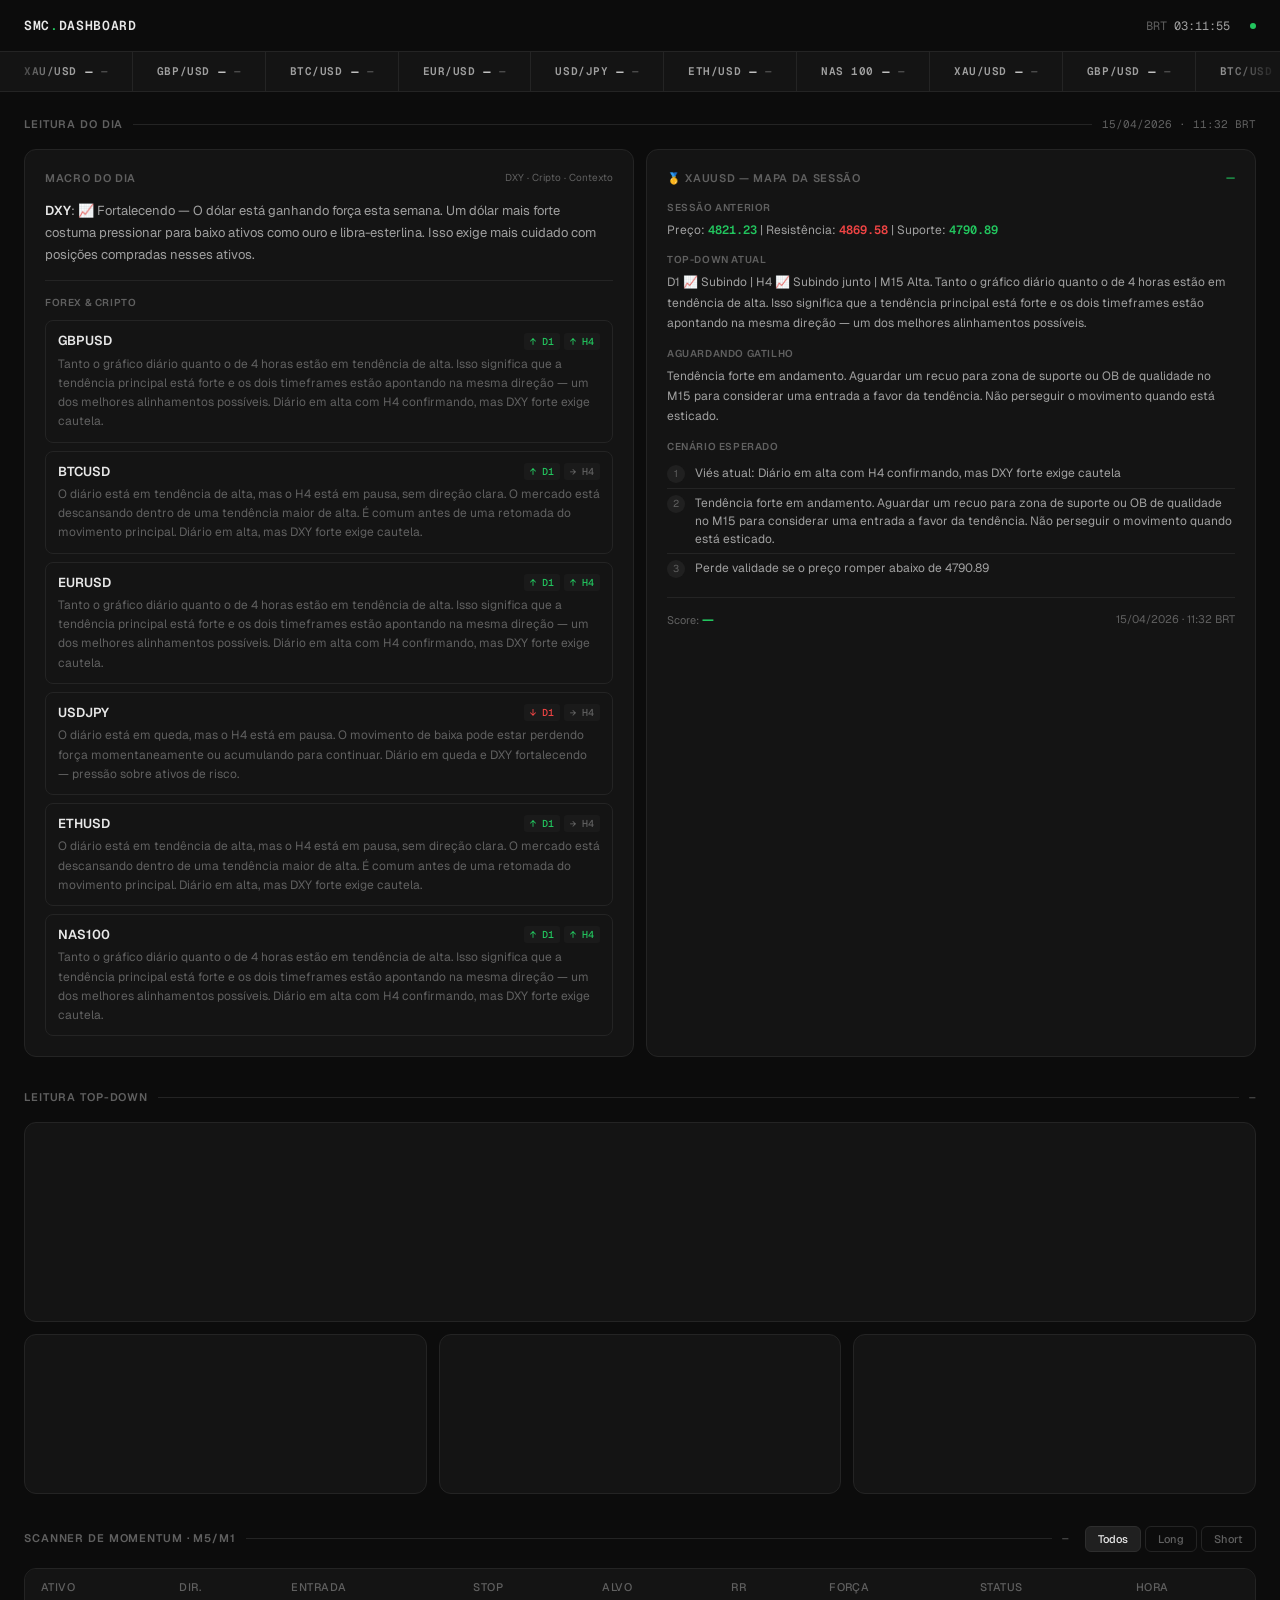
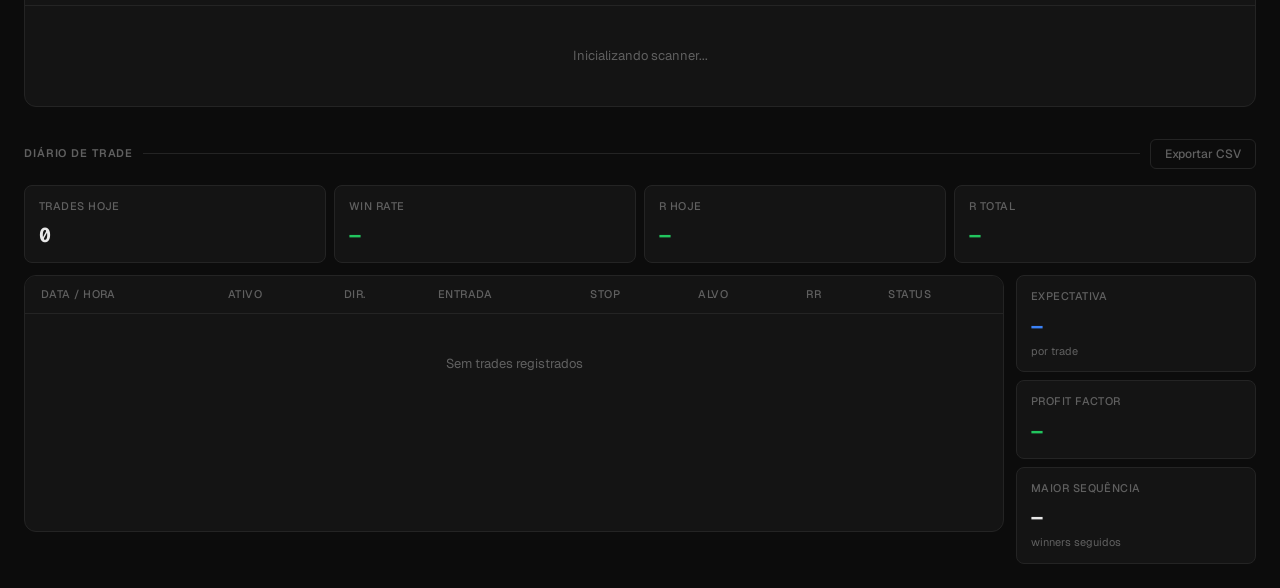
==== commit 092879c7: "Add files via upload" ====
--- a/index (1).html
+++ b/index (1).html
@@ -1,805 +1,1390 @@
 <!DOCTYPE html>
-<html lang="pt-BR" class="dark">
+<html lang="pt-BR">
 <head>
 <meta charset="UTF-8">
-<meta name="viewport" content="width=device-width, initial-scale=1.0, maximum-scale=1.0, user-scalable=no">
-<title>MarketLens · SMC Dashboard</title>
-<link href="https://fonts.googleapis.com/css2?family=Inter:wght@300;400;500;600;700;800&display=swap" rel="stylesheet">
+<meta name="viewport" content="width=device-width, initial-scale=1.0">
+<title>SMC Dashboard</title>
+<link href="https://fonts.googleapis.com/css2?family=Geist+Mono:wght@300;400;500;600&family=Geist:wght@300;400;500;600;700&display=swap" rel="stylesheet">
 <style>
+*, *::before, *::after { box-sizing: border-box; margin: 0; padding: 0; }
+
 :root {
-  --bg:        hsl(220,20%,7%);
-  --card:      hsl(220,18%,10%);
-  --secondary: hsl(220,16%,14%);
-  --muted:     hsl(220,14%,16%);
-  --border:    hsl(220,14%,16%);
-
-  --primary:        hsl(168,80%,50%);
-  --primary-dim:    hsla(168,80%,50%,0.12);
-  --primary-border: hsla(168,80%,50%,0.22);
-
-  --destructive:        hsl(0,72%,55%);
-  --destructive-dim:    hsla(0,72%,55%,0.1);
-  --destructive-border: hsla(0,72%,55%,0.22);
-
-  --amber:        hsl(45,80%,55%);
-  --amber-dim:    hsla(45,80%,55%,0.1);
-  --amber-border: hsla(45,80%,55%,0.22);
-
-  --text:    hsl(210,20%,95%);
-  --text-lo: hsl(215,15%,55%);
-  --radius:  0.75rem;
-
-  /* Fluid spacing */
-  --space-sm: clamp(8px,  2vw, 16px);
-  --space-md: clamp(12px, 3vw, 24px);
-  --space-lg: clamp(16px, 4vw, 32px);
-}
-
-/* ── RESET ── */
-*, *::before, *::after { margin:0; padding:0; box-sizing:border-box; }
-html { -webkit-text-size-adjust:100%; overflow-x:hidden; }
+  --bg:        #0c0c0c;
+  --surface:   #141414;
+  --surface2:  #1a1a1a;
+  --surface3:  #202020;
+  --border:    #242424;
+  --border2:   #2e2e2e;
+  --text:      #e8e8e8;
+  --text2:     #a0a0a0;
+  --text3:     #606060;
+  --green:     #22c55e;
+  --green-dim: rgba(34,197,94,0.12);
+  --red:       #ef4444;
+  --red-dim:   rgba(239,68,68,0.12);
+  --amber:     #f59e0b;
+  --blue:      #3b82f6;
+  --radius:    8px;
+  --radius-lg: 12px;
+}
+
 body {
+  font-family: 'Geist', -apple-system, sans-serif;
   background: var(--bg);
   color: var(--text);
-  font-family: 'Inter', sans-serif;
-  font-size: clamp(13px, 1.8vw, 15px);
+  min-height: 100vh;
+  font-size: 14px;
+  line-height: 1.5;
   -webkit-font-smoothing: antialiased;
-  min-height: 100vh;
-  overflow-x: hidden;
+}
+
+/* ── HEADER ── */
+.header {
+  height: 52px;
+  display: flex;
+  align-items: center;
+  justify-content: space-between;
+  padding: 0 24px;
+  border-bottom: 1px solid var(--border);
+  background: var(--bg);
+  position: sticky;
+  top: 0;
+  z-index: 50;
+}
+.header-logo {
+  font-family: 'Geist Mono', monospace;
+  font-size: 13px;
+  font-weight: 600;
+  color: var(--text);
+  letter-spacing: 0.05em;
+}
+.header-logo em { color: var(--green); font-style: normal; }
+.header-right { display: flex; align-items: center; gap: 20px; }
+.header-time {
+  font-family: 'Geist Mono', monospace;
+  font-size: 12px;
+  color: var(--text3);
+}
+.header-time span { color: var(--text2); }
+.live-dot {
+  width: 6px; height: 6px;
+  border-radius: 50%;
+  background: var(--green);
+  animation: livepulse 2s ease infinite;
+}
+@keyframes livepulse {
+  0%,100% { opacity: 1; }
+  50% { opacity: 0.3; }
+}
+
+/* ── TICKER ── */
+.ticker {
+  border-bottom: 1px solid var(--border);
+  background: var(--surface);
+  overflow: hidden;
+  position: relative;
+  height: 40px;
+}
+.ticker::before, .ticker::after {
+  content: '';
+  position: absolute;
+  top: 0; bottom: 0;
+  width: 64px;
+  z-index: 2;
+  pointer-events: none;
+}
+.ticker::before { left: 0; background: linear-gradient(to right, var(--surface), transparent); }
+.ticker::after  { right: 0; background: linear-gradient(to left, var(--surface), transparent); }
+.ticker-inner {
+  display: flex;
+  align-items: center;
+  height: 100%;
+  width: max-content;
+  animation: ticker-scroll 35s linear infinite;
+}
+.ticker-inner:hover { animation-play-state: paused; }
+@keyframes ticker-scroll {
+  0%   { transform: translateX(0); }
+  100% { transform: translateX(-50%); }
+}
+.tick {
+  display: flex;
+  align-items: center;
+  gap: 8px;
+  padding: 0 24px;
+  height: 100%;
+  border-right: 1px solid var(--border);
+  cursor: default;
+  white-space: nowrap;
+  transition: background 0.15s;
+}
+.tick:hover { background: var(--surface2); }
+.tick-sym {
+  font-family: 'Geist Mono', monospace;
+  font-size: 11px;
+  font-weight: 600;
+  color: var(--text2);
+  letter-spacing: 0.05em;
+}
+.tick-price {
+  font-family: 'Geist Mono', monospace;
+  font-size: 13px;
+  font-weight: 500;
+  color: var(--text);
+  transition: color 0.3s;
+}
+.tick-chg {
+  font-family: 'Geist Mono', monospace;
+  font-size: 11px;
+  font-weight: 500;
+}
+.up   { color: var(--green); }
+.down { color: var(--red);   }
+.flat { color: var(--text3); }
+.flash-up { animation: fup 0.5s ease; }
+.flash-dn { animation: fdn 0.5s ease; }
+@keyframes fup { 0% { color: var(--green); } 100% { color: var(--text); } }
+@keyframes fdn { 0% { color: var(--red);   } 100% { color: var(--text); } }
+
+/* ── LAYOUT ── */
+.page { max-width: 1400px; margin: 0 auto; padding: 24px; }
+
+/* ── SECTION LABEL ── */
+.section-label {
+  display: flex;
+  align-items: center;
+  gap: 10px;
+  margin-bottom: 16px;
+}
+.section-label-text {
+  font-size: 11px;
+  font-weight: 600;
+  letter-spacing: 0.08em;
+  text-transform: uppercase;
+  color: var(--text3);
+}
+.section-label-line {
+  flex: 1;
+  height: 1px;
+  background: var(--border);
+}
+.section-label-meta {
+  font-size: 11px;
+  color: var(--text3);
+  font-family: 'Geist Mono', monospace;
+}
+
+/* ── CARDS ── */
+.card {
+  background: var(--surface);
+  border: 1px solid var(--border);
+  border-radius: var(--radius-lg);
+  padding: 16px;
+}
+.card:hover { border-color: var(--border2); }
+
+/* ── TOP-DOWN GRID ── */
+.td-grid { margin-bottom: 32px; }
+
+/* XAU card — destaque */
+.td-xau {
+  background: var(--surface);
+  border: 1px solid var(--border);
+  border-radius: var(--radius-lg);
+  padding: 20px;
+  margin-bottom: 12px;
+  transition: border-color 0.15s;
+  cursor: default;
+}
+.td-xau:hover { border-color: rgba(34,197,94,0.5); box-shadow: 0 0 0 1px rgba(34,197,94,0.15); }
+/* XAU inner layout: top-down left, zones right */
+.td-xau .td-top { margin-bottom: 14px; }
+.td-xau .td-pair { font-size: 18px; }
+
+/* Score bar */
+.score-wrap { margin-top: 14px; }
+.score-header {
+  display: flex;
+  justify-content: space-between;
+  align-items: center;
+  margin-bottom: 6px;
+  font-size: 11px;
+}
+.score-label { color: var(--text3); font-weight: 500; text-transform: uppercase; letter-spacing: 0.05em; }
+.score-value { color: var(--green); font-weight: 700; font-family: 'Geist Mono', monospace; }
+.score-track {
+  height: 4px;
+  background: var(--surface3);
+  border-radius: 2px;
+  overflow: hidden;
+}
+.score-fill {
+  height: 100%;
+  border-radius: 2px;
+  background: var(--green);
+  transition: width 1s ease;
+}
+
+/* Sub grids */
+.td-subgrid {
+  display: grid;
+  grid-template-columns: repeat(3, 1fr);
+  gap: 12px;
+  margin-bottom: 12px;
+}
+.td-sublabel {
+  font-size: 10px;
+  font-weight: 600;
+  letter-spacing: 0.08em;
+  text-transform: uppercase;
+  color: var(--text3);
+  margin-bottom: 8px;
+}
+.td-card {
+  background: var(--surface);
+  border: 1px solid var(--border);
+  border-radius: var(--radius-lg);
+  padding: 14px;
+  transition: border-color 0.15s;
+  cursor: default;
+}
+.td-card:hover { border-color: rgba(34,197,94,0.5); box-shadow: 0 0 0 1px rgba(34,197,94,0.15); }
+
+.td-top {
+  display: flex;
+  justify-content: space-between;
+  align-items: flex-start;
+  margin-bottom: 14px;
+}
+.td-pair {
+  font-size: 15px;
+  font-weight: 700;
+  color: var(--text);
+  letter-spacing: -0.02em;
+}
+.td-price {
+  font-family: 'Geist Mono', monospace;
+  font-size: 12px;
+  color: var(--text3);
+  margin-top: 2px;
+}
+.bias-pill {
+  font-size: 10px;
+  font-weight: 600;
+  letter-spacing: 0.06em;
+  text-transform: uppercase;
+  padding: 3px 8px;
+  border-radius: 4px;
+}
+.bias-bull { background: var(--green-dim); color: var(--green); }
+.bias-bear { background: var(--red-dim);   color: var(--red);   }
+.bias-neut { background: rgba(96,96,96,0.15); color: var(--text3); }
+
+.tf-rows { display: flex; flex-direction: column; gap: 1px; margin-bottom: 14px; }
+.tf-row {
+  display: flex;
+  align-items: center;
+  gap: 10px;
+  padding: 6px 0;
+  border-bottom: 1px solid var(--border);
+}
+.tf-row:last-child { border-bottom: none; }
+.tf-label {
+  font-family: 'Geist Mono', monospace;
+  font-size: 11px;
+  color: var(--text3);
+  width: 28px;
+}
+.tf-track {
+  flex: 1;
+  height: 2px;
+  background: var(--border);
+  border-radius: 1px;
+  overflow: hidden;
+}
+.tf-fill {
+  height: 100%;
+  border-radius: 1px;
+  transition: width 0.6s ease;
+}
+.fill-bull { background: var(--green); }
+.fill-bear { background: var(--red); }
+.fill-neut { background: var(--border2); }
+.tf-val {
+  font-family: 'Geist Mono', monospace;
+  font-size: 11px;
+  width: 62px;
+  text-align: right;
+}
+.val-bull { color: var(--green); }
+.val-bear { color: var(--red); }
+.val-neut { color: var(--text3); }
+
+.zones {
+  display: grid;
+  grid-template-columns: 1fr auto 1fr;
+  gap: 6px;
+  margin-bottom: 12px;
+}
+.zone {
+  padding: 6px 8px;
+  border-radius: 6px;
+  font-size: 10px;
+  text-align: center;
+}
+.zone-lbl {
+  font-weight: 600;
+  letter-spacing: 0.05em;
+  text-transform: uppercase;
+  margin-bottom: 2px;
+  opacity: 0.6;
+}
+.zone-val {
+  font-family: 'Geist Mono', monospace;
+  font-weight: 600;
+  font-size: 11px;
+}
+.zone-res { background: var(--red-dim);   color: var(--red);   }
+.zone-now { background: var(--surface2);  color: var(--text2); }
+.zone-sup { background: var(--green-dim); color: var(--green); }
+
+.td-narr {
+  font-size: 12px;
+  color: var(--text3);
+  line-height: 1.6;
+  border-left: 2px solid var(--border2);
+  padding-left: 10px;
+}
+
+/* ── SCANNER ── */
+.scanner-header {
+  display: flex;
+  justify-content: space-between;
+  align-items: center;
+  margin-bottom: 16px;
+}
+.scanner-filters {
+  display: flex;
+  gap: 4px;
+}
+.filter-btn {
+  font-size: 11px;
+  font-weight: 500;
+  padding: 5px 12px;
+  border-radius: 6px;
+  border: 1px solid var(--border);
+  background: transparent;
+  color: var(--text3);
+  cursor: pointer;
+  transition: all 0.15s;
+  font-family: 'Geist', sans-serif;
+}
+.filter-btn:hover { border-color: var(--border2); color: var(--text2); }
+.filter-btn.active {
+  background: var(--surface3);
+  border-color: var(--border2);
+  color: var(--text);
+}
+
+.scanner-wrap {
+  background: var(--surface);
+  border: 1px solid var(--border);
+  border-radius: var(--radius-lg);
+  overflow: hidden;
+  margin-bottom: 32px;
+  transition: border-color 0.2s, box-shadow 0.2s;
+}
+.scanner-wrap:hover { border-color: rgba(34,197,94,0.3); box-shadow: 0 0 0 1px rgba(34,197,94,0.08); }
+.scanner-table {
   width: 100%;
-}
-
-/* ── MAIN ── */
-#main { display:flex; flex-direction:column; min-height:100vh; width:100%; }
-
-/* ── TOPBAR ── */
-.topbar {
-  height: clamp(52px, 8vh, 64px);
+  border-collapse: collapse;
+}
+.scanner-table th {
+  font-size: 11px;
+  font-weight: 500;
+  color: var(--text3);
+  text-align: left;
+  padding: 10px 16px;
   border-bottom: 1px solid var(--border);
-  display: flex; align-items: center; justify-content: space-between;
-  padding: 0 var(--space-md);
-  background: var(--bg);
-  position: sticky; top:0; z-index:40;
-  width: 100%;
-  overflow: hidden;
-}
-.topbar-left { display:flex; flex-direction:column; gap:2px; min-width:0; overflow:hidden; }
-.topbar-title { font-size: clamp(0.82rem, 2.5vw, 1rem); font-weight:700; white-space:nowrap; overflow:hidden; text-overflow:ellipsis; }
-.topbar-sub { font-size:0.7rem; color:var(--text-lo); white-space:nowrap; overflow:hidden; text-overflow:ellipsis; }
-.topbar-right { display:flex; align-items:center; gap:clamp(6px,2vw,12px); flex-shrink:0; }
-.live-badge { display:flex; align-items:center; gap:6px; background:var(--primary-dim); border:1px solid var(--primary-border); border-radius:20px; padding:4px clamp(8px,2vw,12px); font-size:clamp(0.62rem,1.5vw,0.72rem); color:var(--primary); font-weight:600; white-space:nowrap; }
-.live-dot { width:6px; height:6px; background:var(--primary); border-radius:50%; animation:blink 1.5s infinite; flex-shrink:0; }
-@keyframes blink { 0%,100%{opacity:1} 50%{opacity:0.3} }
-.ts { font-size:clamp(0.6rem,1.4vw,0.72rem); color:var(--text-lo); white-space:nowrap; }
-
-/* ── CONTENT ── */
-.content { padding:var(--space-sm); flex:1; width:100%; max-width:1400px; margin:0 auto; }
-
-/* ── TICKER ── */
-.ticker-wrap {
-  background:var(--card); border:1px solid var(--border);
-  border-radius:var(--radius);
-  margin-bottom:var(--space-sm);
-  overflow:hidden; position:relative; width:100%;
-}
-.ticker-wrap::before,.ticker-wrap::after {
-  content:''; position:absolute; top:0; bottom:0; width:40px; z-index:2; pointer-events:none;
-}
-.ticker-wrap::before { left:0;  background:linear-gradient(to right, var(--card), transparent); }
-.ticker-wrap::after  { right:0; background:linear-gradient(to left,  var(--card), transparent); }
-.ticker-track { display:flex; width:max-content; animation:ticker-scroll 40s linear infinite; }
-.ticker-track:hover { animation-play-state:paused; }
-@keyframes ticker-scroll { 0%{transform:translateX(0)} 100%{transform:translateX(-50%)} }
-.ticker-item { display:flex; flex-direction:column; gap:2px; padding:clamp(8px,2vw,12px) clamp(12px,3vw,20px); border-right:1px solid var(--border); flex-shrink:0; min-width:clamp(80px,15vw,120px); transition:background 0.15s; cursor:default; }
-.ticker-item:hover { background:var(--secondary); }
-.t-sym   { font-size:clamp(0.55rem,1.2vw,0.62rem); color:var(--text-lo); text-transform:uppercase; letter-spacing:0.08em; }
-.t-price { font-size:clamp(0.8rem,2vw,0.95rem); font-weight:700; }
-.t-chg   { font-size:clamp(0.6rem,1.4vw,0.68rem); font-weight:600; }
-.up  { color:var(--primary); }
-.dn  { color:var(--destructive); }
-.fl  { color:var(--text-lo); }
-
-/* ── GRID RESPONSIVO ── */
-.grid-auto { display:grid; grid-template-columns:repeat(auto-fit, minmax(min(100%, 280px), 1fr)); gap:var(--space-sm); margin-bottom:var(--space-sm); }
-.grid-2    { display:grid; grid-template-columns:repeat(2,1fr); gap:var(--space-sm); margin-bottom:var(--space-sm); }
-.grid-3    { display:grid; grid-template-columns:repeat(3,1fr); gap:var(--space-sm); margin-bottom:var(--space-sm); }
-.span2     { grid-column:span 2; }
-
-@media(max-width:900px) { .grid-3 { grid-template-columns:1fr 1fr; } .span2 { grid-column:span 1; } }
-@media(max-width:600px) { .grid-2,.grid-3 { grid-template-columns:1fr; } .span2 { grid-column:span 1; } }
-
-/* ── CARD ── */
-.card { background:var(--card); border:1px solid var(--border); border-radius:calc(var(--radius)*1.5); overflow:hidden; min-width:0; width:100%; }
-.card-header { padding:var(--space-sm) var(--space-md) 0; display:flex; align-items:center; gap:10px; margin-bottom:clamp(10px,2vw,16px); }
-.card-icon-wrap { width:clamp(28px,5vw,40px); height:clamp(28px,5vw,40px); border-radius:clamp(8px,1.5vw,12px); background:var(--primary-dim); display:flex; align-items:center; justify-content:center; flex-shrink:0; color:var(--primary); }
-.card-title { font-size:clamp(0.82rem,2.2vw,1rem); font-weight:700; }
-.card-sub   { font-size:clamp(0.62rem,1.4vw,0.72rem); color:var(--text-lo); margin-top:1px; }
-.card-body  { padding:0 var(--space-md) var(--space-md); }
-
-/* ── SIGNAL BANNER ── */
-.signal-banner {
-  border-radius:calc(var(--radius)*1.5); border:1px solid;
-  padding:var(--space-md);
-  margin-bottom:var(--space-sm);
-  display:flex; align-items:center; justify-content:space-between;
-  flex-wrap:wrap; gap:clamp(10px,3vw,16px);
-  position:relative; overflow:hidden; width:100%;
-}
-.signal-banner::before { content:''; position:absolute; top:-30px; right:-30px; width:200px; height:200px; border-radius:50%; filter:blur(60px); opacity:0.2; }
-.signal-banner.long  { background:linear-gradient(135deg,var(--primary-dim),var(--card)); border-color:var(--primary-border); }
-.signal-banner.long::before  { background:var(--primary); }
-.signal-banner.short { background:linear-gradient(135deg,var(--destructive-dim),var(--card)); border-color:var(--destructive-border); }
-.signal-banner.short::before { background:var(--destructive); }
-.sig-left  { display:flex; flex-direction:column; gap:6px; position:relative; min-width:0; flex:1; }
-.sig-eyebrow { font-size:clamp(0.6rem,1.4vw,0.65rem); color:var(--text-lo); text-transform:uppercase; letter-spacing:0.1em; }
-.sig-asset { font-size:clamp(1.4rem,5vw,1.8rem); font-weight:800; letter-spacing:-0.02em; }
-.sig-ctx   { font-size:clamp(0.72rem,1.8vw,0.82rem); color:var(--text-lo); line-height:1.5; }
-.dir-badge { display:inline-flex; align-items:center; gap:6px; font-size:clamp(0.65rem,1.6vw,0.75rem); font-weight:700; padding:4px clamp(8px,2vw,12px); border-radius:20px; border:1px solid; }
-.dir-badge.long  { background:var(--primary-dim);     color:var(--primary);     border-color:var(--primary-border); }
-.dir-badge.short { background:var(--destructive-dim); color:var(--destructive); border-color:var(--destructive-border); }
-.sig-right { display:flex; flex-direction:column; align-items:flex-end; gap:6px; position:relative; flex-shrink:0; }
-.conf-num  { font-size:clamp(2rem,7vw,3rem); font-weight:800; line-height:1; }
-.conf-num.hi  { color:var(--primary); }
-.conf-num.mid { color:var(--amber); }
-.conf-num.lo  { color:var(--destructive); }
-.conf-tag  { font-size:clamp(0.6rem,1.4vw,0.65rem); color:var(--text-lo); text-transform:uppercase; letter-spacing:0.1em; }
-.conf-bar-wrap { width:clamp(80px,15vw,160px); height:4px; background:var(--muted); border-radius:2px; overflow:hidden; }
-.conf-bar-fill { height:100%; border-radius:2px; transition:width 1s ease; }
-.signal-banner.long  .conf-bar-fill { background:var(--primary); }
-.signal-banner.short .conf-bar-fill { background:var(--destructive); }
-
-/* ── FACTORS ── */
-.factors-row { display:grid; grid-template-columns:repeat(7,1fr); border:1px solid var(--border); border-radius:var(--radius); overflow:hidden; margin-bottom:var(--space-sm); background:var(--card); width:100%; }
-@media(max-width:900px) { .factors-row { grid-template-columns:repeat(4,1fr); } }
-@media(max-width:480px) { .factors-row { grid-template-columns:repeat(2,1fr); } }
-.fc { padding:clamp(8px,2vw,12px) clamp(10px,2.5vw,14px); border-right:1px solid var(--border); display:flex; flex-direction:column; gap:4px; min-width:0; }
-.fc:last-child { border-right:none; }
-.fc.ok   { background:var(--primary-dim); }
-.fc.fail { opacity:0.45; }
-.fc-check { font-size:0.9rem; }
-.fc-name  { font-size:clamp(0.58rem,1.3vw,0.62rem); color:var(--text-lo); line-height:1.3; }
-.fc-pts   { font-size:clamp(0.62rem,1.5vw,0.7rem); font-weight:700; }
-.fc.ok   .fc-pts { color:var(--primary); }
-.fc.fail .fc-pts { color:var(--border); }
-
-/* ── LEVELS ── */
-.levels-grid { display:grid; grid-template-columns:repeat(4,1fr); gap:clamp(6px,1.5vw,10px); margin-bottom:clamp(10px,2vw,16px); }
-@media(max-width:600px) { .levels-grid { grid-template-columns:1fr 1fr; } }
-.level-card { border-radius:clamp(8px,1.5vw,12px); padding:clamp(10px,2.5vw,14px); }
-.level-card.entry { background:var(--secondary); border:1px solid var(--border); }
-.level-card.sl    { background:var(--destructive-dim); border:1px solid var(--destructive-border); }
-.level-card.tp    { background:var(--primary-dim); border:1px solid var(--primary-border); }
-.level-label { font-size:clamp(0.58rem,1.3vw,0.65rem); color:var(--text-lo); margin-bottom:4px; }
-.level-val   { font-size:clamp(0.88rem,2.5vw,1.1rem); font-weight:800; }
-.level-card.entry .level-val { color:var(--text); }
-.level-card.sl    .level-val { color:var(--destructive); }
-.level-card.tp    .level-val { color:var(--primary); }
-.level-sub { font-size:clamp(0.58rem,1.3vw,0.65rem); color:var(--text-lo); margin-top:2px; }
-
-/* RR BAR */
-.rr-bar-row { display:flex; align-items:center; gap:clamp(8px,2vw,12px); margin-bottom:clamp(10px,2vw,14px); }
-.rr-label { font-size:clamp(0.65rem,1.5vw,0.72rem); color:var(--text-lo); white-space:nowrap; }
-.rr-bar   { flex:1; height:6px; background:var(--muted); border-radius:3px; overflow:hidden; min-width:0; }
-.rr-fill  { height:100%; background:linear-gradient(90deg,hsla(168,80%,50%,0.5),var(--primary)); border-radius:3px; }
-.rr-val   { font-size:clamp(0.82rem,2.2vw,0.95rem); font-weight:800; color:var(--primary); white-space:nowrap; }
-
-/* SWEEP */
-.sweep-warn { display:flex; align-items:flex-start; gap:clamp(8px,2vw,10px); background:var(--amber-dim); border:1px solid var(--amber-border); border-radius:10px; padding:clamp(10px,2.5vw,14px); }
-.sweep-warn-icon { display:flex; align-items:center; flex-shrink:0; margin-top:1px; color:var(--amber); }
-.sweep-title { font-size:clamp(0.7rem,1.8vw,0.78rem); font-weight:700; color:var(--amber); margin-bottom:4px; }
-.sweep-body  { font-size:clamp(0.65rem,1.6vw,0.72rem); color:var(--text-lo); line-height:1.6; }
-.sweep-body b { color:var(--text); }
-
-/* ── PAIR CARDS ── */
-.pair-card { background:hsla(220,16%,14%,0.4); border:1px solid hsla(220,14%,16%,0.6); border-radius:12px; overflow:hidden; margin-bottom:8px; }
-.pair-header { display:flex; align-items:center; justify-content:space-between; padding:clamp(10px,2.5vw,14px) clamp(12px,3vw,16px); cursor:pointer; transition:background 0.15s; min-height:48px; }
-.pair-header:hover { background:hsla(220,16%,16%,0.6); }
-.pair-left { display:flex; align-items:center; gap:clamp(6px,1.5vw,10px); flex-wrap:wrap; min-width:0; }
-.pair-sym  { font-size:clamp(0.78rem,2vw,0.88rem); font-weight:700; }
-.bias-pill { font-size:clamp(0.55rem,1.3vw,0.6rem); font-weight:700; padding:2px clamp(6px,1.5vw,8px); border-radius:20px; border:1px solid; text-transform:uppercase; letter-spacing:0.05em; white-space:nowrap; }
-.bias-bull { background:var(--primary-dim);     color:var(--primary);     border-color:var(--primary-border); }
-.bias-bear { background:var(--destructive-dim); color:var(--destructive); border-color:var(--destructive-border); }
-.bias-neut { background:var(--amber-dim);       color:var(--amber);       border-color:var(--amber-border); }
-.pair-chg  { font-size:clamp(0.68rem,1.7vw,0.75rem); font-weight:600; }
-.pair-chevron { display:flex; align-items:center; color:var(--text-lo); transition:transform 0.2s; flex-shrink:0; }
-.pair-card.open .pair-chevron { transform:rotate(180deg); }
-.pair-body { display:none; padding:0 clamp(12px,3vw,16px) clamp(10px,2.5vw,14px); }
-.pair-card.open .pair-body { display:block; }
-.pair-summary { font-size:clamp(0.68rem,1.7vw,0.75rem); color:var(--text-lo); line-height:1.6; margin-bottom:12px; }
-.tf-grid  { display:grid; grid-template-columns:repeat(4,1fr); gap:clamp(4px,1vw,8px); }
-@media(max-width:480px) { .tf-grid { grid-template-columns:repeat(2,1fr); } }
-.tf-item  { background:hsla(220,18%,10%,0.6); border-radius:8px; padding:clamp(6px,1.5vw,8px); text-align:center; }
-.tf-label { font-size:clamp(0.55rem,1.3vw,0.6rem); font-weight:700; color:var(--text-lo); margin-bottom:4px; }
-.tf-val   { font-size:clamp(0.62rem,1.5vw,0.68rem); }
-
-/* ── EVENTS ── */
-.event-item { display:flex; align-items:flex-start; gap:clamp(8px,2vw,12px); padding:clamp(8px,2vw,12px) 0; border-bottom:1px solid var(--border); }
-.event-item:last-child { border-bottom:none; }
-.event-bar  { width:3px; min-height:36px; border-radius:2px; flex-shrink:0; margin-top:2px; }
-.ev-high { background:var(--destructive); }
-.ev-med  { background:var(--amber); }
-.event-time { font-size:clamp(0.65rem,1.5vw,0.72rem); color:var(--text-lo); min-width:44px; flex-shrink:0; padding-top:1px; font-variant-numeric:tabular-nums; }
-.event-name { font-size:clamp(0.74rem,1.9vw,0.82rem); font-weight:600; }
-.event-meta { font-size:clamp(0.62rem,1.4vw,0.68rem); color:var(--text-lo); margin-top:3px; }
-.event-result { color:var(--primary); font-weight:600; }
-
-/* ── REPORT ── */
-.report-text { font-size:clamp(0.7rem,1.8vw,0.78rem); line-height:1.85; color:var(--text-lo); white-space:pre-wrap; word-break:break-word; }
-
-/* ── MACRO ── */
-.macro-box-body { font-size:clamp(0.72rem,1.8vw,0.78rem); color:var(--text-lo); line-height:1.65; }
-
-/* ── ATTENTION ── */
-.attn-box { background:var(--destructive-dim); border:1px solid var(--destructive-border); border-radius:12px; padding:clamp(12px,3vw,16px); }
-.attn-title { font-size:clamp(0.78rem,2vw,0.82rem); font-weight:700; margin-bottom:10px; display:flex; align-items:center; gap:6px; }
-.attn-list { list-style:none; display:flex; flex-direction:column; gap:6px; }
-.attn-list li { font-size:clamp(0.68rem,1.7vw,0.75rem); color:var(--text-lo); display:flex; align-items:flex-start; gap:6px; }
-.attn-list li::before { content:'•'; color:var(--destructive); flex-shrink:0; margin-top:1px; }
-
-/* ── CHART ── */
-.chart-tabs { display:flex; gap:4px; margin-left:auto; overflow-x:auto; scrollbar-width:none; flex-wrap:nowrap; }
-.chart-tabs::-webkit-scrollbar { display:none; }
-.chart-tab { font-size:clamp(0.58rem,1.4vw,0.65rem); font-weight:600; padding:4px clamp(8px,2vw,12px); border-radius:20px; background:none; border:1px solid var(--border); color:var(--text-lo); cursor:pointer; transition:all 0.15s; flex-shrink:0; }
-.chart-tab:hover { color:var(--text); }
-.chart-tab.active { background:var(--primary-dim); border-color:var(--primary-border); color:var(--primary); }
-
-/* ── LOADING ── */
-.loading { display:flex; flex-direction:column; align-items:center; justify-content:center; min-height:60vh; gap:14px; }
-.spinner { width:28px; height:28px; border:2px solid var(--muted); border-top-color:var(--primary); border-radius:50%; animation:spin 0.8s linear infinite; }
-@keyframes spin { to { transform:rotate(360deg); } }
-.loading p { font-size:0.72rem; color:var(--text-lo); text-transform:uppercase; letter-spacing:0.1em; }
-
-/* ── FADE ── */
-.fade { animation:fadeUp 0.4s ease both; }
-@keyframes fadeUp { from{opacity:0;transform:translateY(8px)} to{opacity:1;transform:none} }
-
-/* ── TOPBAR MOBILE ── */
-@media(max-width:480px) {
-  .topbar-sub { display:none; }
-  .ts { display:none; }
-}
+  letter-spacing: 0.04em;
+  text-transform: uppercase;
+  background: var(--surface);
+}
+.scanner-table td {
+  padding: 12px 16px;
+  border-bottom: 1px solid var(--border);
+  vertical-align: middle;
+}
+.scanner-table tr:last-child td { border-bottom: none; }
+.scanner-table tr:hover td { background: rgba(34,197,94,0.04); }
+.scanner-table tbody tr:hover { outline: 1px solid rgba(34,197,94,0.15); }
+.sig-new td { animation: rowflash 1.5s ease-out; }
+@keyframes rowflash {
+  0%   { background: rgba(34,197,94,0.07); }
+  100% { background: transparent; }
+}
+
+.sym { font-weight: 600; font-size: 13px; color: var(--text); }
+.side-badge {
+  display: inline-flex;
+  align-items: center;
+  gap: 4px;
+  font-size: 11px;
+  font-weight: 600;
+  padding: 2px 8px;
+  border-radius: 4px;
+  font-family: 'Geist Mono', monospace;
+}
+.long-badge  { background: var(--green-dim); color: var(--green); }
+.short-badge { background: var(--red-dim);   color: var(--red);   }
+.mono { font-family: 'Geist Mono', monospace; font-size: 12px; }
+.col-sl   { color: var(--red); }
+.col-tp   { color: var(--green); }
+.col-rr   { color: var(--text2); font-weight: 600; }
+.col-time { color: var(--text3); font-size: 11px; }
+.result-open   { color: var(--amber); font-size: 11px; font-weight: 500; }
+.result-tp     { color: var(--green); font-size: 11px; font-weight: 600; }
+.result-sl     { color: var(--red);   font-size: 11px; font-weight: 600; }
+.result-cancel { color: var(--text3); font-size: 11px; }
+.str-bars { display: flex; gap: 2px; align-items: flex-end; }
+.str-bar {
+  width: 3px;
+  border-radius: 1px;
+  background: var(--border2);
+  transition: background 0.2s;
+}
+.str-bar.on { background: var(--green); }
+.empty-row td {
+  text-align: center;
+  padding: 40px;
+  color: var(--text3);
+  font-size: 13px;
+}
+
+/* ── DIARY ── */
+.diary-layout {
+  display: grid;
+  grid-template-columns: 1fr 240px;
+  gap: 12px;
+}
+.stats-row {
+  display: grid;
+  grid-template-columns: repeat(4, 1fr);
+  gap: 8px;
+  margin-bottom: 12px;
+}
+.stat {
+  background: var(--surface);
+  border: 1px solid var(--border);
+  border-radius: var(--radius);
+  padding: 12px 14px;
+  transition: border-color 0.2s, box-shadow 0.2s;
+}
+.stat:hover { border-color: rgba(34,197,94,0.5); box-shadow: 0 0 0 1px rgba(34,197,94,0.12); }
+.stat-label {
+  font-size: 11px;
+  color: var(--text3);
+  font-weight: 500;
+  margin-bottom: 6px;
+  text-transform: uppercase;
+  letter-spacing: 0.04em;
+}
+.stat-value {
+  font-size: 20px;
+  font-weight: 700;
+  color: var(--text);
+  font-family: 'Geist Mono', monospace;
+  letter-spacing: -0.02em;
+}
+.stat-sub {
+  font-size: 11px;
+  color: var(--text3);
+  margin-top: 2px;
+}
+.val-green { color: var(--green); }
+.val-red   { color: var(--red);   }
+.val-blue  { color: var(--blue);  }
+
+.export-btn {
+  font-size: 12px;
+  font-weight: 500;
+  padding: 6px 14px;
+  border-radius: 6px;
+  border: 1px solid var(--border);
+  background: transparent;
+  color: var(--text3);
+  cursor: pointer;
+  transition: all 0.15s;
+  font-family: 'Geist', sans-serif;
+}
+.export-btn:hover {
+  border-color: var(--border2);
+  color: var(--text);
+}
+.sidebar-stats {
+  display: flex;
+  flex-direction: column;
+  gap: 8px;
+}
+
+@media (max-width: 1024px) {
+  .td-grid { grid-template-columns: 1fr; }
+  .diary-layout { grid-template-columns: 1fr; }
+  .stats-row { grid-template-columns: repeat(2, 1fr); }
+}
+
+/* ── INTEL ── */
+.intel-grid {
+  display: grid;
+  grid-template-columns: 1fr 1fr;
+  gap: 12px;
+  margin-bottom: 32px;
+}
+.intel-card {
+  background: var(--surface);
+  border: 1px solid var(--border);
+  border-radius: var(--radius-lg);
+  padding: 20px;
+  transition: border-color 0.2s, box-shadow 0.2s;
+}
+.intel-card:hover { border-color: rgba(34,197,94,0.5); box-shadow: 0 0 0 1px rgba(34,197,94,0.15); }
+.intel-card-title {
+  font-size: 11px;
+  font-weight: 600;
+  letter-spacing: 0.06em;
+  text-transform: uppercase;
+  color: var(--text3);
+  margin-bottom: 14px;
+  display: flex;
+  align-items: center;
+  justify-content: space-between;
+}
+.intel-card-title span { color: var(--text3); font-weight: 400; font-size: 10px; letter-spacing: 0; text-transform: none; }
+.intel-macro {
+  font-size: 13px;
+  color: var(--text2);
+  line-height: 1.7;
+}
+.intel-macro b { color: var(--text); font-weight: 600; }
+.intel-asset {
+  padding: 10px 12px;
+  border-radius: var(--radius);
+  border: 1px solid var(--border);
+  margin-bottom: 8px;
+  transition: border-color 0.2s, box-shadow 0.2s;
+}
+.intel-asset:last-child { margin-bottom: 0; }
+.intel-asset:hover { border-color: rgba(34,197,94,0.5); box-shadow: 0 0 0 1px rgba(34,197,94,0.12); }
+.intel-asset-header {
+  display: flex;
+  align-items: center;
+  justify-content: space-between;
+  margin-bottom: 4px;
+}
+.intel-asset-pair { font-size: 13px; font-weight: 600; color: var(--text); }
+.intel-asset-tfs { display: flex; gap: 4px; }
+.intel-tf-tag {
+  font-family: 'Geist Mono', monospace;
+  font-size: 10px;
+  font-weight: 500;
+  padding: 1px 6px;
+  border-radius: 3px;
+  background: var(--surface2);
+}
+.intel-tf-bull { color: var(--green); }
+.intel-tf-bear { color: var(--red); }
+.intel-tf-neut { color: var(--text3); }
+.intel-asset-text { font-size: 12px; color: var(--text3); line-height: 1.6; }
+.intel-xau-section { margin-bottom: 12px; }
+.intel-xau-label {
+  font-size: 10px;
+  font-weight: 600;
+  letter-spacing: 0.06em;
+  text-transform: uppercase;
+  color: var(--text3);
+  margin-bottom: 5px;
+}
+.intel-xau-text {
+  font-size: 12px;
+  color: var(--text2);
+  line-height: 1.7;
+}
+.intel-xau-text .lvl { color: var(--green); font-weight: 600; font-family: 'Geist Mono', monospace; }
+.intel-xau-text .slvl { color: var(--red); font-weight: 600; font-family: 'Geist Mono', monospace; }
+.intel-xau-text .zone { color: var(--amber); font-family: 'Geist Mono', monospace; }
+.intel-scenarios { list-style: none; counter-reset: sc; }
+.intel-scenarios li {
+  counter-increment: sc;
+  display: flex;
+  gap: 10px;
+  padding: 5px 0;
+  font-size: 12px;
+  color: var(--text2);
+  border-bottom: 1px solid var(--border);
+}
+.intel-scenarios li:last-child { border-bottom: none; }
+.intel-scenarios li::before {
+  content: counter(sc);
+  min-width: 18px; height: 18px;
+  background: var(--surface3);
+  border-radius: 50%;
+  font-size: 10px;
+  display: flex;
+  align-items: center;
+  justify-content: center;
+  color: var(--text3);
+  flex-shrink: 0;
+  margin-top: 1px;
+}
+.intel-events { display: flex; flex-direction: column; gap: 1px; margin-top: 12px; }
+.intel-event {
+  display: flex;
+  gap: 12px;
+  align-items: baseline;
+  padding: 7px 0;
+  border-bottom: 1px solid var(--border);
+  font-size: 12px;
+}
+.intel-event:last-child { border-bottom: none; }
+.intel-event-time {
+  font-family: 'Geist Mono', monospace;
+  font-weight: 600;
+  color: var(--amber);
+  min-width: 48px;
+  font-size: 11px;
+}
+.intel-event-text { color: var(--text2); line-height: 1.5; }
+.intel-footer {
+  display: flex;
+  align-items: center;
+  justify-content: space-between;
+  margin-top: 14px;
+  padding-top: 12px;
+  border-top: 1px solid var(--border);
+  font-size: 11px;
+}
+.intel-score { color: var(--text3); }
+.intel-score strong { color: var(--green); font-size: 13px; }
+.intel-empty {
+  display: flex;
+  flex-direction: column;
+  align-items: center;
+  justify-content: center;
+  padding: 48px;
+  color: var(--text3);
+  font-size: 13px;
+  gap: 8px;
+  grid-column: 1 / -1;
+}
+.intel-empty-icon { font-size: 24px; opacity: 0.3; }
 </style>
 </head>
 <body>
 
-
-
-<!-- MAIN -->
-<div id="main">
-  <div class="topbar">
-    <div class="topbar-left">
-      <div class="topbar-title">Morning Market Report</div>
-      <div class="topbar-sub" id="topbarSub">SMC · Prop Firm · M15 Execution</div>
-    </div>
-    <div class="topbar-right">
-      <div class="live-badge"><div class="live-dot"></div>Ao vivo</div>
-      <span class="ts" id="ts">—</span>
+<!-- HEADER -->
+<header class="header">
+  <div class="header-logo">SMC<em>.</em>DASHBOARD</div>
+  <div class="header-right">
+    <div class="header-time">BRT <span id="clock">--:--:--</span></div>
+    <div class="live-dot" title="Live"></div>
+  </div>
+</header>
+
+<!-- TICKER -->
+<div class="ticker">
+  <div class="ticker-inner" id="ticker-inner">
+    <div class="tick" data-pair="XAUUSD"><span class="tick-sym">XAU/USD</span><span class="tick-price">—</span><span class="tick-chg flat">—</span></div>
+    <div class="tick" data-pair="GBPUSD"><span class="tick-sym">GBP/USD</span><span class="tick-price">—</span><span class="tick-chg flat">—</span></div>
+    <div class="tick" data-pair="BTCUSD"><span class="tick-sym">BTC/USD</span><span class="tick-price">—</span><span class="tick-chg flat">—</span></div>
+    <div class="tick" data-pair="EURUSD"><span class="tick-sym">EUR/USD</span><span class="tick-price">—</span><span class="tick-chg flat">—</span></div>
+    <div class="tick" data-pair="USDJPY"><span class="tick-sym">USD/JPY</span><span class="tick-price">—</span><span class="tick-chg flat">—</span></div>
+    <div class="tick" data-pair="ETHUSD"><span class="tick-sym">ETH/USD</span><span class="tick-price">—</span><span class="tick-chg flat">—</span></div>
+    <div class="tick" data-pair="NAS100"><span class="tick-sym">NAS 100</span><span class="tick-price">—</span><span class="tick-chg flat">—</span></div>
+  </div>
+</div>
+
+<!-- PAGE -->
+<div class="page">
+
+  <!-- INTEL -->
+  <div class="section-label">
+    <span class="section-label-text">Leitura do Dia</span>
+    <div class="section-label-line"></div>
+    <span class="section-label-meta" id="intel-meta">—</span>
+  </div>
+  <div class="intel-grid" id="intel-grid">
+    <div class="intel-empty" style="background:var(--surface);border:1px solid var(--border);border-radius:var(--radius-lg);padding:40px">
+      <div class="intel-empty-icon">📊</div>
+      <div>Leitura do dia ainda não disponível</div>
+      <div style="font-size:11px;margin-top:4px">Atualiza automaticamente quando o market_report_v2.py enviar</div>
     </div>
   </div>
 
-  <div class="content">
-    <div id="app">
-      <div class="loading">
-        <div class="spinner"></div>
-        <p>Carregando dados de mercado</p>
+  <!-- TOP-DOWN -->
+  <div class="section-label">
+    <span class="section-label-text">Leitura Top-Down</span>
+    <div class="section-label-line"></div>
+    <span class="section-label-meta" id="td-time">—</span>
+  </div>
+  <div class="td-grid" id="td-grid">
+    <div style="height:200px;background:var(--surface);border:1px solid var(--border);border-radius:var(--radius-lg);margin-bottom:12px"></div>
+    <div class="td-subgrid" style="margin-bottom:12px">
+      <div style="height:160px;background:var(--surface);border:1px solid var(--border);border-radius:var(--radius-lg)"></div>
+      <div style="height:160px;background:var(--surface);border:1px solid var(--border);border-radius:var(--radius-lg)"></div>
+      <div style="height:160px;background:var(--surface);border:1px solid var(--border);border-radius:var(--radius-lg)"></div>
+    </div>
+  </div>
+
+  <!-- SCANNER -->
+  <div class="scanner-header">
+    <div class="section-label" style="margin-bottom:0;flex:1">
+      <span class="section-label-text">Scanner de Momentum · M5/M1</span>
+      <div class="section-label-line"></div>
+      <span class="section-label-meta" id="scan-time">—</span>
+    </div>
+    <div class="scanner-filters" style="margin-left:16px">
+      <button class="filter-btn active" onclick="setFilter('all',this)">Todos</button>
+      <button class="filter-btn" onclick="setFilter('LONG',this)">Long</button>
+      <button class="filter-btn" onclick="setFilter('SHORT',this)">Short</button>
+    </div>
+  </div>
+  <div class="scanner-wrap">
+    <table class="scanner-table">
+      <thead>
+        <tr>
+          <th>Ativo</th><th>Dir.</th><th>Entrada</th>
+          <th>Stop</th><th>Alvo</th><th>RR</th>
+          <th>Força</th><th>Status</th><th>Hora</th>
+        </tr>
+      </thead>
+      <tbody id="scan-body">
+        <tr class="empty-row"><td colspan="9">Inicializando scanner...</td></tr>
+      </tbody>
+    </table>
+  </div>
+
+  <!-- DIARY -->
+  <div class="section-label">
+    <span class="section-label-text">Diário de Trade</span>
+    <div class="section-label-line"></div>
+    <button class="export-btn" onclick="exportCSV()">Exportar CSV</button>
+  </div>
+  <div class="stats-row">
+    <div class="stat">
+      <div class="stat-label">Trades hoje</div>
+      <div class="stat-value" id="st-today">0</div>
+    </div>
+    <div class="stat">
+      <div class="stat-label">Win rate</div>
+      <div class="stat-value val-green" id="st-wr">—</div>
+    </div>
+    <div class="stat">
+      <div class="stat-label">R hoje</div>
+      <div class="stat-value" id="st-r-today">—</div>
+    </div>
+    <div class="stat">
+      <div class="stat-label">R total</div>
+      <div class="stat-value val-blue" id="st-r-total">—</div>
+    </div>
+  </div>
+  <div class="diary-layout">
+    <div class="scanner-wrap">
+      <table class="scanner-table">
+        <thead>
+          <tr>
+            <th>Data / Hora</th><th>Ativo</th><th>Dir.</th>
+            <th>Entrada</th><th>Stop</th><th>Alvo</th>
+            <th>RR</th><th>Status</th>
+          </tr>
+        </thead>
+        <tbody id="diary-body">
+          <tr class="empty-row"><td colspan="8">Sem trades registrados</td></tr>
+        </tbody>
+      </table>
+    </div>
+    <div class="sidebar-stats">
+      <div class="stat">
+        <div class="stat-label">Expectativa</div>
+        <div class="stat-value val-blue" id="st-exp">—</div>
+        <div class="stat-sub">por trade</div>
+      </div>
+      <div class="stat">
+        <div class="stat-label">Profit Factor</div>
+        <div class="stat-value val-green" id="st-pf">—</div>
+      </div>
+      <div class="stat">
+        <div class="stat-label">Maior sequência</div>
+        <div class="stat-value" id="st-streak">—</div>
+        <div class="stat-sub">winners seguidos</div>
       </div>
     </div>
   </div>
+
 </div>
 
 <script>
-
-
-// ── DEMO DATA ───────────────────────────────────────────────────────────────
-const DEMO = {
-  timestamp: "02/04/2026 — 09:00 (BRT)",
-  sessao: "MANHÃ — Abertura Londres/NY",
-  confianca: 70,
-  confianca_label: "MODERADA",
-  confianca_classe: "medium",
-  setup: {
-    ativo:"XAUUSD", direcao:"LONG",
-    contexto:"Uptrend Daily preservada. Pullback para zona de demanda $4,580–$4,620. OB 4H intacto aguardando reação institucional.",
-    gatilho:"CHoCH bullish no M15 após sweep em $4,618 + fechamento acima de $4,632",
-    sweep:"Mínimas das últimas 8 velas M15 em $4,618 devem ser varridas antes da entrada",
-    entrada:"$4,635", sl:"$4,615", tp1:"$4,655", tp2:"$4,700",
-    rr:"1:3.25",
-    invalidacao:"Fechamento M15 abaixo de $4,620",
-    janela:"09:45–12:00 BRT — SL para BE após TP1"
-  },
-  fatores:[
-    {nome:"Estrutura Daily", ok:true,  pts:"15pts"},
-    {nome:"OB 4H Intacto",  ok:true,  pts:"15pts"},
-    {nome:"Liq. Varrida",   ok:false, pts:"20pts"},
-    {nome:"FVG 1H",         ok:true,  pts:"10pts"},
-    {nome:"Gatilho M15",    ok:false, pts:"20pts"},
-    {nome:"Sem Alto Imp.",  ok:false, pts:"10pts"},
-    {nome:"DXY Alinhado",   ok:true,  pts:"10pts"},
-  ],
-  precos:{
-    "BTC":    {price:"$68,234",change:"+0.94%",up:true},
-    "ETH":    {price:"$2,120", change:"+1.67%",up:true},
-    "XAUUSD": {price:"$4,771", change:"+1.12%",up:true},
-    "GBPUSD": {price:"1.3241", change:"-0.08%",up:false},
-    "EURUSD": {price:"1.1498", change:"+0.03%",up:true},
-    "USDJPY": {price:"159.50", change:"+0.18%",up:true},
-    "NAS100": {price:"24,154", change:"+1.00%",up:true},
-  },
-  ativos:[
-    {nome:"GBPUSD", price:"1.3241", bias:"bearish", chg:"-0.08%", summary:"CHoCH bearish no Daily. SSL em 1.3180 como alvo. OB 4H em 1.3180–1.3200 intacto. M15 aguardando sweep.", tfs:{D:"🔴 Bearish","4H":"🟡 OB 1.3190","1H":"⚪ Lateral",M15:"⚪ Aguardar"}},
-    {nome:"EURUSD", price:"1.1498", bias:"bullish", chg:"+0.03%", summary:"Daily bullish acima de 1.1450. BSL em 1.1530 não testada. OB 1H em 1.1460 como suporte. M15 em pullback.", tfs:{D:"🟢 Bullish","4H":"🟢 Estrutura","1H":"🟡 OB 1.1460",M15:"🟡 PB saudável"}},
-    {nome:"USDJPY", price:"159.50", bias:"bearish", chg:"+0.18%", summary:"Resistência crítica em 160.00 — risco de intervenção BoJ. OB 4H rejeitado. SSL em 158.50 como alvo.", tfs:{D:"🔴 Resistência","4H":"🔴 OB Rejeit.","1H":"🔴 Tendência",M15:"🔴 Aguardar PB"}},
-    {nome:"BTCUSD", price:"$68,234",bias:"bullish", chg:"+0.94%", summary:"Daily bullish. SSL varrida em $66,500. CHoCH 4H confirmado. FVG 1H em $67,200–$67,800 como suporte.", tfs:{D:"🟢 Bullish","4H":"🟢 CHoCH OK","1H":"🟡 FVG suporte",M15:"🟢 Gatilho?"}},
-    {nome:"ETHUSD", price:"$2,120", bias:"bullish", chg:"+1.67%", summary:"Mais forte que BTC hoje. OB 4H preservado em $2,050. BSL em $2,180 como alvo. M15 estrutura bullish.", tfs:{D:"🟢 Bullish","4H":"🟢 OB OK","1H":"🟢 Estrutura",M15:"🟡 Aguardar"}},
-    {nome:"NAS100", price:"24,154", bias:"bullish", chg:"+1.00%", summary:"Daily bullish. Rompeu resistência em 24,000. BSL em 23,900 como suporte. M15 em pullback saudável.", tfs:{D:"🟢 Bullish","4H":"🟢 Break OK","1H":"🟡 Pullback",M15:"🟡 Aguardar"}},
-  ],
-  eventos:[
-    {hora:"09:15",nome:"ADP Non-Farm Employment Change",impacto:"high",ant:"63K",prev:"41K",resultado:"Aguardando"},
-    {hora:"09:30",nome:"Core Retail Sales m/m",impacto:"high",ant:"0.0%",prev:"0.3%",resultado:"Aguardando"},
-    {hora:"09:30",nome:"Retail Sales m/m",impacto:"high",ant:"-0.2%",prev:"0.5%",resultado:"Aguardando"},
-    {hora:"11:00",nome:"ISM Manufacturing PMI",impacto:"high",ant:"52.4",prev:"52.3",resultado:"Aguardando"},
-    {hora:"11:00",nome:"ISM Manufacturing Prices",impacto:"medium",ant:"70.5",prev:"74.0",resultado:"Aguardando"},
-    {hora:"22:00",nome:"President Trump Speaks",impacto:"high",ant:"—",prev:"—",resultado:"Aguardando"},
-  ],
-  macro:"DXY em suporte crítico após dados recentes. Risk-on moderado com NAS100 e cripto em alta. Correlação invertida DXY/XAUUSD ativa — ouro se beneficia da fraqueza do dólar. Agenda pesada hoje: ADP, Retail Sales e ISM Manufacturing — aguardar volatilidade pós-release antes de executar.",
-  atencao:[
-    "09:15–09:30 BRT: ADP + Retail Sales — alta volatilidade esperada nos primeiros 15min.",
-    "11:00 BRT: ISM Manufacturing PMI — segundo catalisador do dia.",
-    "Não operar 15min antes e depois de cada dado macro.",
-  ],
-  resumo:"Viés risk-on com DXY fraco favorecendo XAUUSD e cripto. XAUUSD oferece melhor R:R do dia — aguardar sweep M15 em $4,618 + CHoCH bullish antes de entrar. Nível crítico: $4,618 no M15.",
-  relatorio:""
+const TD_KEY = '24c5b78629d44d43bc6cc5cea483a564';
+
+const ATIVOS_TD = [
+  { pair:'XAUUSD', sym:'XAU/USD', dec:2 },
+  { pair:'GBPUSD', sym:'GBP/USD', dec:5 },
+  { pair:'EURUSD', sym:'EUR/USD', dec:5 },
+  { pair:'USDJPY', sym:'USD/JPY', dec:3 },
+  { pair:'BTCUSD', sym:'BTC/USD', dec:2 },
+  { pair:'ETHUSD', sym:'ETH/USD', dec:2 },
+  { pair:'NAS100', sym:'QQQ',     dec:2 },
+];
+const ATIVOS_SCAN = [
+  { pair:'XAUUSD', sym:'XAU/USD', dec:2, spread:0.17   },
+  { pair:'GBPUSD', sym:'GBP/USD', dec:5, spread:0.0002 },
+  { pair:'BTCUSD', sym:'BTC/USD', dec:2, spread:5.0    },
+  { pair:'EURUSD', sym:'EUR/USD', dec:5, spread:0.0001 },
+  { pair:'USDJPY', sym:'USD/JPY', dec:3, spread:0.02   },
+  { pair:'ETHUSD', sym:'ETH/USD', dec:2, spread:2.0    },
+  { pair:'NAS100', sym:'QQQ',     dec:2, spread:0.5    },
+];
+
+let scanSignals = [];
+let diary = [];
+let prevPrices = {};
+let activeFilter = 'all';
+
+// ── PERSIST ──
+function loadDiary(){ try{ diary=JSON.parse(localStorage.getItem('smc_d')||'[]'); }catch{ diary=[]; } }
+function saveDiary(){ localStorage.setItem('smc_d', JSON.stringify(diary)); }
+
+// ── CLOCK ──
+setInterval(()=>{
+  const b = new Date(Date.now()-3*3600000);
+  document.getElementById('clock').textContent = b.toISOString().slice(11,19);
+},1000);
+
+// ── TICKER INIT ──
+function initTicker(){
+  // CSS animation handles the scroll — just clone items for seamless loop
+  const inner = document.getElementById('ticker-inner');
+  const items = [...inner.children];
+  items.forEach(el => inner.appendChild(el.cloneNode(true)));
+}
+
+function updateTickerItem(pair, price, chg){
+  const items = document.querySelectorAll(`[data-pair="${pair}"]`);
+  items.forEach(item => {
+    const pp = item.querySelector('.tick-price');
+    const pc = item.querySelector('.tick-chg');
+    if(!pp||!pc) return;
+    const prev = prevPrices[pair];
+    if(prev && price !== prev){
+      const cls = price > prev ? 'flash-up' : 'flash-dn';
+      pp.classList.remove('flash-up','flash-dn');
+      void pp.offsetWidth;
+      pp.classList.add(cls);
+      setTimeout(()=>pp.classList.remove(cls), 500);
+    }
+    pp.textContent = price.toFixed(ATIVOS_SCAN.find(a=>a.pair===pair)?.dec||2);
+    const chgStr = chg ? `${chg>0?'+':''}${chg.toFixed(2)}%` : '—';
+    pc.textContent = chgStr;
+    pc.className = `tick-chg ${chg>0.01?'up':chg<-0.01?'down':'flat'}`;
+  });
+  prevPrices[pair] = price;
+}
+
+// ── API ──
+async function api(sym, interval, size=60){
+  const url = `https://api.twelvedata.com/time_series?symbol=${encodeURIComponent(sym)}&interval=${interval}&outputsize=${size}&apikey=${TD_KEY}&format=JSON&order=ASC`;
+  try{
+    const r = await fetch(url); const d = await r.json();
+    if(!d.values) return [];
+    return d.values.map(v=>({ dt:v.datetime, o:+v.open, h:+v.high, l:+v.low, c:+v.close }));
+  }catch{ return []; }
+}
+async function apiPrice(sym){
+  try{
+    const r = await fetch(`https://api.twelvedata.com/price?symbol=${encodeURIComponent(sym)}&apikey=${TD_KEY}`);
+    const d = await r.json(); return d.price ? +d.price : null;
+  }catch{ return null; }
+}
+
+// ── INDICATORS ──
+function trend(c, n=21){
+  if(c.length<n+5) return 'neut';
+  const cl = c.map(x=>x.c);
+  const e8=cl.slice(-8).reduce((a,b)=>a+b,0)/8;
+  const e21=cl.slice(-n).reduce((a,b)=>a+b,0)/n;
+  const sl=cl.length>=10?(cl.at(-1)-cl.at(-10))/cl.at(-10)*100:0;
+  if(e8>e21&&sl>0.05) return 'bull';
+  if(e8<e21&&sl<-0.05) return 'bear';
+  return 'neut';
+}
+
+function detectZones(c, p){
+  const atr=c.slice(-14).reduce((a,x)=>a+(x.h-x.l),0)/14;
+  const mg=atr*1.5;
+  const highs=c.slice(3,-3).filter((_,i,a)=>a[i].h===Math.max(...a.slice(Math.max(0,i-3),i+4).map(x=>x.h))).map(x=>x.h);
+  const lows =c.slice(3,-3).filter((_,i,a)=>a[i].l===Math.min(...a.slice(Math.max(0,i-3),i+4).map(x=>x.l))).map(x=>x.l);
+  const res=Math.min(...highs.filter(h=>h>p+mg));
+  const sup=Math.max(...lows.filter(l=>l<p-mg));
+  return { res:isFinite(res)?res:null, sup:isFinite(sup)?sup:null };
+}
+
+function momentum(c, spread, dec){
+  if(c.length<20) return null;
+  const seg=c.slice(-30), cur=seg.at(-1);
+  const atr=seg.slice(-14).reduce((a,x)=>a+(x.h-x.l),0)/14;
+  const lastH=Math.max(...seg.slice(-10,-1).map(x=>x.h));
+  const lastL=Math.min(...seg.slice(-10,-1).map(x=>x.l));
+  if(cur.c>lastH&&cur.c>cur.o){
+    const e=parseFloat((cur.c+spread).toFixed(dec));
+    const s=parseFloat(lastL.toFixed(dec));
+    const d=Math.abs(e-s); if(!d) return null;
+    const rr=Math.min(2.0,Math.max(1.3,parseFloat((atr*2.5/d).toFixed(1))));
+    return { side:'LONG', e, sl:s, tp:parseFloat((e+d*rr).toFixed(dec)), rr, str:Math.min(5,Math.round(rr*2.5)) };
+  }
+  if(cur.c<lastL&&cur.c<cur.o){
+    const e=parseFloat((cur.c-spread).toFixed(dec));
+    const s=parseFloat(lastH.toFixed(dec));
+    const d=Math.abs(s-e); if(!d) return null;
+    const rr=Math.min(2.0,Math.max(1.3,parseFloat((atr*2.5/d).toFixed(1))));
+    return { side:'SHORT', e, sl:s, tp:parseFloat((e-d*rr).toFixed(dec)), rr, str:Math.min(5,Math.round(rr*2.5)) };
+  }
+  return null;
+}
+
+function m1confirm(c, side){
+  if(!side||c.length<3) return true;
+  const l=c.slice(-3);
+  return side==='LONG' ? l.filter(x=>x.c>x.o).length>=2 : l.filter(x=>x.c<x.o).length>=2;
+}
+
+// ── NARRATIVE ──
+const NARR = {
+  'bull-bull': 'Alta alinhada D1+H4. Tendência forte, compradores no controle.',
+  'bull-bear': 'D1 em alta, H4 em correção. Pullback saudável dentro da tendência.',
+  'bull-neut': 'D1 em alta, H4 em pausa. Aguardar retomada do movimento.',
+  'bear-bear': 'Queda alinhada D1+H4. Vendedores dominando.',
+  'bear-bull': 'D1 em queda, H4 recuperando. Provável pullback dentro da baixa.',
+  'bear-neut': 'D1 em queda, H4 em pausa. Momento de cautela.',
+  'neut-bull': 'D1 lateral, H4 tentando subir. Sem confirmação do diário.',
+  'neut-bear': 'D1 lateral, H4 caindo. Consolidação sem definição clara.',
+  'neut-neut': 'Mercado sem direção — melhor aguardar definição estrutural.',
 };
 
-// ── RENDER ──────────────────────────────────────────────────────────────────
-function biasClass(b) {
-  return b==='bullish'?'bias-bull':b==='bearish'?'bias-bear':'bias-neut';
-}
-function biasLabel(b) {
-  return b==='bullish'?'BULLISH':b==='bearish'?'BEARISH':'NEUTRO';
-}
-
-function render(d) {
-  document.getElementById('ts').textContent = d.timestamp;
-  document.getElementById('topbarSub').textContent = d.sessao;
-
-  const s = d.setup;
-  const isLong = s.direcao === 'LONG';
-  const confCls = d.confianca >= 75 ? 'hi' : d.confianca >= 50 ? 'mid' : 'lo';
-  const confLabel = d.confianca >= 75 ? 'ALTA' : d.confianca >= 50 ? 'MODERADA' : 'BAIXA';
-  const confColor = d.confianca >= 75 ? 'var(--primary)' : d.confianca >= 50 ? 'var(--amber)' : 'var(--destructive)';
-  const rrPct = Math.min((parseFloat(s.rr.replace('1:','')) / 5) * 100, 100);
-
-  // Ticker
-  const tickerItems = Object.entries(d.precos).map(([k,v])=>`
-    <div class="ticker-item" data-sym="${k}">
-      <span class="t-sym">${k}</span>
-      <span class="t-price">${v.price}</span>
-      <span class="t-chg ${v.up?'up':'dn'}">${v.up?'+':''}${v.change}</span>
-    </div>`).join('');
-  // Duplica para loop infinito suave
-  const tickerHTML = `<div class="ticker-track">${tickerItems}${tickerItems}</div>`;
-
-  // Factors
-  const factorsHTML = d.fatores.map(f=>`
-    <div class="fc ${f.ok?'ok':'fail'}">
-      <span class="fc-check">${f.ok?'✓':'—'}</span>
-      <span class="fc-name">${f.nome}</span>
-      <span class="fc-pts">${f.ok?'+'+f.pts:'0'}</span>
-    </div>`).join('');
-
-  // Events
-  const horaAtual = new Date().toLocaleTimeString('pt-BR',{timeZone:'America/Sao_Paulo',hour:'2-digit',minute:'2-digit'});
-  const eventsHTML = d.eventos.map(e=>{
-    const passou = e.hora <= horaAtual;
-    const temRes = e.resultado && e.resultado !== 'Aguardando';
-    const icone  = e.impacto==='high'?'🔴':'🟡';
-    return `<div class="event-item" style="${passou&&!temRes?'opacity:0.5':''}">
-      <div class="event-bar ${e.impacto==='high'?'ev-high':'ev-med'}"></div>
-      <span class="event-time">${e.hora}</span>
+function tfLabel(t){ return t==='bull'?'Alta':t==='bear'?'Baixa':'Lateral'; }
+function tfFill(t){ return `fill-${t==='bull'?'bull':t==='bear'?'bear':'neut'}`; }
+function tfVal(t){ return `val-${t==='bull'?'bull':t==='bear'?'bear':'neut'}`; }
+function brtNow(){ return new Date(Date.now()-3*3600000).toISOString().slice(11,16); }
+function todayStr(){ return new Date(Date.now()-3*3600000).toISOString().slice(0,10); }
+const fmt=(v,d)=>v.toFixed(d);
+
+// ── RENDER TOP-DOWN ──
+function cardHTML(d){
+  const bias = d.d1==='bull'?'bull':d.d1==='bear'?'bear':'neut';
+  const biasLabel = d.d1==='bull'?'Comprador':d.d1==='bear'?'Vendedor':'Neutro';
+  const narr = NARR[`${d.d1}-${d.h4}`] || 'Estrutura em definição.';
+  return `
+    <div class="td-top">
       <div>
-        <div class="event-name">${icone} ${e.nome}</div>
-        <div class="event-meta">ant: ${e.ant} · prev: ${e.prev}${temRes?` · <span class="event-result">✓ ${e.resultado}</span>`:''}</div>
+        <div class="td-pair">${d.pair}</div>
+        <div class="td-price">${fmt(d.price,d.dec)}</div>
+      </div>
+      <div class="bias-pill bias-${bias}">${biasLabel}</div>
+    </div>
+    <div class="tf-rows">
+      ${['d1','h4','m15'].map(tf=>`
+      <div class="tf-row">
+        <span class="tf-label">${tf.toUpperCase()}</span>
+        <div class="tf-track"><div class="tf-fill ${tfFill(d[tf])}" style="width:${d[tf]==='neut'?35:82}%"></div></div>
+        <span class="tf-val ${tfVal(d[tf])}">${tfLabel(d[tf])}</span>
+      </div>`).join('')}
+    </div>
+    <div class="zones">
+      <div class="zone zone-res"><div class="zone-lbl">Resist.</div><div class="zone-val">${d.res?fmt(d.res,d.dec):'—'}</div></div>
+      <div class="zone zone-now"><div class="zone-lbl">Preço</div><div class="zone-val">${fmt(d.price,d.dec)}</div></div>
+      <div class="zone zone-sup"><div class="zone-lbl">Suporte</div><div class="zone-val">${d.sup?fmt(d.sup,d.dec):'—'}</div></div>
+    </div>
+    <div class="td-narr">${narr}</div>`;
+}
+
+function renderTD(data){
+  document.getElementById('td-time').textContent = `atualizado ${brtNow()}`;
+
+  const xau   = data.find(d=>d.pair==='XAUUSD');
+  const forex  = data.filter(d=>['GBPUSD','EURUSD','USDJPY'].includes(d.pair));
+  const other  = data.filter(d=>['BTCUSD','ETHUSD','NAS100'].includes(d.pair));
+  const intel  = loadIntel();
+  const scoreRaw = intel?.score ? parseInt(intel.score) : 0;
+
+  // XAU — card grande com score bar
+  const xauHTML = xau ? `
+  <div class="td-xau">
+    ${cardHTML(xau)}
+    <div class="score-wrap">
+      <div class="score-header">
+        <span class="score-label">Score de confluência</span>
+        <span class="score-value">${scoreRaw?scoreRaw+'%':'—'}</span>
+      </div>
+      <div class="score-track">
+        <div class="score-fill" style="width:${scoreRaw}%"></div>
+      </div>
+    </div>
+  </div>` : '';
+
+  // Forex — 3 cards lado a lado
+  const forexHTML = forex.length ? `
+  <div class="td-sublabel">Forex</div>
+  <div class="td-subgrid">
+    ${forex.map(d=>`<div class="td-card">${cardHTML(d)}</div>`).join('')}
+  </div>` : '';
+
+  // Índice & Cripto — 3 cards lado a lado
+  const otherHTML = other.length ? `
+  <div class="td-sublabel">Índice & Cripto</div>
+  <div class="td-subgrid">
+    ${other.map(d=>`<div class="td-card">${cardHTML(d)}</div>`).join('')}
+  </div>` : '';
+
+  document.getElementById('td-grid').innerHTML = xauHTML + forexHTML + otherHTML;
+}
+
+// ── RENDER SCANNER ──
+function renderScan(){
+  const filtered = activeFilter==='all' ? scanSignals : scanSignals.filter(s=>s.side===activeFilter);
+  document.getElementById('scan-time').textContent = `atualizado ${brtNow()}`;
+  if(!filtered.length){
+    document.getElementById('scan-body').innerHTML = `<tr class="empty-row"><td colspan="9">Nenhum sinal de momentum no momento</td></tr>`;
+    return;
+  }
+  document.getElementById('scan-body').innerHTML = filtered.map((s,i)=>{
+    const bars = Array.from({length:5},(_,j)=>`<div class="str-bar" style="height:${(j+1)*3+4}px${j<s.str?';background:var(--green)':''}"></div>`).join('');
+    const res = s.result==='open'?'<span class="result-open">Aberto</span>':
+                s.result==='TP'  ?'<span class="result-tp">TP ✓</span>':
+                s.result==='SL'  ?'<span class="result-sl">SL ✗</span>':
+                '<span class="result-cancel">—</span>';
+    return `<tr ${i===0&&s.result==='open'?'class="sig-new"':''}>
+      <td><span class="sym">${s.pair}</span></td>
+      <td><span class="side-badge ${s.side==='LONG'?'long-badge':'short-badge'}">${s.side}</span></td>
+      <td class="mono">${s.e}</td>
+      <td class="mono col-sl">${s.sl}</td>
+      <td class="mono col-tp">${s.tp}</td>
+      <td class="col-rr">1:${s.rr.toFixed(1)}</td>
+      <td><div class="str-bars">${bars}</div></td>
+      <td>${res}</td>
+      <td class="col-time">${s.time}</td>
+    </tr>`;
+  }).join('');
+}
+
+// ── RENDER DIARY ──
+function renderDiary(){
+  const today = todayStr();
+  const todayT = diary.filter(t=>t.date===today);
+  const closed = diary.filter(t=>t.result==='TP'||t.result==='SL');
+  const tps = closed.filter(t=>t.result==='TP');
+  const sls = closed.filter(t=>t.result==='SL');
+  const rAll = closed.reduce((a,t)=>a+(t.result==='TP'?+t.rr:-1),0);
+  const rToday = diary.filter(t=>t.date===today&&(t.result==='TP'||t.result==='SL')).reduce((a,t)=>a+(t.result==='TP'?+t.rr:-1),0);
+  const wr = closed.length ? Math.round(tps.length/closed.length*100) : null;
+  const exp = closed.length ? rAll/closed.length : null;
+  const pf = sls.length ? Math.abs(tps.reduce((a,t)=>a+t.rr,0)/sls.length).toFixed(2) : null;
+
+  let maxStr=0,cur=0;
+  closed.forEach(t=>{ if(t.result==='TP'){cur++;maxStr=Math.max(maxStr,cur);}else cur=0; });
+
+  document.getElementById('st-today').textContent = todayT.length;
+  document.getElementById('st-wr').textContent = wr!==null?`${wr}%`:'—';
+  const rTodayEl = document.getElementById('st-r-today');
+  rTodayEl.textContent = closed.length?`${rToday>=0?'+':''}${rToday.toFixed(1)}R`:'—';
+  rTodayEl.className = `stat-value ${rToday>=0?'val-green':'val-red'}`;
+  const rTotalEl = document.getElementById('st-r-total');
+  rTotalEl.textContent = closed.length?`${rAll>=0?'+':''}${rAll.toFixed(1)}R`:'—';
+  rTotalEl.className = `stat-value ${rAll>=0?'val-green':'val-red'}`;
+  document.getElementById('st-exp').textContent = exp!==null?`${exp>=0?'+':''}${exp.toFixed(2)}R`:'—';
+  document.getElementById('st-pf').textContent = pf||'—';
+  document.getElementById('st-streak').textContent = maxStr||'—';
+
+  if(!diary.length){
+    document.getElementById('diary-body').innerHTML=`<tr class="empty-row"><td colspan="8">Sem trades registrados</td></tr>`;
+    return;
+  }
+  document.getElementById('diary-body').innerHTML = diary.slice(0,50).map(t=>{
+    const res = t.result==='open'?'<span class="result-open">Aberto</span>':
+                t.result==='TP'  ?'<span class="result-tp">TP ✓</span>':
+                '<span class="result-sl">SL ✗</span>';
+    return `<tr>
+      <td class="col-time">${t.date} ${t.time}</td>
+      <td><span class="sym" style="font-size:12px">${t.pair}</span></td>
+      <td><span class="side-badge ${t.side==='LONG'?'long-badge':'short-badge'}">${t.side}</span></td>
+      <td class="mono">${t.e}</td>
+      <td class="mono col-sl">${t.sl}</td>
+      <td class="mono col-tp">${t.tp}</td>
+      <td class="col-rr">1:${(+t.rr).toFixed(1)}</td>
+      <td>${res}</td>
+    </tr>`;
+  }).join('');
+}
+
+// ── EXPORT CSV ──
+function exportCSV(){
+  if(!diary.length) return;
+  const rows = [['Data','Hora','Ativo','Dir','Entrada','SL','TP','RR','Status'],...diary.map(t=>[t.date,t.time,t.pair,t.side,t.e,t.sl,t.tp,t.rr,t.result])];
+  const csv = rows.map(r=>r.join(',')).join('\n');
+  const a = document.createElement('a');
+  a.href = URL.createObjectURL(new Blob([csv],{type:'text/csv'}));
+  a.download = `smc_${todayStr()}.csv`; a.click();
+}
+
+function setFilter(f,btn){
+  activeFilter=f;
+  document.querySelectorAll('.filter-btn').forEach(b=>b.classList.remove('active'));
+  btn.classList.add('active');
+  renderScan();
+}
+
+// ── ADD SIGNAL ──
+function addSignal(pair, sig, dec){
+  const id = `${pair}-${Date.now()}`;
+  const entry = { id, pair, dec, ...sig, time:brtNow(), result:'open', date:todayStr() };
+  scanSignals.unshift(entry);
+  diary.unshift({ id, pair, dec, side:sig.side, e:sig.e, sl:sig.sl, tp:sig.tp, rr:sig.rr, time:brtNow(), date:todayStr(), result:'open' });
+  saveDiary();
+}
+
+// ── CHECK RESULTS ──
+async function checkResults(){
+  const open = scanSignals.filter(x=>x.result==='open');
+  if(!open.length) return;
+
+  for(const s of open){
+    const a = ATIVOS_SCAN.find(x=>x.pair===s.pair);
+    if(!a) continue;
+
+    // Busca candles desde o sinal até agora (até 60 candles M5 = 5h)
+    const c = await api(a.sym,'5min',60);
+    await new Promise(r=>setTimeout(r,200));
+    if(!c.length) continue;
+
+    // Filtra apenas candles após o sinal
+    const sigTime = s.time; // HH:MM
+    let result = null;
+
+    // Verifica toda a série de candles por TP/SL
+    for(const candle of c){
+      if(s.side==='LONG'){
+        if(candle.l <= s.sl){ result='SL'; break; }
+        if(candle.h >= s.tp){ result='TP'; break; }
+      } else {
+        if(candle.h >= s.sl){ result='SL'; break; }
+        if(candle.l <= s.tp){ result='TP'; break; }
+      }
+    }
+
+    // Também verifica preço atual (último candle)
+    if(!result){
+      const cur = c.at(-1);
+      if(s.side==='LONG'){
+        if(cur.l <= s.sl) result='SL';
+        else if(cur.h >= s.tp) result='TP';
+      } else {
+        if(cur.h >= s.sl) result='SL';
+        else if(cur.l <= s.tp) result='TP';
+      }
+    }
+
+    if(result){
+      s.result = result;
+      const dt = diary.find(t=>t.id===s.id);
+      if(dt){
+        dt.result = result;
+        dt.r = result==='TP' ? +s.rr : -1;
+        saveDiary();
+        renderDiary();
+      }
+    }
+  }
+}
+
+// ── UPDATES ──
+async function updateTicker(){
+  for(const a of ATIVOS_SCAN){
+    const p = await apiPrice(a.sym);
+    await new Promise(r=>setTimeout(r,200));
+    if(!p) continue;
+    const prev = prevPrices[a.pair];
+    const chg = prev ? (p-prev)/prev*100 : 0;
+    updateTickerItem(a.pair, p, chg);
+  }
+}
+
+async function updateTD(){
+  const data = [];
+  for(const a of ATIVOS_TD){
+    const [d1,h4,m15] = await Promise.all([api(a.sym,'1day',60),api(a.sym,'4h',60),api(a.sym,'15min',60)]);
+    await new Promise(r=>setTimeout(r,300));
+    const price = m15.at(-1)?.c||0;
+    const z = detectZones(m15, price);
+    data.push({ pair:a.pair, dec:a.dec, price, d1:trend(d1), h4:trend(h4), m15:trend(m15), ...z });
+  }
+  renderTD(data);
+}
+
+async function updateScan(){
+  for(const a of ATIVOS_SCAN){
+    const [m5,m1,d1] = await Promise.all([api(a.sym,'5min',60),api(a.sym,'1min',30),api(a.sym,'1day',30)]);
+    await new Promise(r=>setTimeout(r,300));
+    if(!m5.length) continue;
+    const bias = trend(d1);
+    const sig = momentum(m5, a.spread, a.dec);
+    if(!sig) continue;
+    if(bias!=='neut'&&!((sig.side==='LONG'&&bias==='bull')||(sig.side==='SHORT'&&bias==='bear'))) continue;
+    if(!m1confirm(m1,sig.side)) continue;
+    const existing = scanSignals.find(s=>s.pair===a.pair&&s.result==='open');
+    if(existing){ if(existing.side!==sig.side){ existing.result='cancelled'; addSignal(a.pair,sig,a.dec); } }
+    else addSignal(a.pair, sig, a.dec);
+  }
+  scanSignals = scanSignals.filter(s=>['open','TP','SL'].includes(s.result));
+  await checkResults();
+  renderScan();
+}
+
+
+// ── INTEL ──
+const INTEL_KEY = 'smc_intel_v2';
+
+function loadIntel(){
+  try{ return JSON.parse(localStorage.getItem(INTEL_KEY)||'null'); }catch{ return null; }
+}
+
+async function fetchIntel(){
+  try{
+    const r = await fetch('./intel.json?t=' + Date.now());
+    if(!r.ok) return;
+    const d = await r.json();
+    localStorage.setItem(INTEL_KEY, JSON.stringify(d));
+    renderIntel(d);
+    document.getElementById('intel-meta').textContent = `${d.date||''} · ${d.time||'—'} BRT`;
+  }catch(e){ console.log('intel.json não disponível ainda:', e.message); }
+}
+
+function renderIntel(d){
+  if(!d) return;
+  document.getElementById('intel-meta').textContent = `${d.date||''} · ${d.time||'—'} BRT`;
+
+  const tfTag = (tf, label) => {
+    const cls = tf==='bullish'?'bull':tf==='bearish'?'bear':'neut';
+    const sym = tf==='bullish'?'↑':tf==='bearish'?'↓':'→';
+    return `<span class="intel-tf-tag intel-tf-${cls}">${sym} ${label}</span>`;
+  };
+
+  // Left card: macro + assets
+  const leftHTML = `
+    <div class="intel-card">
+      <div class="intel-card-title">Macro do dia <span>DXY · Cripto · Contexto</span></div>
+      <div class="intel-macro">${d.macro||'—'}</div>
+      ${d.events?.length ? `<div class="intel-events">${d.events.map(e=>`
+        <div class="intel-event">
+          <span class="intel-event-time">${e.time}</span>
+          <span class="intel-event-text">${e.text}</span>
+        </div>`).join('')}</div>` : ''}
+      ${d.assets?.length ? `<div style="margin-top:14px;border-top:1px solid var(--border);padding-top:14px">
+        <div class="intel-xau-label" style="margin-bottom:10px">Forex & Cripto</div>
+        ${d.assets.map(a=>`
+        <div class="intel-asset">
+          <div class="intel-asset-header">
+            <span class="intel-asset-pair">${a.pair}</span>
+            <div class="intel-asset-tfs">${(a.tfs||[]).map((tf,i)=>tfTag(tf,['D1','H4','M15'][i]||tf)).join('')}</div>
+          </div>
+          <div class="intel-asset-text">${a.text}</div>
+        </div>`).join('')}
+      </div>` : ''}
+    </div>`;
+
+  // Right card: XAUUSD map
+  const xau = d.xau||{};
+  const rightHTML = `
+    <div class="intel-card">
+      <div class="intel-card-title">🥇 ${xau.pair||'XAUUSD'} — Mapa da Sessão
+        ${d.score?`<span style="color:var(--green);font-weight:600">${d.score}</span>`:''}
+      </div>
+      ${xau.session?`<div class="intel-xau-section">
+        <div class="intel-xau-label">Sessão anterior</div>
+        <div class="intel-xau-text">${xau.session}</div>
+      </div>`:''}
+      ${xau.topdown?`<div class="intel-xau-section">
+        <div class="intel-xau-label">Top-down atual</div>
+        <div class="intel-xau-text">${xau.topdown}</div>
+      </div>`:''}
+      ${xau.waiting?`<div class="intel-xau-section">
+        <div class="intel-xau-label">Aguardando gatilho</div>
+        <div class="intel-xau-text">${xau.waiting}</div>
+      </div>`:''}
+      ${xau.scenarios?.length?`<div class="intel-xau-section">
+        <div class="intel-xau-label">Cenário esperado</div>
+        <ol class="intel-scenarios">${xau.scenarios.map(s=>`<li>${s}</li>`).join('')}</ol>
+      </div>`:''}
+      <div class="intel-footer">
+        <div class="intel-score">Score: <strong>${d.score||'—'}</strong></div>
+        <div style="font-size:11px;color:var(--text3)">${d.date||''} · ${d.time||'—'} BRT</div>
       </div>
     </div>`;
-  }).join('');
-
-  // Pairs
-  const pairsHTML = d.ativos.map(a=>`
-    <div class="pair-card" onclick="this.classList.toggle('open')">
-      <div class="pair-header">
-        <div class="pair-left">
-          <span class="pair-sym">${a.nome}</span>
-          <span class="bias-pill ${biasClass(a.bias)}">${biasLabel(a.bias)}</span>
-          ${a.chg?`<span class="pair-chg ${a.chg.startsWith('-')?'dn':'up'}">${a.chg}</span>`:''}
-        </div>
-        <span class="pair-chevron"><svg width="14" height="14" viewBox="0 0 24 24" fill="none" stroke="currentColor" stroke-width="2" stroke-linecap="round" stroke-linejoin="round"><polyline points="6 9 12 15 18 9"/></svg></span>
-      </div>
-      <div class="pair-body">
-        <p class="pair-summary">${a.summary}</p>
-        <div class="tf-grid">
-          ${Object.entries(a.tfs).map(([tf,val])=>`
-            <div class="tf-item">
-              <div class="tf-label">${tf}</div>
-              <div class="tf-val">${val}</div>
-            </div>`).join('')}
-        </div>
-      </div>
-    </div>`).join('');
-
-  document.getElementById('app').innerHTML = `
-  <div class="fade">
-
-    <!-- TICKER -->
-    <div class="ticker-wrap">${tickerHTML}</div>
-
-    
-
-    <!-- SIGNAL BANNER -->
-    <div class="signal-banner ${isLong?'long':'short'}">
-      <div class="sig-left">
-        <span class="sig-eyebrow">Sinal do Dia · ${d.sessao}</span>
-        <div class="sig-asset">${s.ativo}</div>
-        <div class="dir-badge ${isLong?'long':'short'}">${isLong?`<span style='display:inline-flex;align-items:center;gap:4px'><svg width="12" height="12" viewBox="0 0 24 24" fill="none" stroke="currentColor" stroke-width="2" stroke-linecap="round" stroke-linejoin="round"><polyline points="23 6 13.5 15.5 8.5 10.5 1 18"/><polyline points="17 6 23 6 23 12"/></svg> LONG</span>`:`<span style='display:inline-flex;align-items:center;gap:4px'><svg width="12" height="12" viewBox="0 0 24 24" fill="none" stroke="currentColor" stroke-width="2" stroke-linecap="round" stroke-linejoin="round"><polyline points="23 18 13.5 8.5 8.5 13.5 1 6"/><polyline points="17 18 23 18 23 12"/></svg> SHORT</span>`}</div>
-        <div class="sig-ctx">${s.contexto}</div>
-      </div>
-      <div class="sig-right">
-        <div class="conf-num ${confCls}">${d.confianca}%</div>
-        <div class="conf-tag">Confiança ${confLabel}</div>
-        <div class="conf-bar-wrap">
-          <div class="conf-bar-fill" style="width:${d.confianca}%;background:${confColor}"></div>
-        </div>
-      </div>
-    </div>
-
-    <!-- FACTORS -->
-    <div class="factors-row">${factorsHTML}</div>
-
-    <!-- SETUP + EVENTS + PAIRS -->
-    <div class="grid-3" style="margin-bottom:16px">
-
-      <!-- SETUP -->
-      <div class="card span2">
-        <div class="card-header">
-          <div class="card-icon-wrap"><svg width="18" height="18" viewBox="0 0 24 24" fill="none" stroke="currentColor" stroke-width="1.75" stroke-linecap="round" stroke-linejoin="round"><polyline points="22 12 18 12 15 21 9 3 6 12 2 12"/></svg></div>
-          <div>
-            <div class="card-title">Setup do Dia — Execução M15</div>
-            <div class="card-sub">R:R ${s.rr}</div>
-          </div>
-        </div>
-        <div class="card-body">
-          <div class="levels-grid">
-            <div class="level-card entry">
-              <div class="level-label">Entrada</div>
-              <div class="level-val">${s.entrada}</div>
-              <div class="level-sub">pós CHoCH M15</div>
-            </div>
-            <div class="level-card sl">
-              <div class="level-label">Stop Loss</div>
-              <div class="level-val">${s.sl}</div>
-              <div class="level-sub">abaixo estrutura M15</div>
-            </div>
-            <div class="level-card tp">
-              <div class="level-label">TP1 · 1R (50%)</div>
-              <div class="level-val">${s.tp1}</div>
-              <div class="level-sub">próxima liquidez</div>
-            </div>
-            <div class="level-card tp">
-              <div class="level-label">TP2 · 3R (50%)</div>
-              <div class="level-val" style="font-size:1.25rem">${s.tp2}</div>
-              <div class="level-sub">liquidez maior</div>
-            </div>
-          </div>
-
-          <div class="rr-bar-row">
-            <span class="rr-label">R:R</span>
-            <div class="rr-bar"><div class="rr-fill" style="width:${rrPct}%"></div></div>
-            <span class="rr-val">${s.rr}</span>
-          </div>
-
-          <div class="sweep-warn">
-            <div class="sweep-warn-icon"><svg width="18" height="18" viewBox="0 0 24 24" fill="none" stroke="currentColor" stroke-width="1.75" stroke-linecap="round" stroke-linejoin="round"><path d="M10.29 3.86L1.82 18a2 2 0 0 0 1.71 3h16.94a2 2 0 0 0 1.71-3L13.71 3.86a2 2 0 0 0-3.42 0z"/><line x1="12" y1="9" x2="12" y2="13"/><line x1="12" y1="17" x2="12.01" y2="17"/></svg></div>
-            <div>
-              <div class="sweep-title">AGUARDANDO GATILHO M15</div>
-              <div class="sweep-body"><b>${s.sweep}</b><br>${s.gatilho}<br>Invalidação: <b>${s.invalidacao}</b> · Janela: <b>${s.janela}</b></div>
-            </div>
-          </div>
-        </div>
-      </div>
-
-      <!-- EVENTS -->
-      <div class="card">
-        <div class="card-header">
-          <div class="card-icon-wrap"><svg width="18" height="18" viewBox="0 0 24 24" fill="none" stroke="currentColor" stroke-width="1.75" stroke-linecap="round" stroke-linejoin="round"><rect x="3" y="4" width="18" height="18" rx="2" ry="2"/><line x1="16" y1="2" x2="16" y2="6"/><line x1="8" y1="2" x2="8" y2="6"/><line x1="3" y1="10" x2="21" y2="10"/></svg></div>
-          <div>
-            <div class="card-title">Agenda · BRT</div>
-            <div class="card-sub">Hoje</div>
-          </div>
-        </div>
-        <div class="card-body" id="calendar-container">${eventsHTML}</div>
-      </div>
-
-    </div>
-
-    <!-- GRÁFICOS -->
-    <div class="card" style="margin-bottom:16px">
-      <div class="card-header">
-        <div class="card-icon-wrap"><svg width="18" height="18" viewBox="0 0 24 24" fill="none" stroke="currentColor" stroke-width="1.75" stroke-linecap="round" stroke-linejoin="round"><line x1="18" y1="20" x2="18" y2="10"/><line x1="12" y1="20" x2="12" y2="4"/><line x1="6" y1="20" x2="6" y2="14"/></svg></div>
-        <div><div class="card-title">Gráficos · 1H</div></div>
-        <div class="chart-tabs">
-          <button class="chart-tab active" onclick="switchChart(this,'TICMILL:XAUUSD')">XAUUSD</button>
-          <button class="chart-tab" onclick="switchChart(this,'TICMILL:GBPUSD')">GBPUSD</button>
-          <button class="chart-tab" onclick="switchChart(this,'TICMILL:BTCUSD')">BTCUSD</button>
-          <button class="chart-tab" onclick="switchChart(this,'NASDAQ:QQQ')">NAS100</button>
-        </div>
-      </div>
-      <div style="height:clamp(280px,45vw,440px);background:var(--card)" id="tv-container"></div>
-    </div>
-
-    <!-- ANÁLISE POR PAR + MACRO -->
-    <div class="grid-2" style="margin-bottom:16px">
-      <div class="card">
-        <div class="card-header">
-          <div class="card-icon-wrap"><svg width="18" height="18" viewBox="0 0 24 24" fill="none" stroke="currentColor" stroke-width="1.75" stroke-linecap="round" stroke-linejoin="round"><polyline points="23 6 13.5 15.5 8.5 10.5 1 18"/><polyline points="17 6 23 6 23 12"/></svg></div>
-          <div><div class="card-title">Análise por Par</div><div class="card-sub">Top-Down SMC</div></div>
-        </div>
-        <div class="card-body">${pairsHTML}</div>
-      </div>
-
-      <div style="display:flex;flex-direction:column;gap:12px">
-        <div class="card" style="flex:1">
-          <div class="card-header">
-            <div class="card-icon-wrap"><svg width="18" height="18" viewBox="0 0 24 24" fill="none" stroke="currentColor" stroke-width="1.75" stroke-linecap="round" stroke-linejoin="round"><circle cx="12" cy="12" r="10"/><line x1="2" y1="12" x2="22" y2="12"/><path d="M12 2a15.3 15.3 0 0 1 4 10 15.3 15.3 0 0 1-4 10 15.3 15.3 0 0 1-4-10 15.3 15.3 0 0 1 4-10z"/></svg></div>
-            <div><div class="card-title">Macro do Dia</div></div>
-          </div>
-          <div class="card-body">
-            <div class="macro-box-body">${d.macro || d.relatorio}</div>
-          </div>
-        </div>
-
-        <div class="card">
-          <div class="card-header">
-            <div class="card-icon-wrap"><svg width="18" height="18" viewBox="0 0 24 24" fill="none" stroke="currentColor" stroke-width="1.75" stroke-linecap="round" stroke-linejoin="round"><path d="M10.29 3.86L1.82 18a2 2 0 0 0 1.71 3h16.94a2 2 0 0 0 1.71-3L13.71 3.86a2 2 0 0 0-3.42 0z"/><line x1="12" y1="9" x2="12" y2="13"/><line x1="12" y1="17" x2="12.01" y2="17"/></svg></div>
-            <div><div class="card-title" style="display:flex;align-items:center;gap:7px"><svg width="15" height="15" viewBox="0 0 24 24" fill="none" stroke="currentColor" stroke-width="1.75" stroke-linecap="round" stroke-linejoin="round"><polygon points="13 2 3 14 12 14 11 22 21 10 12 10 13 2"/></svg> Atenção do Dia</div></div>
-          </div>
-          <div class="card-body">
-            <div class="attn-box">
-              <ul class="attn-list">
-                ${(d.atencao||['Ver análise completa']).map(i=>`<li>${i}</li>`).join('')}
-              </ul>
-            </div>
-          </div>
-        </div>
-      </div>
-    </div>
-
-    <!-- ANÁLISE COMPLETA -->
-    ${d.relatorio ? `
-    <div class="card" style="margin-bottom:16px">
-      <div class="card-header">
-        <div class="card-icon-wrap"><svg width="18" height="18" viewBox="0 0 24 24" fill="none" stroke="currentColor" stroke-width="1.75" stroke-linecap="round" stroke-linejoin="round"><polygon points="12 2 15.09 8.26 22 9.27 17 14.14 18.18 21.02 12 17.77 5.82 21.02 7 14.14 2 9.27 8.91 8.26 12 2"/></svg></div>
-        <div><div class="card-title">Análise Completa</div></div>
-      </div>
-      <div class="card-body">
-        <div class="report-text">${d.relatorio}</div>
-      </div>
-    </div>` : ''}
-
-  </div>`;
-
-  // Carrega gráfico
-  setTimeout(() => loadTVWidget('TICMILL:XAUUSD'), 300);
-}
-
-// ── TRADINGVIEW ──────────────────────────────────────────────────────────────
-let tvLoaded = false;
-
-function loadTVWidget(symbol) {
-  const container = document.getElementById('tv-container');
-  if (!container) return;
-  container.innerHTML = '';
-
-  if (!tvLoaded) {
-    const s = document.createElement('script');
-    s.src = 'https://s3.tradingview.com/tv.js';
-    s.onload = () => { tvLoaded = true; createWidget(symbol); };
-    document.body.appendChild(s);
-  } else {
-    createWidget(symbol);
-  }
-}
-
-function createWidget(symbol) {
-  new TradingView.widget({
-    container_id: 'tv-container',
-    symbol, interval: '60',
-    timezone: 'America/Sao_Paulo',
-    theme: 'dark', style: '1', locale: 'br',
-    toolbar_bg: '#0e1116',
-    enable_publishing: false,
-    hide_top_toolbar: false,
-    backgroundColor: '#0e1116',
-    gridColor: 'rgba(30,35,48,0.8)',
-    width: '100%', height: Math.min(440, Math.max(280, window.innerWidth * 0.45)),
-    studies: [],
-    disabled_features: ['header_symbol_search','header_screenshot','header_compare'],
+
+  document.getElementById('intel-grid').innerHTML = leftHTML + rightHTML;
+}
+
+// Expõe globalmente para atualização externa
+window.setIntel = function(data){
+  localStorage.setItem(INTEL_KEY, JSON.stringify(data));
+  renderIntel(data);
+};
+
+// Demo para testar
+window.loadDemo = function(){
+  setIntel({
+    date: '15/04/2026', time: '09:03', score: '75%',
+    macro: '<b>DXY</b>: Estrutura bearish consolidada (98.947). Pressão vendedora desde 100.81, ambiente favorável para ouro e libra. <b>BTC</b> mantém força em $73.134 — risk-on confirmado.',
+    events: [
+      { time:'09:30', text:'CPI core — se ≤ 0.1%, aceleração bullish imediata. Evitar trades 15min antes.' },
+      { time:'11:00', text:'Lagarde — pode amplificar movimento EUR. Atenção para correlação com ouro.' },
+    ],
+    assets: [
+      { pair:'GBPUSD', tfs:['bullish','bullish','neutro'], text:'Estrutura de alta preservada. Suporte crítico em 1.34097. Break acima de 1.34802 sinaliza extensão para 1.3500+.' },
+      { pair:'EURUSD', tfs:['bullish','bullish','neutro'], text:'Impulso forte desde 1.1568. Suporte em 1.1678. Break de 1.1740 confirma extensão para 1.1800+.' },
+      { pair:'BTCUSD', tfs:['bullish','bullish'], text:'Momentum altista em $73.134. Correlação positiva com metais preciosos confirmada.' },
+    ],
+    xau: {
+      pair: 'XAUUSD',
+      session: '<span class="lvl">High: $4795.34</span> — liquidez BSL principal &nbsp;|&nbsp; <span class="slvl">Low: $4732.48</span> — SSL testada e defendida &nbsp;|&nbsp; OBs abertos: <span class="zone">$4745–4762</span>',
+      topdown: 'Daily bullish preservado pós-impulso de $4855. H4 em pullback saudável testando $4749. M15 momentum bearish — aguardando CHoCH para confirmar reversão.',
+      waiting: 'CHoCH bullish no break de <span class="lvl">$4763.83</span>. Zona de interesse: <span class="zone">$4749–4753</span> (FVG + OB). Invalida abaixo de <span class="slvl">$4732.48</span>.',
+      scenarios: [
+        'Busca por liquidez de vendedores entre $4740–4745',
+        'Reversão bullish com CHoCH em $4763.83+',
+        'Alvo primário: $4770–4775 (liquidity sweep da sessão anterior)',
+        'Alvo secundário: $4800+ (extensão fibonacci)',
+      ]
+    }
   });
-}
-
-function switchChart(btn, symbol) {
-  document.querySelectorAll('.chart-tab').forEach(t => t.classList.remove('active'));
-  btn.classList.add('active');
-  loadTVWidget(symbol);
-}
-
-// ── LIVE PRICES ──────────────────────────────────────────────────────────────
-let lastPrices = {};
-
-async function fetchLivePrices() {
-  const prices = {};
-  try {
-    const r = await fetch('https://api.coingecko.com/api/v3/simple/price?ids=bitcoin,ethereum&vs_currencies=usd&include_24hr_change=true', {cache:'no-store'});
-    const d = await r.json();
-    prices['BTC'] = {price:'$'+d.bitcoin.usd.toLocaleString('en-US',{maximumFractionDigits:0}), change:(d.bitcoin.usd_24h_change||0).toFixed(2)+'%', up:(d.bitcoin.usd_24h_change||0)>=0, raw:d.bitcoin.usd};
-    prices['ETH'] = {price:'$'+d.ethereum.usd.toLocaleString('en-US',{minimumFractionDigits:2,maximumFractionDigits:2}), change:(d.ethereum.usd_24h_change||0).toFixed(2)+'%', up:(d.ethereum.usd_24h_change||0)>=0, raw:d.ethereum.usd};
-  } catch {}
-  try {
-    const r = await fetch('https://api.frankfurter.app/latest?from=USD&to=GBP,EUR,JPY',{cache:'no-store'});
-    const d = await r.json();
-    if(d.rates.GBP) prices['GBPUSD']={price:(1/d.rates.GBP).toFixed(5),change:'—',up:true,raw:1/d.rates.GBP};
-    if(d.rates.EUR) prices['EURUSD']={price:(1/d.rates.EUR).toFixed(5),change:'—',up:true,raw:1/d.rates.EUR};
-    if(d.rates.JPY) prices['USDJPY']={price:d.rates.JPY.toFixed(3),change:'—',up:true,raw:d.rates.JPY};
-  } catch {}
-  return prices;
-}
-
-function updateTicker(prices) {
-  // Atualiza TODOS os items com o mesmo data-sym (duplicados para o loop)
-  Object.entries(prices).forEach(([sym,v]) => {
-    document.querySelectorAll(`.ticker-item[data-sym="${sym}"]`).forEach(el => {
-      const pe = el.querySelector('.t-price');
-      const ce = el.querySelector('.t-chg');
-      const prev = lastPrices[sym];
-      if (prev && prev.raw !== v.raw) {
-        pe.style.transition = 'color 0.2s';
-        pe.style.color = v.raw > prev.raw ? 'var(--primary)' : 'var(--destructive)';
-        setTimeout(() => { pe.style.color = ''; }, 1000);
-      }
-      pe.textContent = v.price;
-      const chgNum = parseFloat(v.change);
-      ce.textContent = (!isNaN(chgNum) && chgNum >= 0 ? '+' : '') + v.change;
-      ce.className = 't-chg ' + (v.up ? 'up' : 'dn');
-    });
-  });
-
-  const brt = new Intl.DateTimeFormat('pt-BR',{timeZone:'America/Sao_Paulo',day:'2-digit',month:'2-digit',year:'numeric',hour:'2-digit',minute:'2-digit',second:'2-digit'}).format(new Date());
-  document.getElementById('ts').textContent = brt + ' BRT';
-  lastPrices = {...lastPrices, ...prices};
-}
-
-async function refreshPrices() {
-  updateTicker(await fetchLivePrices());
-}
-
-
-// ── CALENDÁRIO AO VIVO (ForexFactory via proxy CORS) ─────────────────────────
-
-async function fetchCalendar() {
-  const now   = new Date();
-  const brt   = new Date(now.toLocaleString('en-US', {timeZone:'America/Sao_Paulo'}));
-  const hoje  = brt.toISOString().split('T')[0];
-  const amanha = new Date(brt.getTime() + 86400000).toISOString().split('T')[0];
-
-  // Trading Economics API — chave guest gratuita, CORS aberto
-  const url = `https://api.tradingeconomics.com/calendar/country/united%20states,united%20kingdom,euro%20area,japan/${hoje}/${amanha}?c=guest:guest&importance=2`;
-
-  try {
-    const r = await fetch(url, { cache: 'no-store' });
-    if (!r.ok) throw new Error('HTTP ' + r.status);
-    const data = await r.json();
-    if (!Array.isArray(data) || data.length === 0) throw new Error('vazio');
-
-    const eventos = [];
-    for (const ev of data) {
-      const importance = parseInt(ev.Importance || ev.importance || 0);
-      if (importance < 2) continue;
-
-      // Converte data do evento para BRT
-      const dtUTC  = new Date(ev.Date || ev.date);
-      const dtBRT  = new Date(dtUTC.toLocaleString('en-US', {timeZone:'America/Sao_Paulo'}));
-      const evDia  = dtBRT.toISOString().split('T')[0];
-      if (evDia !== hoje) continue;
-
-      const horaBRT = dtBRT.toLocaleTimeString('pt-BR', {hour:'2-digit', minute:'2-digit'});
-      eventos.push({
-        hora:      horaBRT,
-        nome:      ev.Event || ev.event || 'Evento',
-        impacto:   importance >= 3 ? 'high' : 'medium',
-        ant:       ev.Previous || ev.previous || '—',
-        prev:      ev.Forecast || ev.forecast || '—',
-        resultado: ev.Actual   || ev.actual   || 'Aguardando'
-      });
-    }
-
-    if (eventos.length > 0) {
-      eventos.sort((a, b) => a.hora.localeCompare(b.hora));
-      return eventos;
-    }
-    throw new Error('nenhum evento relevante');
-
-  } catch(e) {
-    console.warn('Trading Economics falhou:', e.message);
-  }
-
-  // Fallback por dia da semana
-  const dia = brt.getDay();
-  const fallbacks = {
-    1:[{hora:'11:00',nome:'JOLTS Job Openings',impacto:'high',ant:'—',prev:'—',resultado:'Aguardando'},{hora:'12:00',nome:'Consumer Confidence',impacto:'medium',ant:'—',prev:'—',resultado:'Aguardando'}],
-    2:[{hora:'09:15',nome:'ADP Non-Farm Employment',impacto:'high',ant:'—',prev:'—',resultado:'Aguardando'},{hora:'09:30',nome:'Retail Sales m/m',impacto:'high',ant:'—',prev:'—',resultado:'Aguardando'},{hora:'11:00',nome:'ISM Manufacturing PMI',impacto:'high',ant:'—',prev:'—',resultado:'Aguardando'}],
-    3:[{hora:'09:30',nome:'Unemployment Claims',impacto:'high',ant:'—',prev:'—',resultado:'Aguardando'}],
-    4:[{hora:'09:30',nome:'Non-Farm Payrolls',impacto:'high',ant:'—',prev:'—',resultado:'Aguardando'},{hora:'09:30',nome:'Unemployment Rate',impacto:'high',ant:'—',prev:'—',resultado:'Aguardando'}],
-    0:[{hora:'—',nome:'Sem eventos de alto impacto',impacto:'medium',ant:'—',prev:'—',resultado:'—'}],
-    5:[{hora:'—',nome:'Sem eventos de alto impacto',impacto:'medium',ant:'—',prev:'—',resultado:'—'}],
-  };
-  return fallbacks[dia] || [{hora:'—',nome:'Sem eventos relevantes hoje',impacto:'medium',ant:'—',prev:'—',resultado:'—'}];
-}
-
-function renderEventos(eventos) {
-  const horaAtual = new Date().toLocaleTimeString('pt-BR', {
-    timeZone: 'America/Sao_Paulo', hour: '2-digit', minute: '2-digit'
-  });
-
-  if (!eventos || eventos.length === 0) {
-    return '<div style="font-size:0.75rem;color:var(--text-lo);padding:8px 0">Sem eventos de alto/médio impacto hoje.</div>';
-  }
-
-  return eventos.map(e => {
-    const passou   = e.hora <= horaAtual;
-    const temRes   = e.resultado && e.resultado !== 'Aguardando';
-    const icone    = e.impacto === 'high' ? '🔴' : '🟡';
-    const opacidade = passou && !temRes ? 'opacity:0.5;' : '';
-    return `<div class="event-item" style="${opacidade}">
-      <div class="event-bar ${e.impacto === 'high' ? 'ev-high' : 'ev-med'}"></div>
-      <span class="event-time">${e.hora}</span>
-      <div>
-        <div class="event-name">${icone} ${e.nome}</div>
-        <div class="event-meta">
-          ant: ${e.ant} · prev: ${e.prev}
-          ${temRes ? `· <span class="event-result">✓ ${e.resultado}</span>` : ''}
-        </div>
-      </div>
-    </div>`;
-  }).join('');
-}
-
-async function updateCalendar() {
-  const container = document.getElementById('calendar-container');
-  if (!container) return;
-
-  const eventos = await fetchCalendar();
-  if (eventos !== null) {
-    container.innerHTML = renderEventos(eventos);
-  }
-}
-
-// ── INIT ─────────────────────────────────────────────────────────────────────
-async function init() {
-  try {
-    const r = await fetch('report_data.json?t=' + Date.now());
-    if (!r.ok) throw new Error();
-    render(await r.json());
-  } catch { render(DEMO); }
-
-  // Roda em paralelo — não bloqueia um ao outro
-  refreshPrices();
-  updateCalendar();
+};
+
+// Carrega leitura salva ao iniciar
+const savedIntel = loadIntel();
+if(savedIntel) renderIntel(savedIntel);
+// Tenta buscar versão mais recente do GitHub Pages
+fetchIntel();
+
+// ── INIT ──
+async function init(){
+  loadDiary(); renderDiary();
+  initTicker();
+  await updateTicker();
+  await updateTD();
+  await updateScan();
+  setInterval(updateTicker, 15000);
+  setInterval(updateTD,     300000);
+  setInterval(updateScan,   15000);
+  setInterval(fetchIntel,   300000);  // atualiza leitura a cada 5min
 }
 
 init();
-setInterval(init, 5 * 60 * 1000);
-setInterval(refreshPrices, 30 * 1000);
-// Atualiza calendário a cada 5 minutos (pega resultados quando saírem)
-setInterval(updateCalendar, 5 * 60 * 1000);
 </script>
 </body>
 </html>
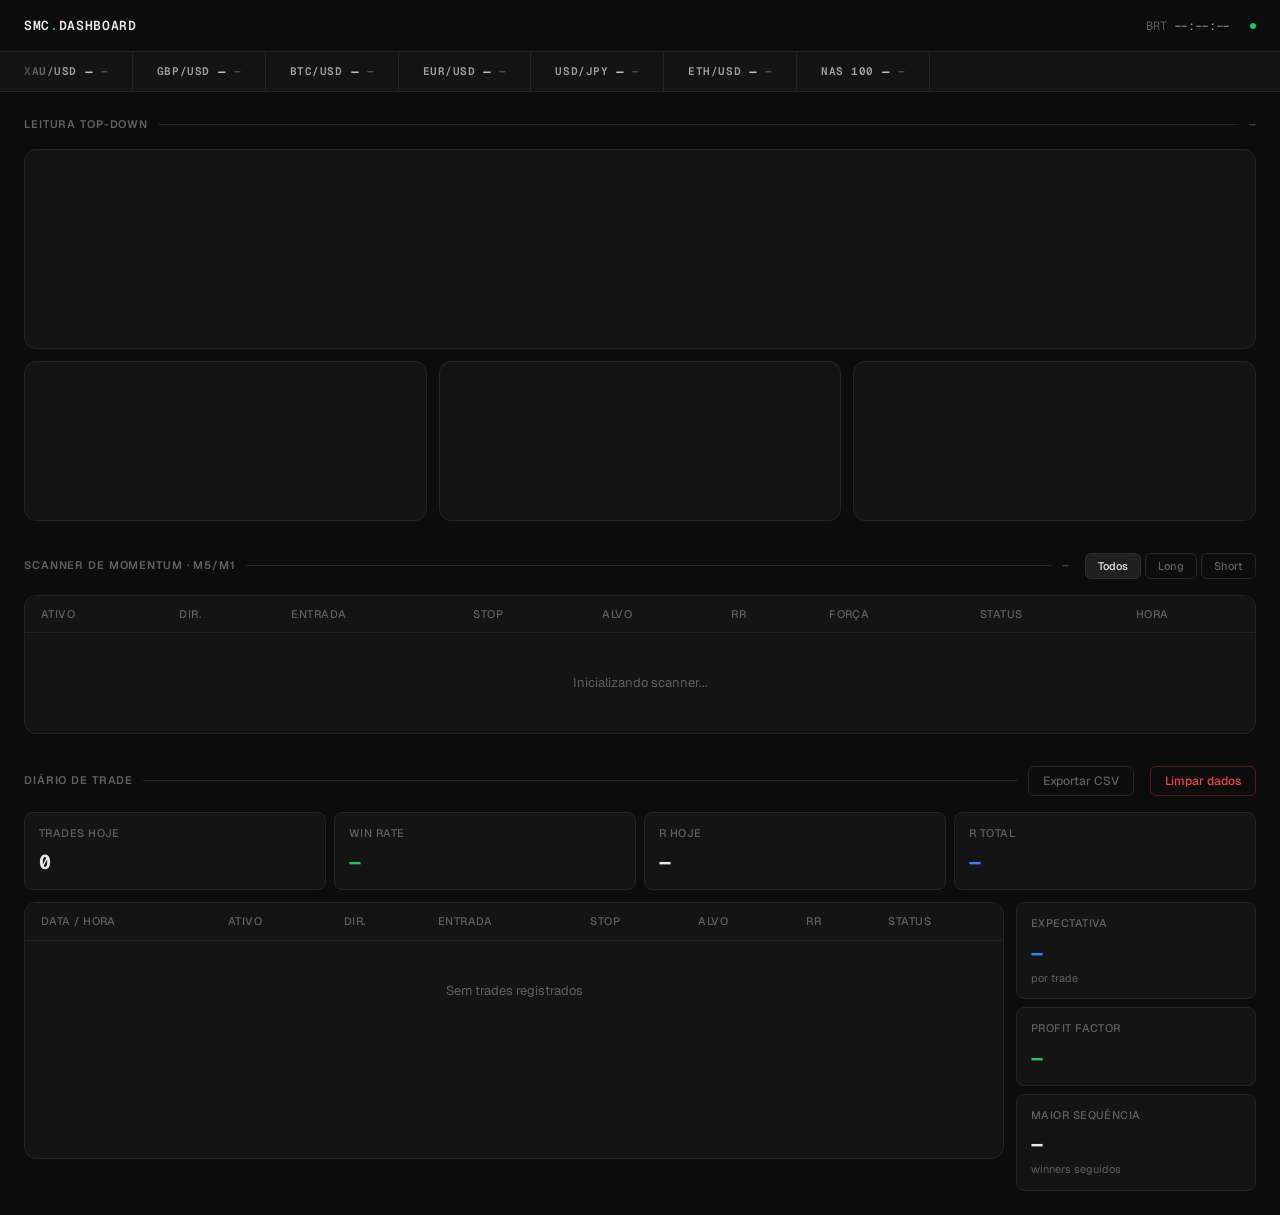
==== commit f33bfe8c: "Add files via upload" ====
--- a/index (1).html
+++ b/index (1).html
@@ -201,29 +201,57 @@
 .td-xau .td-top { margin-bottom: 14px; }
 .td-xau .td-pair { font-size: 18px; }
 
-/* Score bar */
-.score-wrap { margin-top: 14px; }
-.score-header {
-  display: flex;
-  justify-content: space-between;
+/* Score circle */
+.score-wrap {
+  display: flex;
   align-items: center;
-  margin-bottom: 6px;
-  font-size: 11px;
-}
-.score-label { color: var(--text3); font-weight: 500; text-transform: uppercase; letter-spacing: 0.05em; }
-.score-value { color: var(--green); font-weight: 700; font-family: 'Geist Mono', monospace; }
-.score-track {
-  height: 4px;
-  background: var(--surface3);
-  border-radius: 2px;
-  overflow: hidden;
-}
-.score-fill {
-  height: 100%;
-  border-radius: 2px;
-  background: var(--green);
-  transition: width 1s ease;
-}
+  gap: 14px;
+  margin-top: 14px;
+  padding-top: 14px;
+  border-top: 1px solid var(--border);
+}
+.score-circle {
+  position: relative;
+  width: 56px;
+  height: 56px;
+  flex-shrink: 0;
+}
+.score-circle svg {
+  transform: rotate(-90deg);
+}
+.score-circle-bg {
+  fill: none;
+  stroke: var(--surface3);
+  stroke-width: 4;
+}
+.score-circle-fill {
+  fill: none;
+  stroke: var(--green);
+  stroke-width: 4;
+  stroke-linecap: round;
+  transition: stroke-dashoffset 1s ease;
+}
+.score-circle-text {
+  position: absolute;
+  inset: 0;
+  display: flex;
+  align-items: center;
+  justify-content: center;
+  font-family: 'Geist Mono', monospace;
+  font-size: 13px;
+  font-weight: 700;
+  color: var(--green);
+}
+.score-info { flex: 1; }
+.score-label {
+  font-size: 10px;
+  font-weight: 600;
+  text-transform: uppercase;
+  letter-spacing: 0.06em;
+  color: var(--text3);
+  margin-bottom: 4px;
+}
+.score-desc { font-size: 11px; color: var(--text3); line-height: 1.5; }
 
 /* Sub grids */
 .td-subgrid {
@@ -705,20 +733,6 @@
 
 <!-- PAGE -->
 <div class="page">
-
-  <!-- INTEL -->
-  <div class="section-label">
-    <span class="section-label-text">Leitura do Dia</span>
-    <div class="section-label-line"></div>
-    <span class="section-label-meta" id="intel-meta">—</span>
-  </div>
-  <div class="intel-grid" id="intel-grid">
-    <div class="intel-empty" style="background:var(--surface);border:1px solid var(--border);border-radius:var(--radius-lg);padding:40px">
-      <div class="intel-empty-icon">📊</div>
-      <div>Leitura do dia ainda não disponível</div>
-      <div style="font-size:11px;margin-top:4px">Atualiza automaticamente quando o market_report_v2.py enviar</div>
-    </div>
-  </div>
 
   <!-- TOP-DOWN -->
   <div class="section-label">
@@ -768,6 +782,7 @@
     <span class="section-label-text">Diário de Trade</span>
     <div class="section-label-line"></div>
     <button class="export-btn" onclick="exportCSV()">Exportar CSV</button>
+  <button class="export-btn" onclick="if(confirm('Limpar todos os trades?')){localStorage.removeItem('smc_d');diary=[];scanSignals=[];renderDiary();renderScan();}" style="margin-left:6px;color:var(--red);border-color:rgba(239,68,68,0.3)">Limpar dados</button>
   </div>
   <div class="stats-row">
     <div class="stat">
@@ -867,24 +882,39 @@
   items.forEach(el => inner.appendChild(el.cloneNode(true)));
 }
 
+function animatePrice(el, from, to, dec){
+  if(!from || from === to){ el.textContent = to.toFixed(dec); return; }
+  const dur = 600;
+  const start = performance.now();
+  function step(now){
+    const t = Math.min((now-start)/dur, 1);
+    const ease = t<0.5 ? 2*t*t : -1+(4-2*t)*t;
+    el.textContent = (from + (to-from)*ease).toFixed(dec);
+    if(t<1) requestAnimationFrame(step);
+  }
+  requestAnimationFrame(step);
+}
+
 function updateTickerItem(pair, price, chg){
+  const dec = ATIVOS_SCAN.find(a=>a.pair===pair)?.dec||2;
+  const prev = prevPrices[pair];
   const items = document.querySelectorAll(`[data-pair="${pair}"]`);
   items.forEach(item => {
     const pp = item.querySelector('.tick-price');
     const pc = item.querySelector('.tick-chg');
     if(!pp||!pc) return;
-    const prev = prevPrices[pair];
+    // Smooth counter animation
+    animatePrice(pp, prev||price, price, dec);
+    // Color based on direction
     if(prev && price !== prev){
-      const cls = price > prev ? 'flash-up' : 'flash-dn';
-      pp.classList.remove('flash-up','flash-dn');
-      void pp.offsetWidth;
-      pp.classList.add(cls);
-      setTimeout(()=>pp.classList.remove(cls), 500);
+      pp.style.color = price > prev ? 'var(--green)' : 'var(--red)';
+      setTimeout(()=>pp.style.color='', 800);
     }
-    pp.textContent = price.toFixed(ATIVOS_SCAN.find(a=>a.pair===pair)?.dec||2);
     const chgStr = chg ? `${chg>0?'+':''}${chg.toFixed(2)}%` : '—';
     pc.textContent = chgStr;
     pc.className = `tick-chg ${chg>0.01?'up':chg<-0.01?'down':'flat'}`;
+    // Pair color
+    item.querySelector('.tick-sym').style.color = chg>0.01?'var(--green)':chg<-0.01?'var(--red)':'';
   });
   prevPrices[pair] = price;
 }
@@ -927,34 +957,9 @@
   return { res:isFinite(res)?res:null, sup:isFinite(sup)?sup:null };
 }
 
-function momentum(c, spread, dec){
-  if(c.length<20) return null;
-  const seg=c.slice(-30), cur=seg.at(-1);
-  const atr=seg.slice(-14).reduce((a,x)=>a+(x.h-x.l),0)/14;
-  const lastH=Math.max(...seg.slice(-10,-1).map(x=>x.h));
-  const lastL=Math.min(...seg.slice(-10,-1).map(x=>x.l));
-  if(cur.c>lastH&&cur.c>cur.o){
-    const e=parseFloat((cur.c+spread).toFixed(dec));
-    const s=parseFloat(lastL.toFixed(dec));
-    const d=Math.abs(e-s); if(!d) return null;
-    const rr=Math.min(2.0,Math.max(1.3,parseFloat((atr*2.5/d).toFixed(1))));
-    return { side:'LONG', e, sl:s, tp:parseFloat((e+d*rr).toFixed(dec)), rr, str:Math.min(5,Math.round(rr*2.5)) };
-  }
-  if(cur.c<lastL&&cur.c<cur.o){
-    const e=parseFloat((cur.c-spread).toFixed(dec));
-    const s=parseFloat(lastH.toFixed(dec));
-    const d=Math.abs(s-e); if(!d) return null;
-    const rr=Math.min(2.0,Math.max(1.3,parseFloat((atr*2.5/d).toFixed(1))));
-    return { side:'SHORT', e, sl:s, tp:parseFloat((e-d*rr).toFixed(dec)), rr, str:Math.min(5,Math.round(rr*2.5)) };
-  }
-  return null;
-}
-
-function m1confirm(c, side){
-  if(!side||c.length<3) return true;
-  const l=c.slice(-3);
-  return side==='LONG' ? l.filter(x=>x.c>x.o).length>=2 : l.filter(x=>x.c<x.o).length>=2;
-}
+
+
+
 
 // ── NARRATIVE ──
 const NARR = {
@@ -977,10 +982,36 @@
 const fmt=(v,d)=>v.toFixed(d);
 
 // ── RENDER TOP-DOWN ──
-function cardHTML(d){
+function cardHTML(d, intel){
   const bias = d.d1==='bull'?'bull':d.d1==='bear'?'bear':'neut';
   const biasLabel = d.d1==='bull'?'Comprador':d.d1==='bear'?'Vendedor':'Neutro';
   const narr = NARR[`${d.d1}-${d.h4}`] || 'Estrutura em definição.';
+
+  // Intel extras — só para XAUUSD
+  let intelSection = '';
+  if(intel && d.pair==='XAUUSD'){
+    const xau = intel.xau||{};
+    intelSection = `
+    <div style="margin-top:14px;padding-top:14px;border-top:1px solid var(--border)">
+      ${xau.session?`<div style="font-size:11px;color:var(--text3);margin-bottom:8px">${xau.session}</div>`:''}
+      ${xau.waiting?`<div style="font-size:12px;color:var(--text2);line-height:1.65;border-left:2px solid var(--border2);padding-left:10px;margin-bottom:10px">${xau.waiting}</div>`:''}
+      ${xau.scenarios?.length?`<div style="display:flex;flex-direction:column;gap:4px">
+        ${xau.scenarios.map((s,i)=>`<div style="display:flex;gap:8px;font-size:11px;color:var(--text3)">
+          <span style="min-width:16px;height:16px;background:var(--surface3);border-radius:50%;font-size:9px;display:flex;align-items:center;justify-content:center;flex-shrink:0;margin-top:1px">${i+1}</span>
+          <span>${s}</span>
+        </div>`).join('')}
+      </div>`:''}
+    </div>`;
+  }
+
+  // Intel extras — para outros ativos
+  if(intel && d.pair!=='XAUUSD'){
+    const asset = intel.assets?.find(a=>a.pair===d.pair);
+    if(asset?.text){
+      intelSection = `<div style="margin-top:10px;padding-top:10px;border-top:1px solid var(--border);font-size:11px;color:var(--text3);line-height:1.6">${asset.text}</div>`;
+    }
+  }
+
   return `
     <div class="td-top">
       <div>
@@ -1002,48 +1033,53 @@
       <div class="zone zone-now"><div class="zone-lbl">Preço</div><div class="zone-val">${fmt(d.price,d.dec)}</div></div>
       <div class="zone zone-sup"><div class="zone-lbl">Suporte</div><div class="zone-val">${d.sup?fmt(d.sup,d.dec):'—'}</div></div>
     </div>
-    <div class="td-narr">${narr}</div>`;
+    <div class="td-narr">${narr}</div>
+    ${intelSection}`;
 }
 
 function renderTD(data){
   document.getElementById('td-time').textContent = `atualizado ${brtNow()}`;
 
-  const xau   = data.find(d=>d.pair==='XAUUSD');
+  const intel  = loadIntel();
+  const xau    = data.find(d=>d.pair==='XAUUSD');
   const forex  = data.filter(d=>['GBPUSD','EURUSD','USDJPY'].includes(d.pair));
   const other  = data.filter(d=>['BTCUSD','ETHUSD','NAS100'].includes(d.pair));
-  const intel  = loadIntel();
   const scoreRaw = intel?.score ? parseInt(intel.score) : 0;
 
-  // XAU — card grande com score bar
   const xauHTML = xau ? `
   <div class="td-xau">
-    ${cardHTML(xau)}
+    ${cardHTML(xau, intel)}
     <div class="score-wrap">
-      <div class="score-header">
-        <span class="score-label">Score de confluência</span>
-        <span class="score-value">${scoreRaw?scoreRaw+'%':'—'}</span>
+      <div class="score-circle">
+        <svg viewBox="0 0 56 56" width="56" height="56">
+          <circle class="score-circle-bg" cx="28" cy="28" r="22"/>
+          <circle class="score-circle-fill" cx="28" cy="28" r="22"
+            stroke-dasharray="${Math.PI*2*22}"
+            stroke-dashoffset="${Math.PI*2*22*(1-scoreRaw/100)}"/>
+        </svg>
+        <div class="score-circle-text">${scoreRaw?scoreRaw+'%':'—'}</div>
       </div>
-      <div class="score-track">
-        <div class="score-fill" style="width:${scoreRaw}%"></div>
+      <div class="score-info">
+        <div class="score-label">Score de confluência</div>
+        <div class="score-desc">${scoreRaw>=70?'Alta confluência — setup favorável':scoreRaw>=40?'Confluência moderada':scoreRaw>0?'Baixa confluência':'Aguardando análise'}</div>
       </div>
     </div>
   </div>` : '';
 
-  // Forex — 3 cards lado a lado
   const forexHTML = forex.length ? `
   <div class="td-sublabel">Forex</div>
   <div class="td-subgrid">
-    ${forex.map(d=>`<div class="td-card">${cardHTML(d)}</div>`).join('')}
+    ${forex.map(d=>`<div class="td-card">${cardHTML(d, intel)}</div>`).join('')}
   </div>` : '';
 
-  // Índice & Cripto — 3 cards lado a lado
   const otherHTML = other.length ? `
   <div class="td-sublabel">Índice & Cripto</div>
   <div class="td-subgrid">
-    ${other.map(d=>`<div class="td-card">${cardHTML(d)}</div>`).join('')}
+    ${other.map(d=>`<div class="td-card">${cardHTML(d, intel)}</div>`).join('')}
   </div>` : '';
 
   document.getElementById('td-grid').innerHTML = xauHTML + forexHTML + otherHTML;
+  window._tdData = data;
 }
 
 // ── RENDER SCANNER ──
@@ -1141,13 +1177,7 @@
 }
 
 // ── ADD SIGNAL ──
-function addSignal(pair, sig, dec){
-  const id = `${pair}-${Date.now()}`;
-  const entry = { id, pair, dec, ...sig, time:brtNow(), result:'open', date:todayStr() };
-  scanSignals.unshift(entry);
-  diary.unshift({ id, pair, dec, side:sig.side, e:sig.e, sl:sig.sl, tp:sig.tp, rr:sig.rr, time:brtNow(), date:todayStr(), result:'open' });
-  saveDiary();
-}
+
 
 // ── CHECK RESULTS ──
 async function checkResults(){
@@ -1199,32 +1229,174 @@
         saveDiary();
         renderDiary();
       }
+    } else {
+      // Sinal aberto há mais de 6h sem resultado → expira
+      const sigDate = s.date + ' ' + s.time;
+      const sigMs = new Date(sigDate.replace(' ','T')+':00').getTime();
+      const ageH = (Date.now() - sigMs) / 3600000;
+      if(ageH > 6){
+        s.result = 'expired';
+        const dt = diary.find(t=>t.id===s.id);
+        if(dt){ dt.result='expired'; saveDiary(); renderDiary(); }
+      }
     }
   }
 }
 
 // ── UPDATES ──
 async function updateTicker(){
-  for(const a of ATIVOS_SCAN){
-    const p = await apiPrice(a.sym);
-    await new Promise(r=>setTimeout(r,200));
-    if(!p) continue;
-    const prev = prevPrices[a.pair];
-    const chg = prev ? (p-prev)/prev*100 : 0;
-    updateTickerItem(a.pair, p, chg);
+  const prices = await Promise.all(
+    ATIVOS_SCAN.map(a => apiPrice(a.sym).then(p => ({pair:a.pair, p})).catch(()=>null))
+  );
+  for(const item of prices){
+    if(!item?.p) continue;
+    const prev = prevPrices[item.pair];
+    const chg = prev ? (item.p-prev)/prev*100 : 0;
+    updateTickerItem(item.pair, item.p, chg);
   }
 }
 
 async function updateTD(){
-  const data = [];
-  for(const a of ATIVOS_TD){
-    const [d1,h4,m15] = await Promise.all([api(a.sym,'1day',60),api(a.sym,'4h',60),api(a.sym,'15min',60)]);
-    await new Promise(r=>setTimeout(r,300));
-    const price = m15.at(-1)?.c||0;
-    const z = detectZones(m15, price);
-    data.push({ pair:a.pair, dec:a.dec, price, d1:trend(d1), h4:trend(h4), m15:trend(m15), ...z });
+  // Fetch all ativos in parallel for speed
+  const results = await Promise.all(ATIVOS_TD.map(async a => {
+    try{
+      const [d1,h4,m15] = await Promise.all([
+        api(a.sym,'1day',50),
+        api(a.sym,'4h',50),
+        api(a.sym,'15min',50),
+      ]);
+      if(!m15.length) return null;
+      const price = m15.at(-1)?.c||0;
+      const z = detectZones(m15, price);
+      return { pair:a.pair, dec:a.dec, price, d1:trend(d1), h4:trend(h4), m15:trend(m15), ...z };
+    }catch{ return null; }
+  }));
+  const data = results.filter(Boolean);
+  if(data.length) renderTD(data);
+}
+
+
+
+
+// ── INTEL ──
+const INTEL_KEY = 'smc_intel_v2';
+
+function loadIntel(){
+  try{ return JSON.parse(localStorage.getItem(INTEL_KEY)||'null'); }catch{ return null; }
+}
+
+async function fetchIntel(){
+  try{
+    const r = await fetch('./intel.json?t=' + Date.now());
+    if(!r.ok) return;
+    const d = await r.json();
+    localStorage.setItem(INTEL_KEY, JSON.stringify(d));
+    // Atualiza cards do top-down com nova leitura
+    if(window._tdData) renderTD(window._tdData);
+
+  }catch(e){ console.log('intel.json não disponível ainda:', e.message); }
+}
+
+// Expõe globalmente para atualização externa
+window.setIntel = function(data){
+  localStorage.setItem(INTEL_KEY, JSON.stringify(data));
+  // Atualiza os cards do top-down com nova leitura
+  if(window._tdData) renderTD(window._tdData);
+};
+
+
+
+// Tenta buscar versão mais recente do GitHub Pages
+fetchIntel();
+
+// ── INIT ──
+async function init(){
+  loadDiary(); renderDiary();
+  initTicker();
+  // Load intel first so it shows in TD cards immediately
+  await fetchIntel();
+  await updateTicker();
+  await updateTD();
+  await fetchSignals();
+  setInterval(updateTicker, 15000);
+  setInterval(updateTD,     300000);
+  setInterval(fetchIntel,   120000);  // intel a cada 2min
+  setInterval(fetchSignals,  30000);  // sinais a cada 30s
+}
+
+init();
+
+// ── FETCH SIGNALS FROM signal_engine.py ──
+async function fetchSignals(){
+  try{
+    const r = await fetch('./signals.json?t='+Date.now());
+    if(!r.ok) return;
+    const d = await r.json();
+    if(!d.sinais) return;
+
+    // Adiciona sinais novos ao diário
+    for(const s of d.sinais){
+      const id = `${s.pair}-${s.hora}-${s.data}`;
+      const exists = diary.find(t=>t.id===id);
+      if(!exists){
+        diary.unshift({
+          id, pair:s.pair, dec:2,
+          side:s.direcao, e:s.entrada,
+          sl:s.sl, tp:s.tp, rr:s.rr,
+          time:s.hora, date:s.data.split('/').reverse().join('-'),
+          result:'open', estrategia:s.estrategia, score:s.score
+        });
+        saveDiary();
+      }
+    }
+
+    // Monta scanSignals para exibição
+    scanSignals = diary.filter(t=>
+      ['open','TP','SL'].includes(t.result)
+    ).slice(0,20).map(t=>({
+      ...t, side:t.side, e:t.e, sl:t.sl, tp:t.tp, rr:t.rr,
+      str: t.score ? Math.round(t.score/20) : 3,
+      time: t.time, result: t.result
+    }));
+
+    await checkResults();
+    renderScan();
+    document.getElementById('scan-time').textContent = `atualizado ${brtNow()}`;
+  }catch(e){
+    console.log('signals.json não disponível:', e.message);
   }
-  renderTD(data);
+}
+
+// ── UPDATES ──
+async function updateTicker(){
+  const prices = await Promise.all(
+    ATIVOS_SCAN.map(a => apiPrice(a.sym).then(p => ({pair:a.pair, p})).catch(()=>null))
+  );
+  for(const item of prices){
+    if(!item?.p) continue;
+    const prev = prevPrices[item.pair];
+    const chg = prev ? (item.p-prev)/prev*100 : 0;
+    updateTickerItem(item.pair, item.p, chg);
+  }
+}
+
+async function updateTD(){
+  // Fetch all ativos in parallel for speed
+  const results = await Promise.all(ATIVOS_TD.map(async a => {
+    try{
+      const [d1,h4,m15] = await Promise.all([
+        api(a.sym,'1day',50),
+        api(a.sym,'4h',50),
+        api(a.sym,'15min',50),
+      ]);
+      if(!m15.length) return null;
+      const price = m15.at(-1)?.c||0;
+      const z = detectZones(m15, price);
+      return { pair:a.pair, dec:a.dec, price, d1:trend(d1), h4:trend(h4), m15:trend(m15), ...z };
+    }catch{ return null; }
+  }));
+  const data = results.filter(Boolean);
+  if(data.length) renderTD(data);
 }
 
 async function updateScan(){
@@ -1241,7 +1413,7 @@
     if(existing){ if(existing.side!==sig.side){ existing.result='cancelled'; addSignal(a.pair,sig,a.dec); } }
     else addSignal(a.pair, sig, a.dec);
   }
-  scanSignals = scanSignals.filter(s=>['open','TP','SL'].includes(s.result));
+  scanSignals = scanSignals.filter(s=>['open','TP','SL'].includes(s.result)).slice(0,30);
   await checkResults();
   renderScan();
 }
@@ -1260,114 +1432,21 @@
     if(!r.ok) return;
     const d = await r.json();
     localStorage.setItem(INTEL_KEY, JSON.stringify(d));
-    renderIntel(d);
-    document.getElementById('intel-meta').textContent = `${d.date||''} · ${d.time||'—'} BRT`;
+    // Atualiza cards do top-down com nova leitura
+    if(window._tdData) renderTD(window._tdData);
+
   }catch(e){ console.log('intel.json não disponível ainda:', e.message); }
-}
-
-function renderIntel(d){
-  if(!d) return;
-  document.getElementById('intel-meta').textContent = `${d.date||''} · ${d.time||'—'} BRT`;
-
-  const tfTag = (tf, label) => {
-    const cls = tf==='bullish'?'bull':tf==='bearish'?'bear':'neut';
-    const sym = tf==='bullish'?'↑':tf==='bearish'?'↓':'→';
-    return `<span class="intel-tf-tag intel-tf-${cls}">${sym} ${label}</span>`;
-  };
-
-  // Left card: macro + assets
-  const leftHTML = `
-    <div class="intel-card">
-      <div class="intel-card-title">Macro do dia <span>DXY · Cripto · Contexto</span></div>
-      <div class="intel-macro">${d.macro||'—'}</div>
-      ${d.events?.length ? `<div class="intel-events">${d.events.map(e=>`
-        <div class="intel-event">
-          <span class="intel-event-time">${e.time}</span>
-          <span class="intel-event-text">${e.text}</span>
-        </div>`).join('')}</div>` : ''}
-      ${d.assets?.length ? `<div style="margin-top:14px;border-top:1px solid var(--border);padding-top:14px">
-        <div class="intel-xau-label" style="margin-bottom:10px">Forex & Cripto</div>
-        ${d.assets.map(a=>`
-        <div class="intel-asset">
-          <div class="intel-asset-header">
-            <span class="intel-asset-pair">${a.pair}</span>
-            <div class="intel-asset-tfs">${(a.tfs||[]).map((tf,i)=>tfTag(tf,['D1','H4','M15'][i]||tf)).join('')}</div>
-          </div>
-          <div class="intel-asset-text">${a.text}</div>
-        </div>`).join('')}
-      </div>` : ''}
-    </div>`;
-
-  // Right card: XAUUSD map
-  const xau = d.xau||{};
-  const rightHTML = `
-    <div class="intel-card">
-      <div class="intel-card-title">🥇 ${xau.pair||'XAUUSD'} — Mapa da Sessão
-        ${d.score?`<span style="color:var(--green);font-weight:600">${d.score}</span>`:''}
-      </div>
-      ${xau.session?`<div class="intel-xau-section">
-        <div class="intel-xau-label">Sessão anterior</div>
-        <div class="intel-xau-text">${xau.session}</div>
-      </div>`:''}
-      ${xau.topdown?`<div class="intel-xau-section">
-        <div class="intel-xau-label">Top-down atual</div>
-        <div class="intel-xau-text">${xau.topdown}</div>
-      </div>`:''}
-      ${xau.waiting?`<div class="intel-xau-section">
-        <div class="intel-xau-label">Aguardando gatilho</div>
-        <div class="intel-xau-text">${xau.waiting}</div>
-      </div>`:''}
-      ${xau.scenarios?.length?`<div class="intel-xau-section">
-        <div class="intel-xau-label">Cenário esperado</div>
-        <ol class="intel-scenarios">${xau.scenarios.map(s=>`<li>${s}</li>`).join('')}</ol>
-      </div>`:''}
-      <div class="intel-footer">
-        <div class="intel-score">Score: <strong>${d.score||'—'}</strong></div>
-        <div style="font-size:11px;color:var(--text3)">${d.date||''} · ${d.time||'—'} BRT</div>
-      </div>
-    </div>`;
-
-  document.getElementById('intel-grid').innerHTML = leftHTML + rightHTML;
 }
 
 // Expõe globalmente para atualização externa
 window.setIntel = function(data){
   localStorage.setItem(INTEL_KEY, JSON.stringify(data));
-  renderIntel(data);
+  // Atualiza os cards do top-down com nova leitura
+  if(window._tdData) renderTD(window._tdData);
 };
 
-// Demo para testar
-window.loadDemo = function(){
-  setIntel({
-    date: '15/04/2026', time: '09:03', score: '75%',
-    macro: '<b>DXY</b>: Estrutura bearish consolidada (98.947). Pressão vendedora desde 100.81, ambiente favorável para ouro e libra. <b>BTC</b> mantém força em $73.134 — risk-on confirmado.',
-    events: [
-      { time:'09:30', text:'CPI core — se ≤ 0.1%, aceleração bullish imediata. Evitar trades 15min antes.' },
-      { time:'11:00', text:'Lagarde — pode amplificar movimento EUR. Atenção para correlação com ouro.' },
-    ],
-    assets: [
-      { pair:'GBPUSD', tfs:['bullish','bullish','neutro'], text:'Estrutura de alta preservada. Suporte crítico em 1.34097. Break acima de 1.34802 sinaliza extensão para 1.3500+.' },
-      { pair:'EURUSD', tfs:['bullish','bullish','neutro'], text:'Impulso forte desde 1.1568. Suporte em 1.1678. Break de 1.1740 confirma extensão para 1.1800+.' },
-      { pair:'BTCUSD', tfs:['bullish','bullish'], text:'Momentum altista em $73.134. Correlação positiva com metais preciosos confirmada.' },
-    ],
-    xau: {
-      pair: 'XAUUSD',
-      session: '<span class="lvl">High: $4795.34</span> — liquidez BSL principal &nbsp;|&nbsp; <span class="slvl">Low: $4732.48</span> — SSL testada e defendida &nbsp;|&nbsp; OBs abertos: <span class="zone">$4745–4762</span>',
-      topdown: 'Daily bullish preservado pós-impulso de $4855. H4 em pullback saudável testando $4749. M15 momentum bearish — aguardando CHoCH para confirmar reversão.',
-      waiting: 'CHoCH bullish no break de <span class="lvl">$4763.83</span>. Zona de interesse: <span class="zone">$4749–4753</span> (FVG + OB). Invalida abaixo de <span class="slvl">$4732.48</span>.',
-      scenarios: [
-        'Busca por liquidez de vendedores entre $4740–4745',
-        'Reversão bullish com CHoCH em $4763.83+',
-        'Alvo primário: $4770–4775 (liquidity sweep da sessão anterior)',
-        'Alvo secundário: $4800+ (extensão fibonacci)',
-      ]
-    }
-  });
-};
-
-// Carrega leitura salva ao iniciar
-const savedIntel = loadIntel();
-if(savedIntel) renderIntel(savedIntel);
+
+
 // Tenta buscar versão mais recente do GitHub Pages
 fetchIntel();
 
@@ -1375,16 +1454,18 @@
 async function init(){
   loadDiary(); renderDiary();
   initTicker();
+  // Load intel first so it shows in TD cards immediately
+  await fetchIntel();
   await updateTicker();
   await updateTD();
-  await updateScan();
+  await fetchSignals();
   setInterval(updateTicker, 15000);
   setInterval(updateTD,     300000);
-  setInterval(updateScan,   15000);
-  setInterval(fetchIntel,   300000);  // atualiza leitura a cada 5min
+  setInterval(fetchIntel,   120000);  // intel a cada 2min
+  setInterval(fetchSignals,  30000);  // sinais a cada 30s
 }
 
 init();
 </script>
 </body>
-</html>
+</html>
